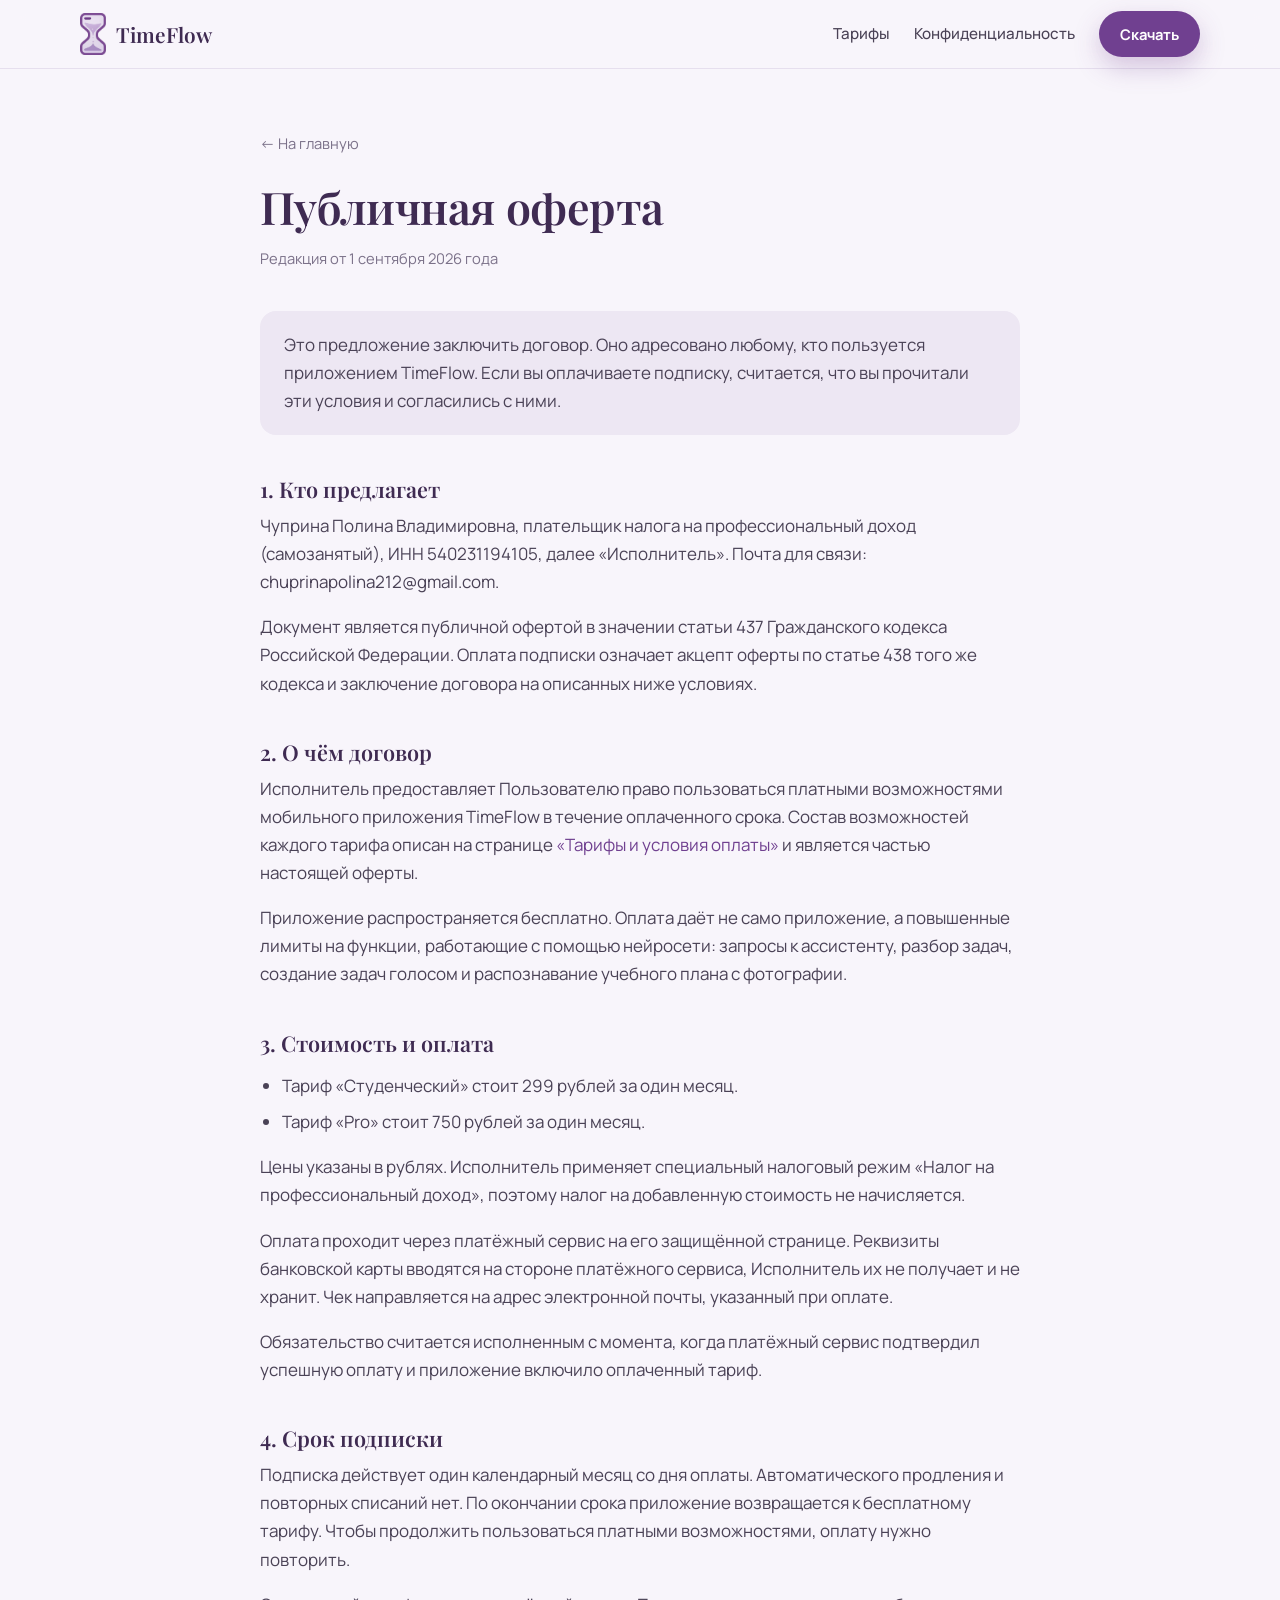
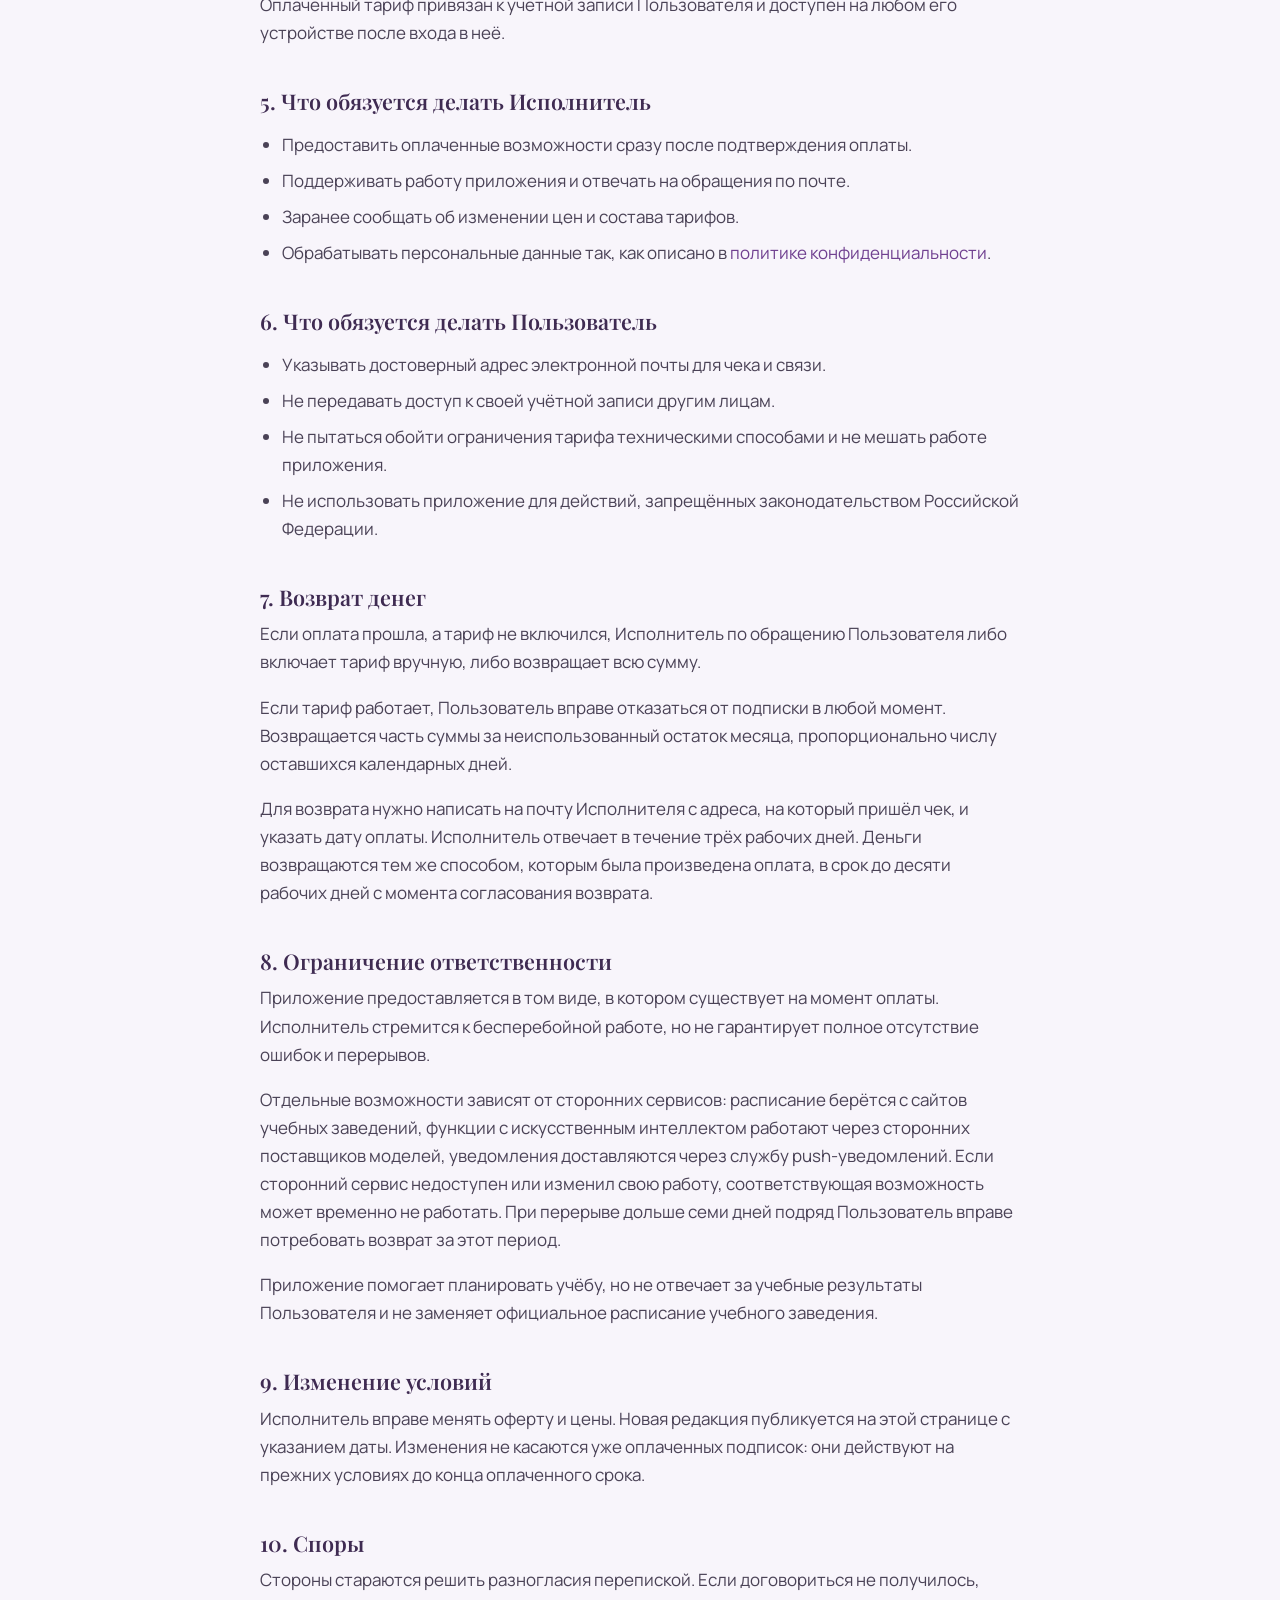
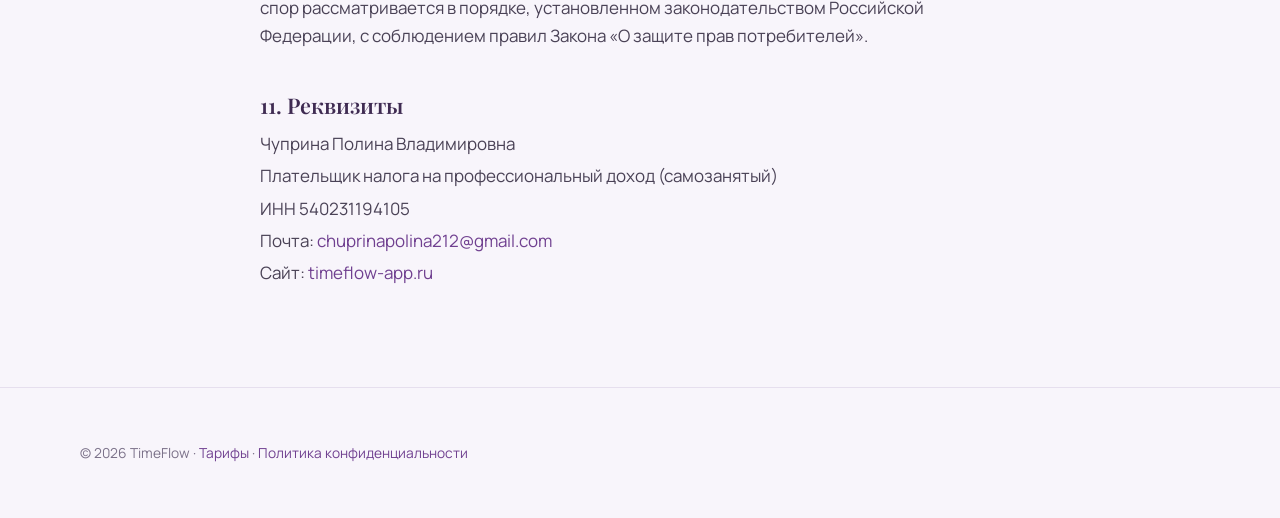
==== oferta.html @ 8f397ad0 "Реквизиты продавца в оферте, политике и на сайте Вместо жёлтых заглушек — ФИО и ИНН самозанятого на " ====
<!DOCTYPE html>
<html lang="ru">
<head>
<meta charset="utf-8">
<meta name="viewport" content="width=device-width, initial-scale=1">
<title>Публичная оферта — TimeFlow</title>
<meta name="description" content="Публичная оферта на предоставление доступа к платным возможностям приложения TimeFlow.">
<link rel="icon" href="assets/icon-180.png">
<link rel="preconnect" href="https://fonts.googleapis.com">
<link rel="preconnect" href="https://fonts.gstatic.com" crossorigin>
<link href="https://fonts.googleapis.com/css2?family=Manrope:wght@400;500;600;700;800&family=Playfair+Display:wght@500;600;700&display=swap" rel="stylesheet">
<link rel="stylesheet" href="assets/style.css">
</head>
<body>

<header class="top">
  <div class="wrap">
    <a class="brand" href="/"><img src="assets/mark.png" alt="">TimeFlow</a>
    <nav>
      <a href="/tariffs">Тарифы</a>
      <a href="/policy" class="hide-sm">Конфиденциальность</a>
      <a href="https://github.com/Sanerkaa/timeflow-site/releases/latest/download/TimeFlow.apk" class="btn btn-main btn-sm">Скачать</a>
    </nav>
  </div>
</header>

<div class="doc">
  <div class="narrow">
    <a class="back" href="/">← На главную</a>
    <h1>Публичная оферта</h1>
    <p class="updated">Редакция от 1 сентября 2026 года</p>

    <div class="callout">
      <p>
        Это предложение заключить договор. Оно адресовано любому, кто
        пользуется приложением TimeFlow. Если вы оплачиваете подписку,
        считается, что вы прочитали эти условия и согласились с ними.
      </p>
    </div>

    <h2>1. Кто предлагает</h2>

    <p>
      Чуприна Полина Владимировна, плательщик налога на
      профессиональный доход (самозанятый), ИНН
      540231194105, далее «Исполнитель».
      Почта для связи: chuprinapolina212@gmail.com.
    </p>

    <p>
      Документ является публичной офертой в значении статьи 437
      Гражданского кодекса Российской Федерации. Оплата подписки означает
      акцепт оферты по статье 438 того же кодекса и заключение договора на
      описанных ниже условиях.
    </p>

    <h2>2. О чём договор</h2>

    <p>
      Исполнитель предоставляет Пользователю право пользоваться платными
      возможностями мобильного приложения TimeFlow в течение оплаченного
      срока. Состав возможностей каждого тарифа описан на странице
      <a href="/tariffs">«Тарифы и условия оплаты»</a> и является частью
      настоящей оферты.
    </p>

    <p>
      Приложение распространяется бесплатно. Оплата даёт не само приложение,
      а повышенные лимиты на функции, работающие с помощью нейросети:
      запросы к ассистенту, разбор задач, создание задач голосом и
      распознавание учебного плана с фотографии.
    </p>

    <h2>3. Стоимость и оплата</h2>

    <ul>
      <li>Тариф «Студенческий» стоит 299 рублей за один месяц.</li>
      <li>Тариф «Pro» стоит 750 рублей за один месяц.</li>
    </ul>

    <p>
      Цены указаны в рублях. Исполнитель применяет специальный налоговый
      режим «Налог на профессиональный доход», поэтому налог на добавленную
      стоимость не начисляется.
    </p>

    <p>
      Оплата проходит через платёжный сервис на его защищённой странице.
      Реквизиты банковской карты вводятся на стороне платёжного сервиса,
      Исполнитель их не получает и не хранит. Чек направляется на адрес
      электронной почты, указанный при оплате.
    </p>

    <p>
      Обязательство считается исполненным с момента, когда платёжный сервис
      подтвердил успешную оплату и приложение включило оплаченный тариф.
    </p>

    <h2>4. Срок подписки</h2>

    <p>
      Подписка действует один календарный месяц со дня оплаты.
      Автоматического продления и повторных списаний нет. По окончании срока
      приложение возвращается к бесплатному тарифу. Чтобы продолжить
      пользоваться платными возможностями, оплату нужно повторить.
    </p>

    <p>
      Оплаченный тариф привязан к учётной записи Пользователя и доступен на
      любом его устройстве после входа в неё.
    </p>

    <h2>5. Что обязуется делать Исполнитель</h2>

    <ul>
      <li>Предоставить оплаченные возможности сразу после подтверждения оплаты.</li>
      <li>Поддерживать работу приложения и отвечать на обращения по почте.</li>
      <li>Заранее сообщать об изменении цен и состава тарифов.</li>
      <li>
        Обрабатывать персональные данные так, как описано в
        <a href="/policy">политике конфиденциальности</a>.
      </li>
    </ul>

    <h2>6. Что обязуется делать Пользователь</h2>

    <ul>
      <li>Указывать достоверный адрес электронной почты для чека и связи.</li>
      <li>Не передавать доступ к своей учётной записи другим лицам.</li>
      <li>
        Не пытаться обойти ограничения тарифа техническими способами и не
        мешать работе приложения.
      </li>
      <li>
        Не использовать приложение для действий, запрещённых
        законодательством Российской Федерации.
      </li>
    </ul>

    <h2>7. Возврат денег</h2>

    <p>
      Если оплата прошла, а тариф не включился, Исполнитель по обращению
      Пользователя либо включает тариф вручную, либо возвращает всю сумму.
    </p>

    <p>
      Если тариф работает, Пользователь вправе отказаться от подписки в
      любой момент. Возвращается часть суммы за неиспользованный остаток
      месяца, пропорционально числу оставшихся календарных дней.
    </p>

    <p>
      Для возврата нужно написать на почту Исполнителя с адреса, на который
      пришёл чек, и указать дату оплаты. Исполнитель отвечает в течение трёх
      рабочих дней. Деньги возвращаются тем же способом, которым была
      произведена оплата, в срок до десяти рабочих дней с момента
      согласования возврата.
    </p>

    <h2>8. Ограничение ответственности</h2>

    <p>
      Приложение предоставляется в том виде, в котором существует на момент
      оплаты. Исполнитель стремится к бесперебойной работе, но не гарантирует
      полное отсутствие ошибок и перерывов.
    </p>

    <p>
      Отдельные возможности зависят от сторонних сервисов: расписание
      берётся с сайтов учебных заведений, функции с искусственным интеллектом
      работают через сторонних поставщиков моделей, уведомления доставляются
      через службу push-уведомлений. Если сторонний сервис недоступен или
      изменил свою работу, соответствующая возможность может временно не
      работать. При перерыве дольше семи дней подряд Пользователь вправе
      потребовать возврат за этот период.
    </p>

    <p>
      Приложение помогает планировать учёбу, но не отвечает за учебные
      результаты Пользователя и не заменяет официальное расписание учебного
      заведения.
    </p>

    <h2>9. Изменение условий</h2>

    <p>
      Исполнитель вправе менять оферту и цены. Новая редакция публикуется на
      этой странице с указанием даты. Изменения не касаются уже оплаченных
      подписок: они действуют на прежних условиях до конца оплаченного
      срока.
    </p>

    <h2>10. Споры</h2>

    <p>
      Стороны стараются решить разногласия перепиской. Если договориться не
      получилось, спор рассматривается в порядке, установленном
      законодательством Российской Федерации, с соблюдением правил Закона
      «О защите прав потребителей».
    </p>

    <h2>11. Реквизиты</h2>

    <p class="requisites">
      Чуприна Полина Владимировна<br>
      Плательщик налога на профессиональный доход (самозанятый)<br>
      ИНН 540231194105<br>
      Почта: <a href="mailto:chuprinapolina212@gmail.com">chuprinapolina212@gmail.com</a><br>
      Сайт: <a href="https://timeflow-app.ru">timeflow-app.ru</a>
    </p>
  </div>
</div>

<footer>
  <div class="wrap">
    <p style="font-size:.86rem">
      © 2026 TimeFlow ·
      <a href="/tariffs">Тарифы</a> ·
      <a href="/policy">Политика конфиденциальности</a>
    </p>
  </div>
</footer>

</body>
</html>
---- assets/style.css ----
/* TimeFlow — общий стиль сайта.
   Тема светлая, «бумажная»: сиреневый фон логотипа, сливовый текст,
   серифные заголовки. */

:root {
  --paper: #f8f5fb;
  --surface: #ffffff;
  --lilac: #dad0e6;
  --lilac-soft: #ede7f3;
  --plum: #3f2b52;
  --ink: #4a4256;
  --muted: #7b7189;
  --accent: #704090;
  --accent-deep: #573071;
  --line: #e6dfee;
  --shadow: 0 18px 50px rgba(63, 43, 82, .10);
  --shadow-sm: 0 6px 20px rgba(63, 43, 82, .07);
  --radius: 22px;
  --display: "Playfair Display", Georgia, "Times New Roman", serif;
  --body: "Manrope", -apple-system, BlinkMacSystemFont, "Segoe UI", Roboto,
    "Helvetica Neue", Arial, sans-serif;
}

* { box-sizing: border-box; }

html { scroll-behavior: smooth; }

body {
  margin: 0;
  background: var(--paper);
  color: var(--ink);
  font-family: var(--body);
  font-size: 17px;
  line-height: 1.65;
  -webkit-font-smoothing: antialiased;
}

/* height: auto обязательно: у снимков экрана проставлены атрибуты width и
   height, и без него картинка тянется на свои натуральные 1385 пикселей */
img { max-width: 100%; height: auto; display: block; }

a { color: var(--accent); text-decoration: none; }
a:hover { color: var(--accent-deep); text-decoration: underline; }

h1, h2, h3 {
  font-family: var(--display);
  color: var(--plum);
  font-weight: 600;
  line-height: 1.15;
  margin: 0 0 .5em;
}

h1 { font-size: clamp(2.3rem, 5.5vw, 3.9rem); letter-spacing: -.01em; }
h2 { font-size: clamp(1.7rem, 3.6vw, 2.5rem); }
h3 { font-size: 1.2rem; font-family: var(--body); font-weight: 700; }

p { margin: 0 0 1em; }

.wrap { width: min(1120px, 100% - 40px); margin-inline: auto; }
.narrow { width: min(760px, 100% - 40px); margin-inline: auto; }

/* ── Шапка ─────────────────────────────────────────────────────────────── */

.top {
  position: sticky;
  top: 0;
  z-index: 20;
  background: rgba(248, 245, 251, .86);
  backdrop-filter: blur(12px);
  border-bottom: 1px solid var(--line);
}

.top .wrap {
  display: flex;
  align-items: center;
  gap: 26px;
  height: 68px;
}

.brand {
  display: flex;
  align-items: center;
  gap: 10px;
  font-family: var(--display);
  font-size: 1.3rem;
  color: var(--plum);
  font-weight: 600;
}
.brand:hover { text-decoration: none; }
.brand img { width: 26px; }

.top nav { margin-left: auto; display: flex; gap: 24px; align-items: center; }
/* Кнопку из этого правила исключаем: иначе оно перебивает её белый текст
   по специфичности, и «Скачать» становится тёмным на фиолетовом */
.top nav a:not(.btn) { color: var(--ink); font-size: .95rem; font-weight: 500; }
.top nav a:not(.btn):hover { color: var(--accent); text-decoration: none; }

@media (max-width: 760px) {
  .top nav a.hide-sm { display: none; }
}

/* ── Кнопки ────────────────────────────────────────────────────────────── */

.btn {
  display: inline-flex;
  align-items: center;
  justify-content: center;
  gap: 9px;
  padding: 14px 26px;
  border-radius: 999px;
  font-weight: 700;
  font-size: 1rem;
  border: 1px solid transparent;
  cursor: pointer;
  transition: transform .16s ease, box-shadow .16s ease, background .16s ease;
}
.btn:hover { text-decoration: none; transform: translateY(-2px); }

.btn-main {
  background: var(--accent);
  color: #fff;
  box-shadow: 0 10px 26px rgba(112, 64, 144, .28);
}
.btn-main:hover { background: var(--accent-deep); color: #fff; }

.btn-ghost {
  background: var(--surface);
  color: var(--plum);
  border-color: var(--line);
  box-shadow: var(--shadow-sm);
}
.btn-ghost:hover { color: var(--accent); }

.btn-sm { padding: 10px 20px; font-size: .92rem; }

/* ── Первый экран ──────────────────────────────────────────────────────── */

.hero { padding: 84px 0 60px; position: relative; overflow: hidden; }

.hero::before {
  content: "";
  position: absolute;
  inset: -180px -10% auto auto;
  width: 620px;
  height: 620px;
  background: radial-gradient(circle, rgba(218, 208, 230, .75), transparent 62%);
  z-index: -1;
}

.hero .wrap {
  display: grid;
  grid-template-columns: 1.15fr .85fr;
  gap: 56px;
  align-items: center;
}

.eyebrow {
  display: inline-block;
  font-size: .82rem;
  letter-spacing: .09em;
  text-transform: uppercase;
  font-weight: 700;
  color: var(--accent);
  background: var(--lilac-soft);
  padding: 7px 15px;
  border-radius: 999px;
  margin-bottom: 20px;
}

.lead { font-size: 1.2rem; color: var(--muted); max-width: 30em; }

.hero-actions { display: flex; flex-wrap: wrap; gap: 14px; margin-top: 28px; }

.hero-note { margin-top: 18px; font-size: .9rem; color: var(--muted); }

.hero-art { display: flex; justify-content: center; }
.hero-art img { width: min(230px, 70%); filter: drop-shadow(0 24px 50px rgba(87, 48, 113, .22)); }

@media (max-width: 900px) {
  .hero { padding-top: 56px; }
  .hero .wrap { grid-template-columns: 1fr; gap: 34px; }
  .hero-art { order: -1; }
  .hero-art img { width: 150px; }
}

/* ── Секции ────────────────────────────────────────────────────────────── */

section { padding: 72px 0; }

.section-head { max-width: 40em; margin-bottom: 44px; }
.section-head p { color: var(--muted); margin: 0; }

.cards { display: grid; gap: 22px; grid-template-columns: repeat(3, 1fr); }
.cards.two { grid-template-columns: repeat(2, 1fr); }

@media (max-width: 900px) { .cards, .cards.two { grid-template-columns: 1fr; } }

.card {
  background: var(--surface);
  border: 1px solid var(--line);
  border-radius: var(--radius);
  padding: 28px;
  box-shadow: var(--shadow-sm);
}

.card h3 { color: var(--plum); margin-bottom: .4em; }
.card p { color: var(--muted); font-size: .97rem; margin: 0; }

.card-mark {
  width: 44px;
  height: 44px;
  border-radius: 13px;
  background: var(--lilac-soft);
  display: flex;
  align-items: center;
  justify-content: center;
  font-size: 1.25rem;
  margin-bottom: 16px;
}

/* ── Снимки экрана ─────────────────────────────────────────────────────── */

.shots {
  display: grid;
  grid-template-columns: repeat(3, 1fr);
  gap: 26px;
}
@media (max-width: 900px) { .shots { grid-template-columns: repeat(2, 1fr); } }

.shot {
  border-radius: 26px;
  overflow: hidden;
  border: 1px solid var(--line);
  background: var(--surface);
  box-shadow: var(--shadow);
}
.shot img { width: 100%; }
.shot figcaption {
  padding: 12px 16px 16px;
  font-size: .88rem;
  color: var(--muted);
  text-align: center;
}

/* ── Тарифы ────────────────────────────────────────────────────────────── */

.plans { display: grid; gap: 22px; grid-template-columns: repeat(3, 1fr); }
@media (max-width: 900px) { .plans { grid-template-columns: 1fr; } }

.plan {
  background: var(--surface);
  border: 1px solid var(--line);
  border-radius: var(--radius);
  padding: 30px;
  display: flex;
  flex-direction: column;
  box-shadow: var(--shadow-sm);
}

.plan.pick {
  border-color: var(--accent);
  box-shadow: 0 18px 44px rgba(112, 64, 144, .16);
  position: relative;
}

.plan.pick::after {
  content: "Чаще выбирают";
  position: absolute;
  top: -13px;
  left: 30px;
  background: var(--accent);
  color: #fff;
  font-size: .74rem;
  font-weight: 700;
  letter-spacing: .05em;
  padding: 5px 13px;
  border-radius: 999px;
}

.plan h3 { font-size: 1.3rem; font-family: var(--display); font-weight: 600; }

.price {
  font-family: var(--display);
  font-size: 2.6rem;
  color: var(--plum);
  line-height: 1;
  margin: 6px 0 4px;
}
.price span { font-family: var(--body); font-size: .95rem; color: var(--muted); }

.plan ul { list-style: none; margin: 22px 0 26px; padding: 0; }
.plan li {
  position: relative;
  padding-left: 26px;
  margin-bottom: 11px;
  font-size: .96rem;
}
.plan li::before {
  content: "";
  position: absolute;
  left: 6px;
  top: .55em;
  width: 7px;
  height: 7px;
  border-radius: 50%;
  background: var(--lilac);
}
.plan li.yes::before { background: var(--accent); }
.plan .btn { margin-top: auto; }

/* ── Вопросы ───────────────────────────────────────────────────────────── */

details {
  background: var(--surface);
  border: 1px solid var(--line);
  border-radius: 16px;
  padding: 18px 22px;
  margin-bottom: 12px;
}
details[open] { box-shadow: var(--shadow-sm); }
summary {
  cursor: pointer;
  font-weight: 600;
  color: var(--plum);
  list-style: none;
}
summary::-webkit-details-marker { display: none; }
summary::after { content: " +"; color: var(--accent); float: right; }
details[open] summary::after { content: " –"; }
details p { margin: 14px 0 0; color: var(--muted); font-size: .96rem; }

/* ── Полоса призыва ────────────────────────────────────────────────────── */

.strip {
  background: linear-gradient(135deg, var(--lilac-soft), var(--lilac));
  border-radius: 30px;
  padding: 54px 40px;
  text-align: center;
}
.strip h2 { margin-bottom: .3em; }
.strip p { color: var(--ink); max-width: 34em; margin-inline: auto; }

/* ── Подвал ────────────────────────────────────────────────────────────── */

footer {
  border-top: 1px solid var(--line);
  padding: 54px 0 40px;
  font-size: .92rem;
  color: var(--muted);
}

.foot-grid {
  display: grid;
  grid-template-columns: 1.4fr 1fr 1fr;
  gap: 34px;
  margin-bottom: 34px;
}
@media (max-width: 760px) { .foot-grid { grid-template-columns: 1fr; } }

.foot-grid h4 {
  font-size: .82rem;
  letter-spacing: .08em;
  text-transform: uppercase;
  color: var(--plum);
  margin: 0 0 14px;
}
.foot-grid ul { list-style: none; margin: 0; padding: 0; }
.foot-grid li { margin-bottom: 9px; }
.foot-grid a { color: var(--ink); }

.requisites { line-height: 1.9; }
.fill { background: #fdf3c7; padding: 0 6px; border-radius: 4px; color: #6b5800; }

/* ── Юридические страницы ──────────────────────────────────────────────── */

.doc { padding: 60px 0 80px; }
.doc h1 { font-size: clamp(1.9rem, 4vw, 2.8rem); margin-bottom: .3em; }
.doc .updated { color: var(--muted); font-size: .92rem; margin-bottom: 40px; }
.doc h2 { font-size: 1.35rem; margin: 42px 0 .5em; }
.doc h3 { margin: 28px 0 .4em; }
.doc ul, .doc ol { padding-left: 22px; }
.doc li { margin-bottom: 8px; }

.doc table {
  width: 100%;
  border-collapse: collapse;
  margin: 20px 0;
  font-size: .94rem;
}
.doc th, .doc td {
  text-align: left;
  padding: 11px 14px;
  border-bottom: 1px solid var(--line);
  vertical-align: top;
}
.doc th { color: var(--plum); font-weight: 700; }

.callout {
  background: var(--lilac-soft);
  border-radius: 16px;
  padding: 20px 24px;
  margin: 26px 0;
}
.callout p:last-child { margin-bottom: 0; }

.back {
  display: inline-block;
  margin-bottom: 26px;
  font-size: .92rem;
  color: var(--muted);
}

/* ── Страница возврата после оплаты ────────────────────────────────────── */

.done {
  min-height: 78vh;
  display: flex;
  align-items: center;
  justify-content: center;
  text-align: center;
  padding: 40px 0;
}
.done img { width: 96px; margin: 0 auto 26px; }
.done .lead { margin-inline: auto; }
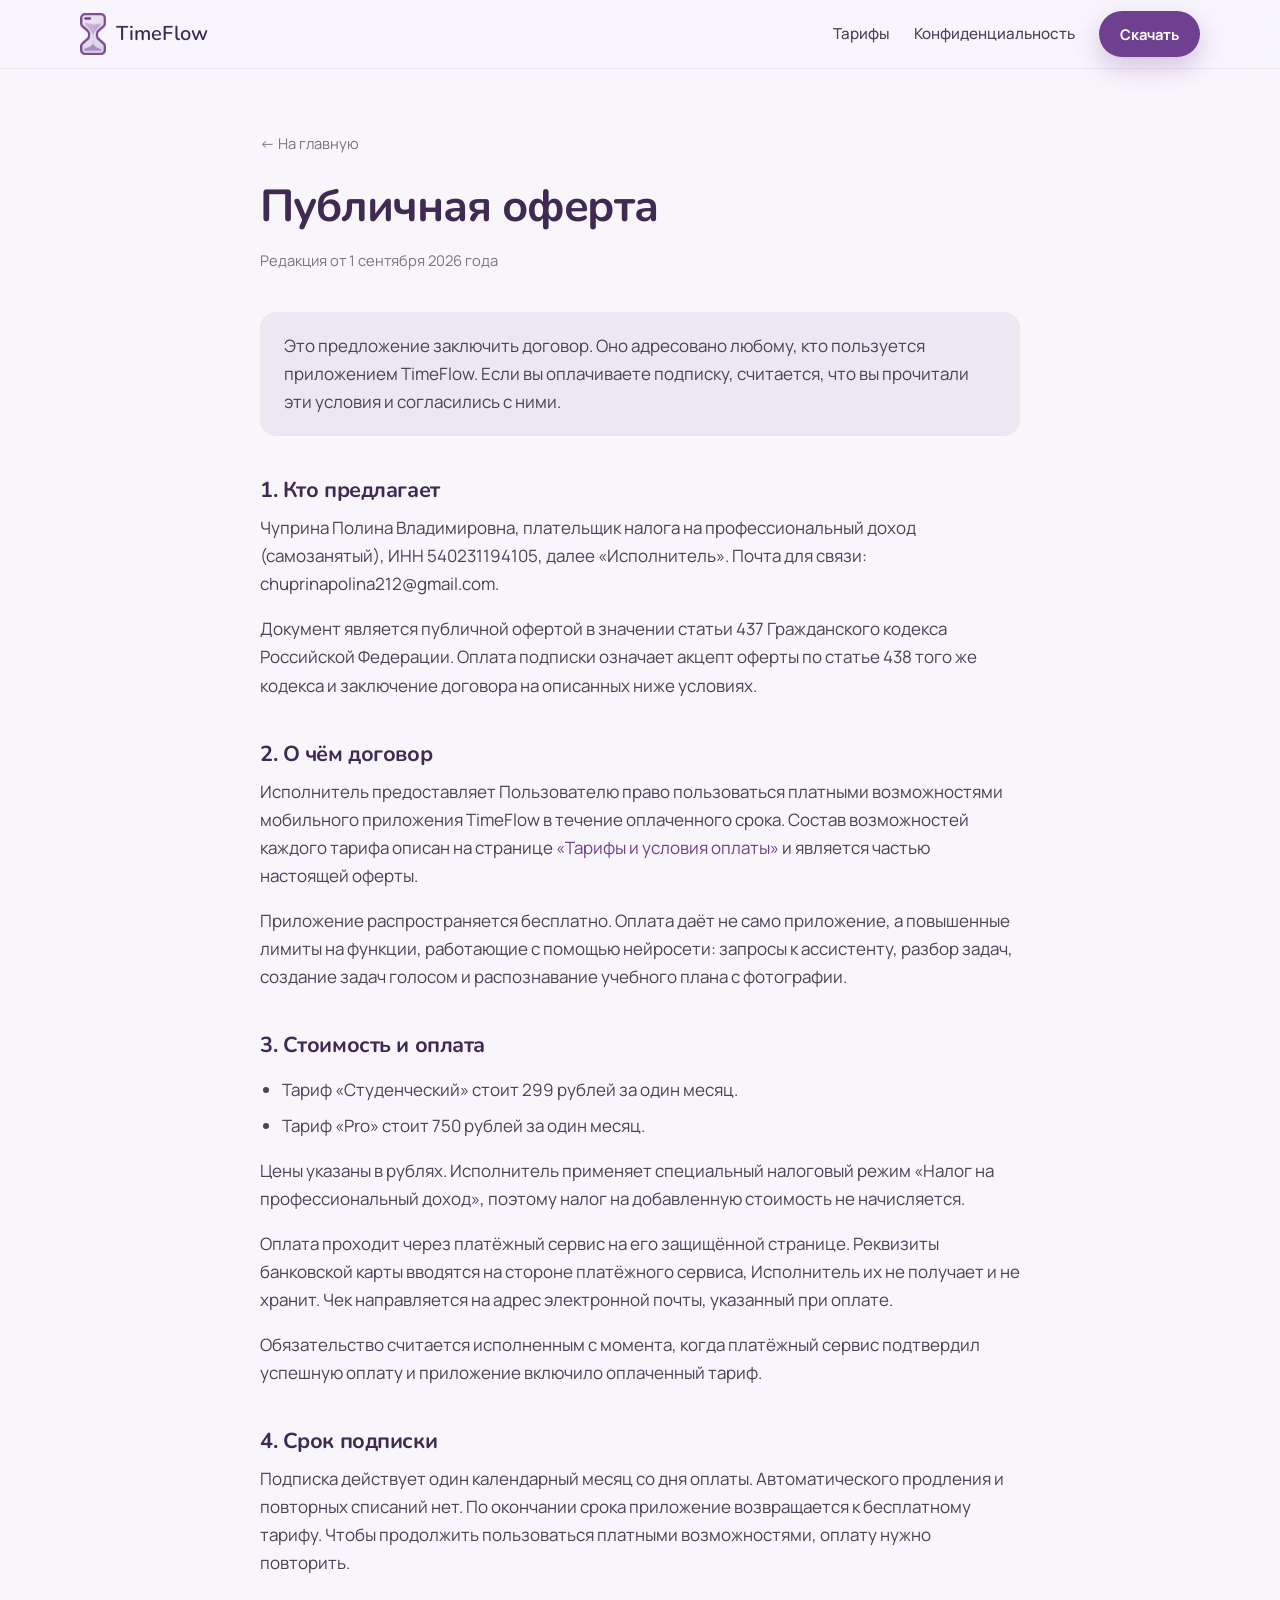
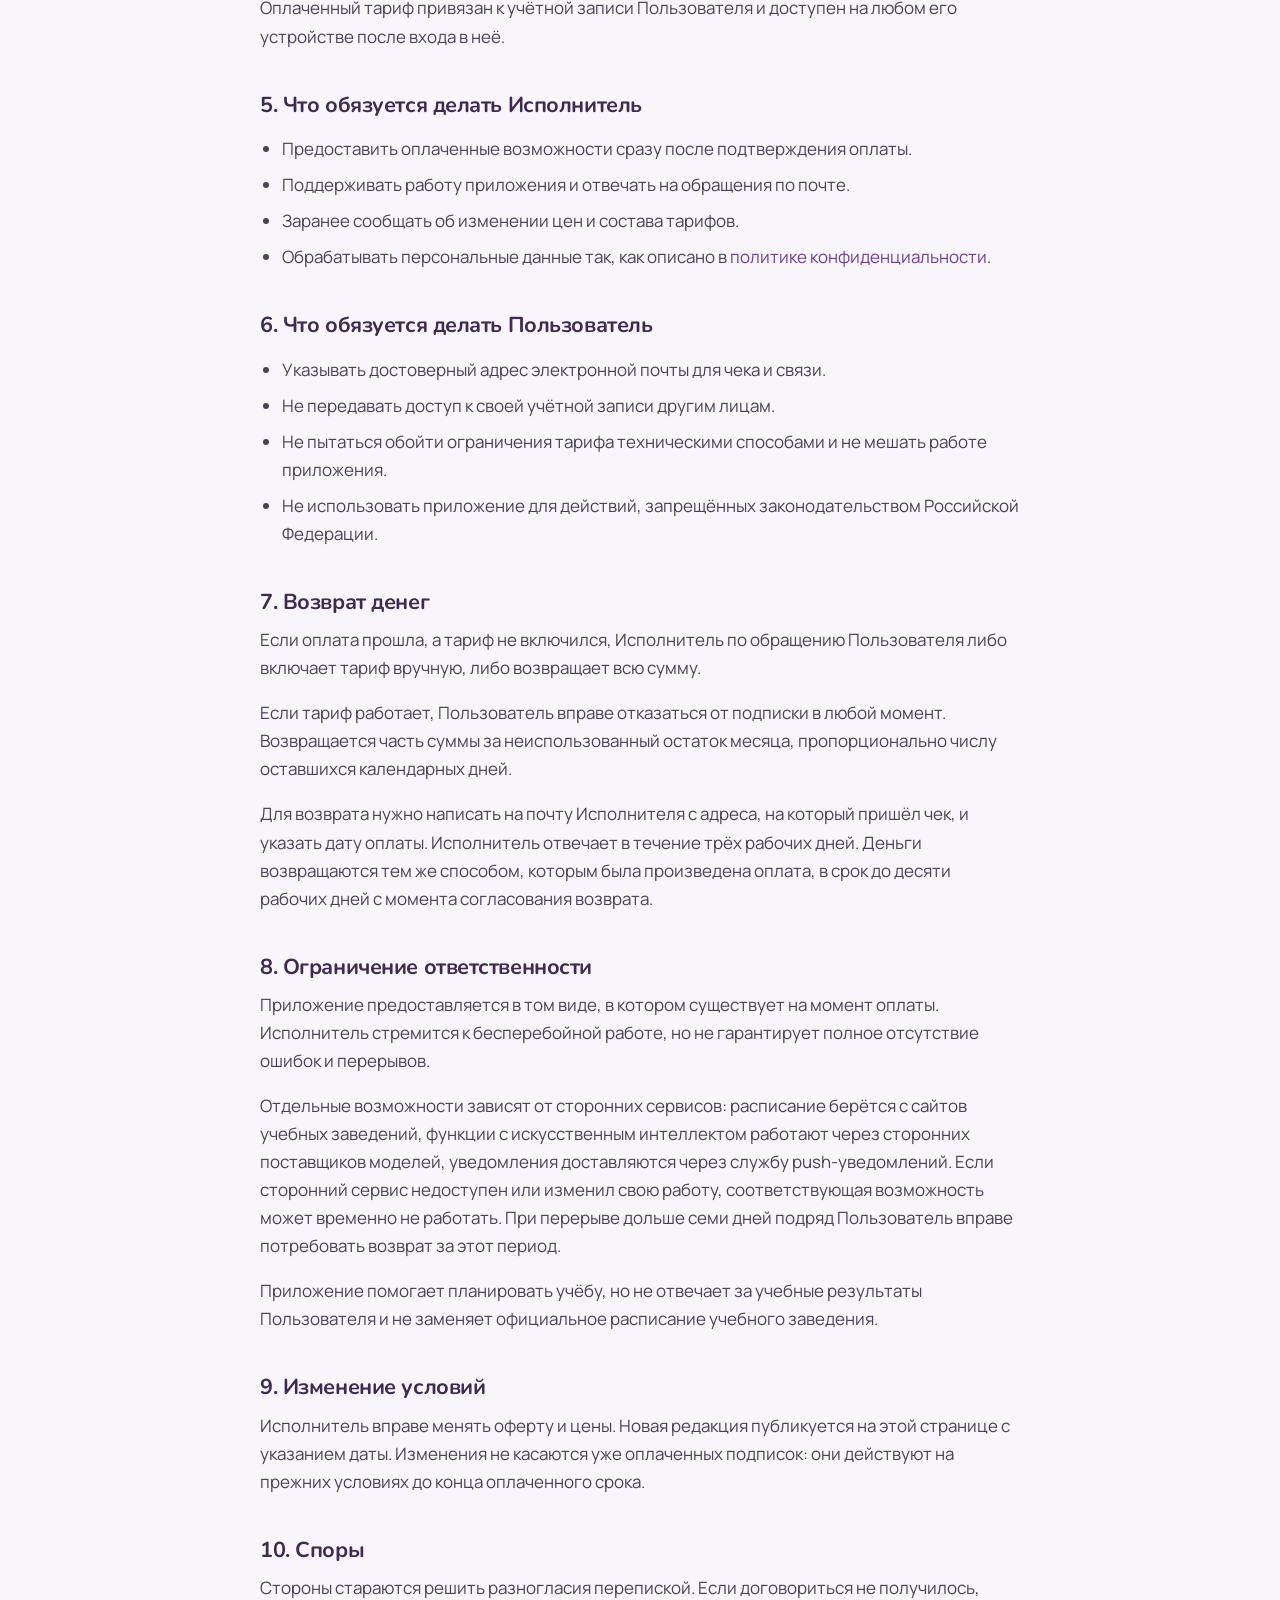
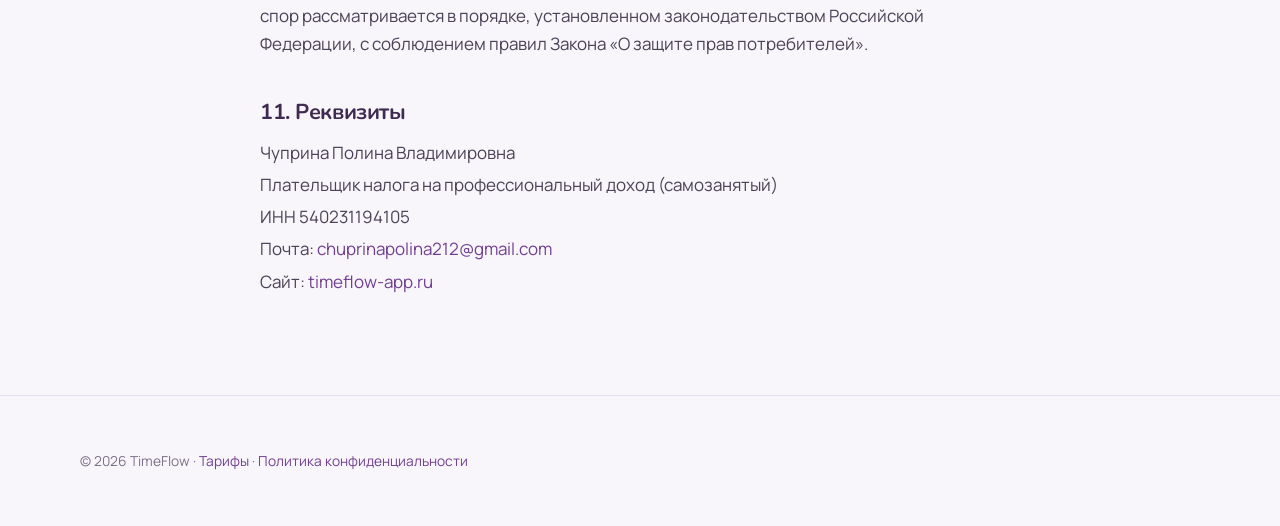
==== commit b23acf92: "Матовая шапка, разъезд снимков по прокрутке, мягкие заголовки Заголовки переехали с Playfair Display" ====
--- a/oferta.html
+++ b/oferta.html
@@ -8,10 +8,61 @@
 <link rel="icon" href="assets/icon-180.png">
 <link rel="preconnect" href="https://fonts.googleapis.com">
 <link rel="preconnect" href="https://fonts.gstatic.com" crossorigin>
-<link href="https://fonts.googleapis.com/css2?family=Manrope:wght@400;500;600;700;800&family=Playfair+Display:wght@500;600;700&display=swap" rel="stylesheet">
+<link href="https://fonts.googleapis.com/css2?family=Manrope:wght@400;500;600;700;800&family=Nunito:wght@600;700;800&display=swap" rel="stylesheet">
 <link rel="stylesheet" href="assets/style.css">
+<!-- Класс js ставим до отрисовки: блоки, которые всплывают при
+     прокрутке, прячутся только при живом скрипте. Без него класса
+     нет, прятать некому — и страница видна целиком. -->
+<script>document.documentElement.className = "js"</script>
+<script src="assets/site.js" defer></script>
 </head>
 <body>
+
+<!-- Заставка на время загрузки: песочные часы с фирменного знака.
+     Колбы, рамка и «блик» повторяют логотип, песок пересыпается сверху
+     вниз, потом часы переворачиваются. Блик намеренно вынесен из
+     вращающейся группы: он остаётся наверху, как отсвет на стекле, и
+     переворот не утаскивает его вниз. -->
+<div class="loader" id="loader" aria-hidden="true">
+  <div class="loader-in">
+    <svg class="loader-glass" viewBox="0 0 120 196" width="112" height="183" aria-hidden="true" focusable="false">
+      <defs>
+        <clipPath id="tfTop"><path d="M25 15H95A7 7 0 0 1 102 22V58C102 82 63 80 63 98H57C57 80 18 82 18 58V22A7 7 0 0 1 25 15Z"/></clipPath>
+        <clipPath id="tfBot"><path d="M57 98H63C63 116 102 114 102 138V174A7 7 0 0 1 95 181H25A7 7 0 0 1 18 174V138C18 114 57 116 57 98Z"/></clipPath>
+        <linearGradient id="tfBody" x1="0" y1="0" x2="0" y2="1">
+          <stop offset="0" stop-color="#f2ecf8"/>
+          <stop offset="1" stop-color="#e2d7ee"/>
+        </linearGradient>
+      </defs>
+
+      <g class="tf-glass">
+        <path class="tf-frame" d="M20 4H100A16 16 0 0 1 116 20V56C116 84 82 80 82 98C82 116 116 112 116 140V176A16 16 0 0 1 100 192H20A16 16 0 0 1 4 176V140C4 112 38 116 38 98C38 80 4 84 4 56V20A16 16 0 0 1 20 4Z"/>
+        <path class="tf-body" d="M25 15H95A7 7 0 0 1 102 22V58C102 82 63 80 63 98H57C57 80 18 82 18 58V22A7 7 0 0 1 25 15Z"/>
+        <path class="tf-body" d="M57 98H63C63 116 102 114 102 138V174A7 7 0 0 1 95 181H25A7 7 0 0 1 18 174V138C18 114 57 116 57 98Z"/>
+
+        <g clip-path="url(#tfTop)">
+          <path class="tf-sand-top" d="M-10 34C22 34 46 46 60 68 74 46 98 34 130 34V210H-10Z"/>
+        </g>
+        <g clip-path="url(#tfBot)">
+          <path class="tf-sand-bottom" d="M-10 108c30 0 44 24 70 24s40-24 70-24v104H-10Z"/>
+        </g>
+
+        <!-- Падающие песчинки: три штуки со сдвигом по времени, чтобы
+             струйка не выглядела мигающей точкой -->
+        <g class="tf-fall">
+          <ellipse class="tf-grain" cx="60" cy="98" rx="2.4" ry="3.2"/>
+          <ellipse class="tf-grain tf-grain-2" cx="60" cy="98" rx="1.9" ry="2.6"/>
+          <ellipse class="tf-grain tf-grain-3" cx="60" cy="98" rx="2.2" ry="2.9"/>
+        </g>
+      </g>
+
+      <rect class="tf-glare" x="28" y="23" width="32" height="11" rx="5.5"/>
+    </svg>
+
+    <span class="loader-word">TimeFlow</span>
+    <span class="loader-track"><span></span></span>
+  </div>
+</div>
 
 <header class="top">
   <div class="wrap">
@@ -222,5 +273,6 @@
   </div>
 </footer>
 
+
 </body>
 </html>
--- a/assets/style.css
+++ b/assets/style.css
@@ -16,7 +16,9 @@
   --shadow: 0 18px 50px rgba(63, 43, 82, .10);
   --shadow-sm: 0 6px 20px rgba(63, 43, 82, .07);
   --radius: 22px;
-  --display: "Playfair Display", Georgia, "Times New Roman", serif;
+  /* Заголовки — Nunito: круглые окончания штрихов, мягче и приветливее
+     строгого Playfair, и кириллица у него полноценная */
+  --display: "Nunito", "Manrope", -apple-system, "Segoe UI", sans-serif;
   --body: "Manrope", -apple-system, BlinkMacSystemFont, "Segoe UI", Roboto,
     "Helvetica Neue", Arial, sans-serif;
 }
@@ -45,13 +47,14 @@
 h1, h2, h3 {
   font-family: var(--display);
   color: var(--plum);
-  font-weight: 600;
-  line-height: 1.15;
+  font-weight: 700;
+  line-height: 1.18;
   margin: 0 0 .5em;
 }
 
-h1 { font-size: clamp(2.3rem, 5.5vw, 3.9rem); letter-spacing: -.01em; }
-h2 { font-size: clamp(1.7rem, 3.6vw, 2.5rem); }
+/* Nunito шире Playfair, на крупных кеглях его стоит поджать */
+h1 { font-size: clamp(2.3rem, 5.5vw, 3.7rem); letter-spacing: -.025em; }
+h2 { font-size: clamp(1.7rem, 3.6vw, 2.4rem); letter-spacing: -.02em; }
 h3 { font-size: 1.2rem; font-family: var(--body); font-weight: 700; }
 
 p { margin: 0 0 1em; }
@@ -61,13 +64,22 @@
 
 /* ── Шапка ─────────────────────────────────────────────────────────────── */
 
+/* Шапка матовая: сквозь неё видно, что под ней проезжает, но текст
+   остаётся читаемым за счёт размытия. saturate добавлен затем, что при
+   сильном blur цвета под стеклом выцветают и фон становится серым. */
 .top {
   position: sticky;
   top: 0;
   z-index: 20;
-  background: rgba(248, 245, 251, .86);
-  backdrop-filter: blur(12px);
-  border-bottom: 1px solid var(--line);
+  background: rgba(248, 245, 251, .55);
+  backdrop-filter: blur(18px) saturate(170%);
+  -webkit-backdrop-filter: blur(18px) saturate(170%);
+  border-bottom: 1px solid rgba(230, 223, 238, .8);
+}
+
+/* Без размытия полупрозрачная шапка превратилась бы в кашу из букв */
+@supports not ((backdrop-filter: blur(1px)) or (-webkit-backdrop-filter: blur(1px))) {
+  .top { background: rgba(248, 245, 251, .96); }
 }
 
 .top .wrap {
@@ -82,7 +94,7 @@
   align-items: center;
   gap: 10px;
   font-family: var(--display);
-  font-size: 1.3rem;
+  font-size: 1.25rem;
   color: var(--plum);
   font-weight: 600;
 }
@@ -171,8 +183,6 @@
 
 .hero-actions { display: flex; flex-wrap: wrap; gap: 14px; margin-top: 28px; }
 
-.hero-note { margin-top: 18px; font-size: .9rem; color: var(--muted); }
-
 .hero-art { display: flex; justify-content: center; }
 .hero-art img { width: min(230px, 70%); filter: drop-shadow(0 24px 50px rgba(87, 48, 113, .22)); }
 
@@ -277,7 +287,7 @@
   border-radius: 999px;
 }
 
-.plan h3 { font-size: 1.3rem; font-family: var(--display); font-weight: 600; }
+.plan h3 { font-size: 1.3rem; font-family: var(--display); font-weight: 700; }
 
 .price {
   font-family: var(--display);
@@ -325,8 +335,6 @@
   list-style: none;
 }
 summary::-webkit-details-marker { display: none; }
-summary::after { content: " +"; color: var(--accent); float: right; }
-details[open] summary::after { content: " –"; }
 details p { margin: 14px 0 0; color: var(--muted); font-size: .96rem; }
 
 /* ── Полоса призыва ────────────────────────────────────────────────────── */
@@ -422,3 +430,428 @@
 }
 .done img { width: 96px; margin: 0 auto 26px; }
 .done .lead { margin-inline: auto; }
+
+/* ── Заставка загрузки ─────────────────────────────────────────────────── */
+
+/* Песочные часы с фирменного знака: та же рамка со скруглёнными углами, те
+   же колбы с узкой перемычкой. Песок пересыпается сверху вниз, потом часы
+   переворачиваются и всё повторяется. Переворот ровно на 180°, а колбы
+   симметричны — поэтому в конце цикла картинка совпадает с началом и стык
+   не виден. Блик на стекле в переворот не входит: он нарисован вне
+   вращающейся группы и всегда остаётся сверху.
+
+   Заставка обязана исчезнуть даже без JavaScript, иначе сайт превратится в
+   один сиреневый экран. Поэтому у неё два независимых выключателя: скрипт
+   снимает её по событию load, а если скрипт не отработал — своя анимация
+   гасит её через четыре секунды. */
+
+.loader {
+  position: fixed;
+  inset: 0;
+  z-index: 100;
+  display: flex;
+  align-items: center;
+  justify-content: center;
+  background:
+    radial-gradient(60% 50% at 50% 42%, var(--lilac-soft), transparent 70%),
+    var(--paper);
+  animation: loaderFailsafe .5s ease 4s forwards;
+}
+
+/* Уходит не просто прозрачностью, а с лёгким наездом: так переход к первому
+   экрану читается как продолжение, а не как смена картинки */
+.loader.is-done {
+  opacity: 0;
+  visibility: hidden;
+  pointer-events: none;
+  transform: scale(1.06);
+  transition:
+    opacity .5s ease,
+    transform .5s cubic-bezier(.4, 0, .2, 1),
+    visibility 0s linear .5s;
+}
+
+@keyframes loaderFailsafe {
+  to { opacity: 0; visibility: hidden; pointer-events: none; }
+}
+
+.loader-in { text-align: center; }
+
+.loader-word {
+  display: block;
+  margin-top: 22px;
+  font-family: var(--display);
+  font-size: 1.45rem;
+  color: var(--plum);
+  letter-spacing: .06em;
+}
+
+/* Полоска не показывает долю загруженного — её никто не знает. Она просто
+   говорит, что работа идёт */
+.loader-track {
+  display: block;
+  width: 132px;
+  height: 3px;
+  margin: 18px auto 0;
+  border-radius: 3px;
+  background: var(--lilac);
+  overflow: hidden;
+}
+.loader-track span {
+  display: block;
+  width: 45%;
+  height: 100%;
+  border-radius: 3px;
+  background: var(--accent);
+  animation: loaderSweep 1.4s cubic-bezier(.65, 0, .35, 1) infinite;
+}
+@keyframes loaderSweep {
+  0% { transform: translateX(-105%); }
+  100% { transform: translateX(325%); }
+}
+
+/* Размер задан стилем, а не только атрибутами: в разметке они нужны, чтобы
+   место под знак было занято до того, как доедет css, и заставка не дёрнулась */
+.loader-glass {
+  display: block;
+  margin: 0 auto;
+  width: 112px;
+  height: 183px;
+  filter: drop-shadow(0 16px 28px rgba(87, 48, 113, .18));
+}
+
+.tf-frame { fill: #7a4fa0; }
+.tf-body { fill: url(#tfBody); }
+.tf-sand-top, .tf-sand-bottom, .tf-grain { fill: #b9a0d4; }
+.tf-glare { fill: #6b3f92; opacity: .5; }
+
+/* transform-box: view-box — иначе сдвиг считался бы от рамки самой фигуры,
+   а не от системы координат svg, и песок уехал бы мимо колбы */
+.tf-glass, .tf-sand-top, .tf-sand-bottom, .tf-grain { transform-box: view-box; }
+
+.tf-glass {
+  transform-origin: 60px 98px;
+  animation: tfFlip 3.6s cubic-bezier(.66, 0, .3, 1) infinite;
+}
+.tf-sand-top { animation: tfDrain 3.6s ease-in-out infinite; }
+.tf-sand-bottom { animation: tfFill 3.6s ease-in-out infinite; }
+
+/* Песчинки падают по одной дорожке, но с разным разбегом — получается
+   непрерывная струйка, а не мигающая точка */
+.tf-grain {
+  transform-origin: 60px 98px;
+  animation: tfGrain 1.05s cubic-bezier(.4, 0, .8, .4) infinite;
+}
+.tf-grain-2 { animation-delay: .35s; }
+.tf-grain-3 { animation-delay: .7s; }
+.tf-fall { animation: tfStream 3.6s linear infinite; }
+
+@keyframes tfDrain {
+  0%, 4% { transform: translateY(0); }
+  74%, 100% { transform: translateY(66px); }
+}
+@keyframes tfFill {
+  0%, 4% { transform: translateY(58px); }
+  74%, 100% { transform: translateY(0); }
+}
+@keyframes tfFlip {
+  0%, 80% { transform: rotate(0deg); }
+  100% { transform: rotate(180deg); }
+}
+@keyframes tfGrain {
+  0% { transform: translateY(-4px) scaleY(.7); opacity: 0; }
+  15%, 85% { opacity: 1; }
+  100% { transform: translateY(44px) scaleY(1.15); opacity: 0; }
+}
+@keyframes tfStream {
+  0%, 5% { opacity: 0; }
+  10%, 70% { opacity: 1; }
+  75%, 100% { opacity: 0; }
+}
+
+/* ── Движение на странице ──────────────────────────────────────────────── */
+
+/* Первый экран собирается по частям: сначала подпись, потом заголовок и так
+   далее. Задержки маленькие — это должно читаться как «страница появилась»,
+   а не как представление. */
+.hero .eyebrow,
+.hero h1,
+.hero .lead,
+.hero-actions,
+.hero-art { animation: riseIn .7s cubic-bezier(.2, .7, .3, 1) both; }
+
+.hero h1 { animation-delay: .06s; }
+.hero .lead { animation-delay: .12s; }
+.hero-actions { animation-delay: .18s; }
+.hero-art { animation-delay: .1s; }
+
+@keyframes riseIn {
+  from { opacity: 0; transform: translateY(16px); }
+  to { opacity: 1; transform: none; }
+}
+
+/* Знак едва заметно покачивается — как настоящие часы на подставке */
+.hero-art img { animation: float 7s ease-in-out infinite; }
+@keyframes float {
+  0%, 100% { transform: translateY(0) rotate(0deg); }
+  50% { transform: translateY(-9px) rotate(-1.2deg); }
+}
+
+/* Сиреневое пятно за первым экраном медленно дышит */
+.hero::before { animation: breathe 16s ease-in-out infinite; }
+@keyframes breathe {
+  0%, 100% { transform: scale(1); opacity: 1; }
+  50% { transform: scale(1.12) translate(-14px, 10px); opacity: .75; }
+}
+
+/* Блоки всплывают, когда до них долистали. Прячем их только при живом
+   скрипте: без него класс is-in никто не поставит, и страница осталась бы
+   пустой. Задержку внутри ряда ставит скрипт через --delay. */
+.js .reveal:not(.is-in) {
+  opacity: 0;
+  transform: translateY(22px);
+}
+.reveal {
+  transition:
+    opacity .6s ease var(--delay, 0ms),
+    transform .6s cubic-bezier(.2, .7, .3, 1) var(--delay, 0ms);
+}
+
+/* Шапка отделяется тенью, только когда под неё что-то уехало */
+.top { transition: box-shadow .25s ease, background .25s ease; }
+.top.is-stuck { box-shadow: 0 6px 24px rgba(63, 43, 82, .08); }
+
+/* Карточки и снимки приподнимаются под курсором */
+.card, .plan {
+  /* Короче, чем у снимков: карточка ещё и наклоняется за курсором, и
+     долгая плавность там читается как отставание от мыши */
+  transition:
+    transform .18s ease-out,
+    box-shadow .28s ease,
+    border-color .28s ease;
+}
+.shot {
+  transition:
+    transform .28s cubic-bezier(.2, .7, .3, 1),
+    box-shadow .28s ease,
+    border-color .28s ease;
+}
+.card:hover, .plan:hover {
+  border-color: var(--lilac);
+  box-shadow: var(--shadow);
+}
+.card-mark {
+  transition: transform .35s cubic-bezier(.2, .7, .3, 1), background .28s ease;
+}
+.card:hover .card-mark {
+  transform: translateZ(18px) translateY(-2px) rotate(-6deg) scale(1.06);
+  background: var(--lilac);
+}
+
+.shot:hover { transform: translateY(-6px); box-shadow: 0 26px 60px rgba(63, 43, 82, .16); }
+/* Картинку внутри чуть приближаем — рамка обрезает лишнее сама */
+.shot img { transition: transform .5s cubic-bezier(.2, .7, .3, 1); }
+.shot:hover img { transform: scale(1.03); }
+
+/* Нажатие должно чувствоваться: кнопка проседает под пальцем */
+.btn:active { transform: translateY(0) scale(.97); }
+.btn-main:hover { box-shadow: 0 16px 34px rgba(112, 64, 144, .34); }
+
+/* Ссылки в тексте подчёркиваются растущей линией вместо резкого underline */
+p a:not(.btn), .foot-grid a, .requisites a {
+  text-decoration: none;
+  background-image: linear-gradient(currentColor, currentColor);
+  background-size: 0 1px;
+  background-position: 0 100%;
+  background-repeat: no-repeat;
+  transition: background-size .3s cubic-bezier(.2, .7, .3, 1), color .2s ease;
+}
+p a:not(.btn):hover, .foot-grid a:hover, .requisites a:hover {
+  text-decoration: none;
+  background-size: 100% 1px;
+  color: var(--accent);
+}
+
+/* Полоса призыва: градиент медленно переливается */
+.strip {
+  background: linear-gradient(135deg, var(--lilac-soft), var(--lilac), var(--lilac-soft));
+  background-size: 220% 220%;
+  animation: stripShift 18s ease-in-out infinite;
+}
+@keyframes stripShift {
+  0%, 100% { background-position: 0% 50%; }
+  50% { background-position: 100% 50%; }
+}
+
+/* Значок «частых вопросов»: две палочки, вертикальная отъезжает — плюс
+   плавно становится минусом. Раньше символ просто подменялся текстом, и
+   переход был рывком. Разметку это не трогает: обе палочки рисуются
+   псевдоэлементами, так что работает на всех страницах сразу. */
+summary { position: relative; padding-right: 34px; }
+
+summary::before,
+summary::after {
+  content: "";
+  position: absolute;
+  right: 0;
+  top: 50%;
+  float: none;
+  width: 14px;
+  height: 2px;
+  margin-top: -1px;
+  border-radius: 2px;
+  background: var(--accent);
+  transition: transform .3s cubic-bezier(.2, .7, .3, 1);
+}
+summary::after { transform: rotate(90deg); }
+details[open] summary::after { transform: rotate(0deg); }
+
+/* Ответ разворачивается, а не выпрыгивает */
+details[open] > p { animation: faqOpen .32s ease both; }
+@keyframes faqOpen {
+  from { opacity: 0; transform: translateY(-6px); }
+  to { opacity: 1; transform: none; }
+}
+
+/* Видимая рамка при переходе с клавиатуры — её раньше не было вовсе */
+a:focus-visible, summary:focus-visible, .btn:focus-visible {
+  outline: 2px solid var(--accent);
+  outline-offset: 3px;
+  border-radius: 6px;
+}
+
+/* Кому движение мешает — тому неподвижная страница. Здесь важно не просто
+   убрать анимации, а не оставить блоки спрятанными навсегда. */
+@media (prefers-reduced-motion: reduce) {
+  html { scroll-behavior: auto; }
+
+  *, *::before, *::after {
+    animation-duration: .001ms !important;
+    animation-iteration-count: 1 !important;
+    transition-duration: .001ms !important;
+  }
+
+  .loader { animation-delay: 1.2s; }
+  .tf-sand-top { transform: translateY(33px); }
+  .tf-sand-bottom { transform: translateY(29px); }
+  .tf-fall { opacity: 0; }
+  .loader-track span { width: 100%; }
+
+  .js .reveal:not(.is-in) { opacity: 1; transform: none; }
+}
+
+/* ── Снимки разъезжаются по прокрутке ──────────────────────────────────── */
+
+/* Пока блок подъезжает снизу, боковые снимки лежат стопкой под средним и
+   расходятся в стороны по мере прокрутки. Долю пройденного (0…1) считает
+   скрипт и кладёт в --p на .shots.
+
+   По умолчанию --p: 1 — то есть «уже разъехались». Это важно: без скрипта
+   и при выключенном движении раздел должен выглядеть обычной тройкой
+   снимков, а не кучей друг на друге. */
+.shots { --p: 1; }
+
+.shot-slot { --dir: 0; }
+.shots > .shot-slot:first-child { --dir: 1; z-index: 1; }
+.shots > .shot-slot:last-child { --dir: -1; z-index: 1; }
+.shots > .shot-slot:nth-child(2) { z-index: 2; }
+
+@media (min-width: 901px) {
+  .shot-slot {
+    /* Своего transition нет намеренно: положение задаёт прокрутка, и
+       сглаживание превратилось бы в отставание от пальца */
+    transform:
+      translateX(calc(var(--dir) * (1 - var(--p)) * 64%))
+      rotate(calc(var(--dir) * (1 - var(--p)) * -5deg))
+      scale(calc(1 - (1 - var(--p)) * 0.13));
+    opacity: calc(.34 + .66 * var(--p));
+  }
+  /* Средний не уезжает, только чуть подрастает — он остаётся точкой,
+     из которой всё расходится */
+  .shots > .shot-slot:nth-child(2) {
+    transform: scale(calc(.94 + .06 * var(--p)));
+    opacity: calc(.55 + .45 * var(--p));
+  }
+}
+
+/* ── Наклон карточек за курсором ───────────────────────────────────────── */
+
+/* Подъём под курсором и наклон живут в разных переменных, иначе одно
+   правило затирало бы другое: transform у элемента один. */
+.card, .plan {
+  --lift: 0px;
+  --rx: 0deg;
+  --ry: 0deg;
+  transform:
+    perspective(760px)
+    rotateX(var(--rx))
+    rotateY(var(--ry))
+    translateY(var(--lift));
+  transform-style: preserve-3d;
+}
+.card:hover, .plan:hover { --lift: -5px; }
+
+/* Значок в карточке приподнимается над ней — ради этого и включён 3d */
+.card-mark { transform: translateZ(18px); }
+
+/* ── Бегущий блик на главной кнопке ────────────────────────────────────── */
+
+.btn-main { position: relative; overflow: hidden; }
+.btn-main::after {
+  content: "";
+  position: absolute;
+  top: 0;
+  left: -60%;
+  width: 45%;
+  height: 100%;
+  background: linear-gradient(
+    100deg,
+    transparent,
+    rgba(255, 255, 255, .38),
+    transparent
+  );
+  transform: skewX(-18deg);
+  pointer-events: none;
+}
+.btn-main:hover::after { animation: shine .75s ease-out; }
+@keyframes shine {
+  to { left: 120%; }
+}
+
+/* ── Полоска прочитанного ──────────────────────────────────────────────── */
+
+/* Тонкая линия по нижнему краю шапки: показывает, сколько страницы позади.
+   Долю кладёт скрипт в --read. */
+.top::after {
+  content: "";
+  position: absolute;
+  left: 0;
+  right: 0;
+  bottom: -1px;
+  height: 2px;
+  background: linear-gradient(90deg, var(--accent), #9a6cc0);
+  transform: scaleX(var(--read, 0));
+  transform-origin: 0 50%;
+}
+
+/* ── Знак на первом экране ─────────────────────────────────────────────── */
+
+/* Обёртка ходит за курсором, картинка внутри сама по себе покачивается */
+.hero-art-in {
+  display: block;
+  transition: transform .5s cubic-bezier(.2, .7, .3, 1);
+  will-change: transform;
+}
+
+/* ── Цена набегает ─────────────────────────────────────────────────────── */
+
+/* Пока цифры бегут, ширина скачет и строка дёргается — поэтому цифры
+   моноширинные по месту */
+.price { font-variant-numeric: tabular-nums; }
+
+@media (prefers-reduced-motion: reduce) {
+  .shots { --p: 1; }
+  .card, .plan { --rx: 0deg; --ry: 0deg; }
+  .top::after { display: none; }
+  .btn-main:hover::after { animation: none; }
+}
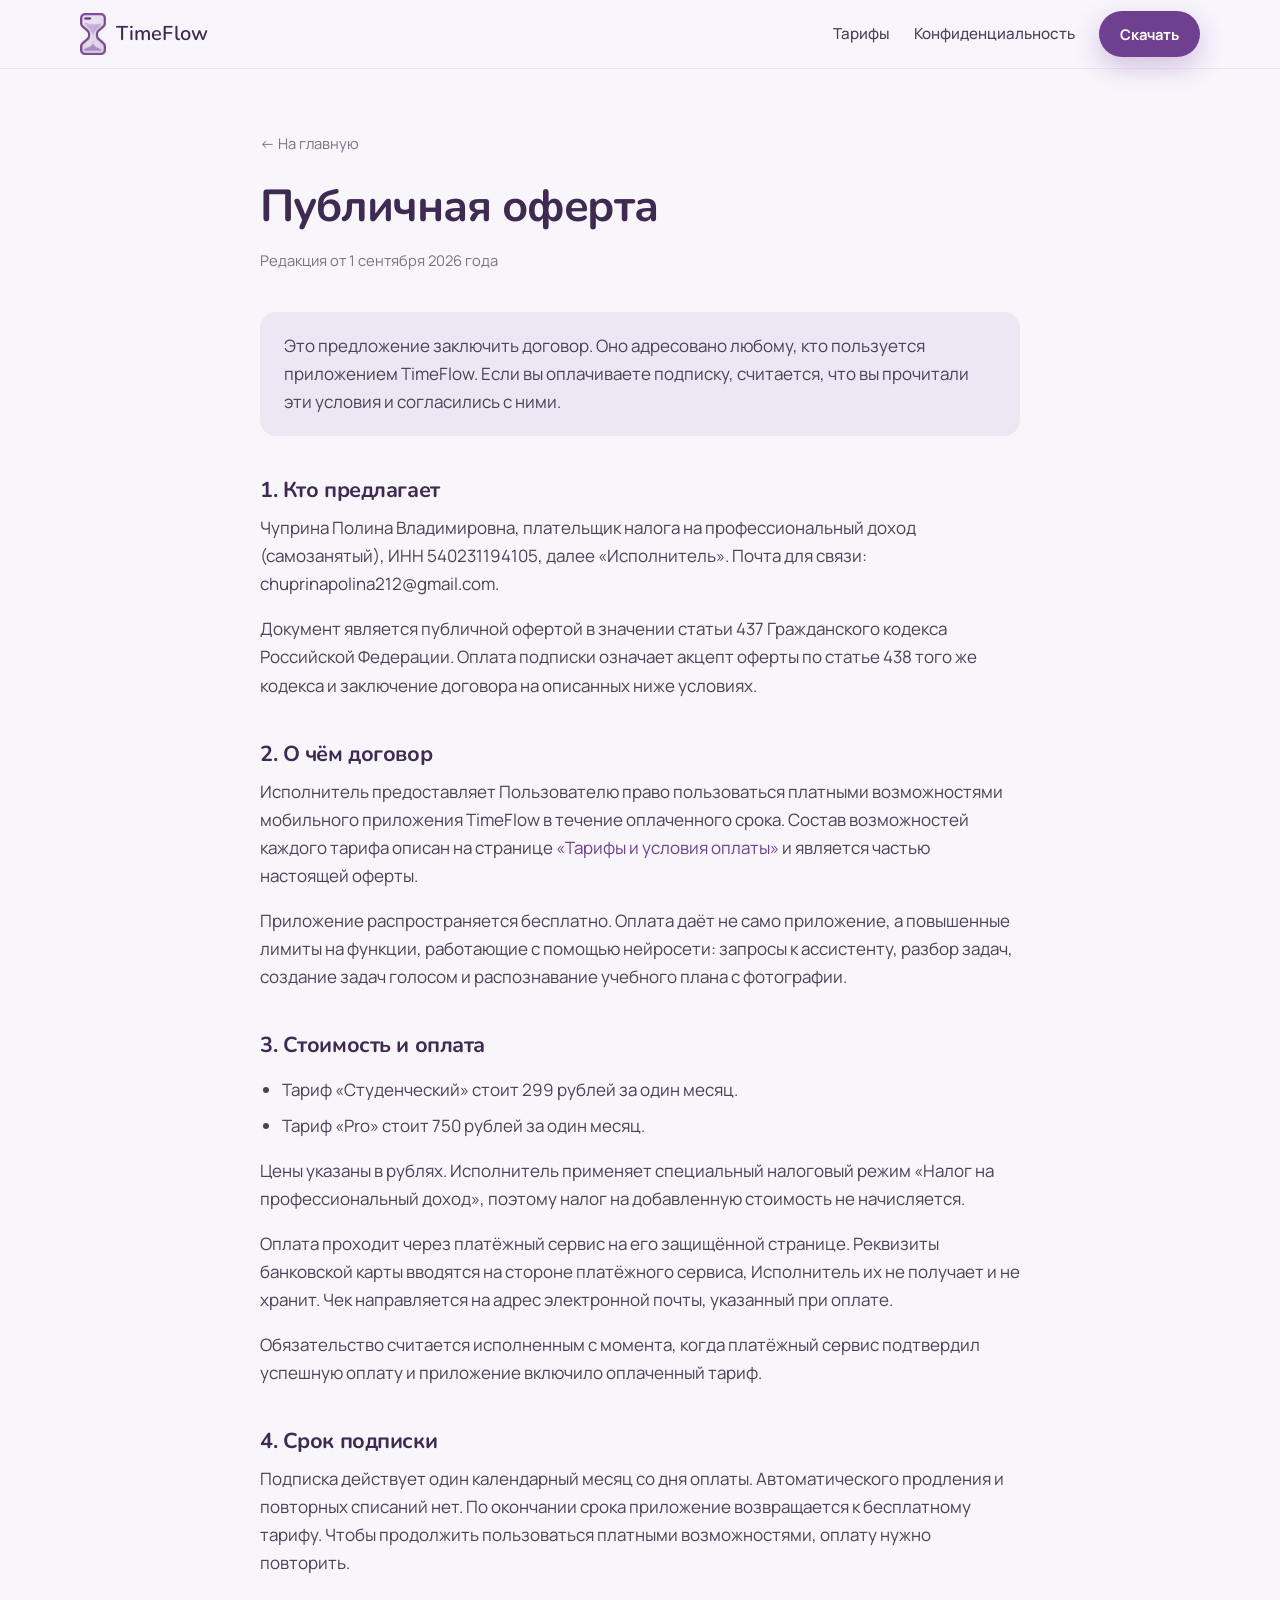
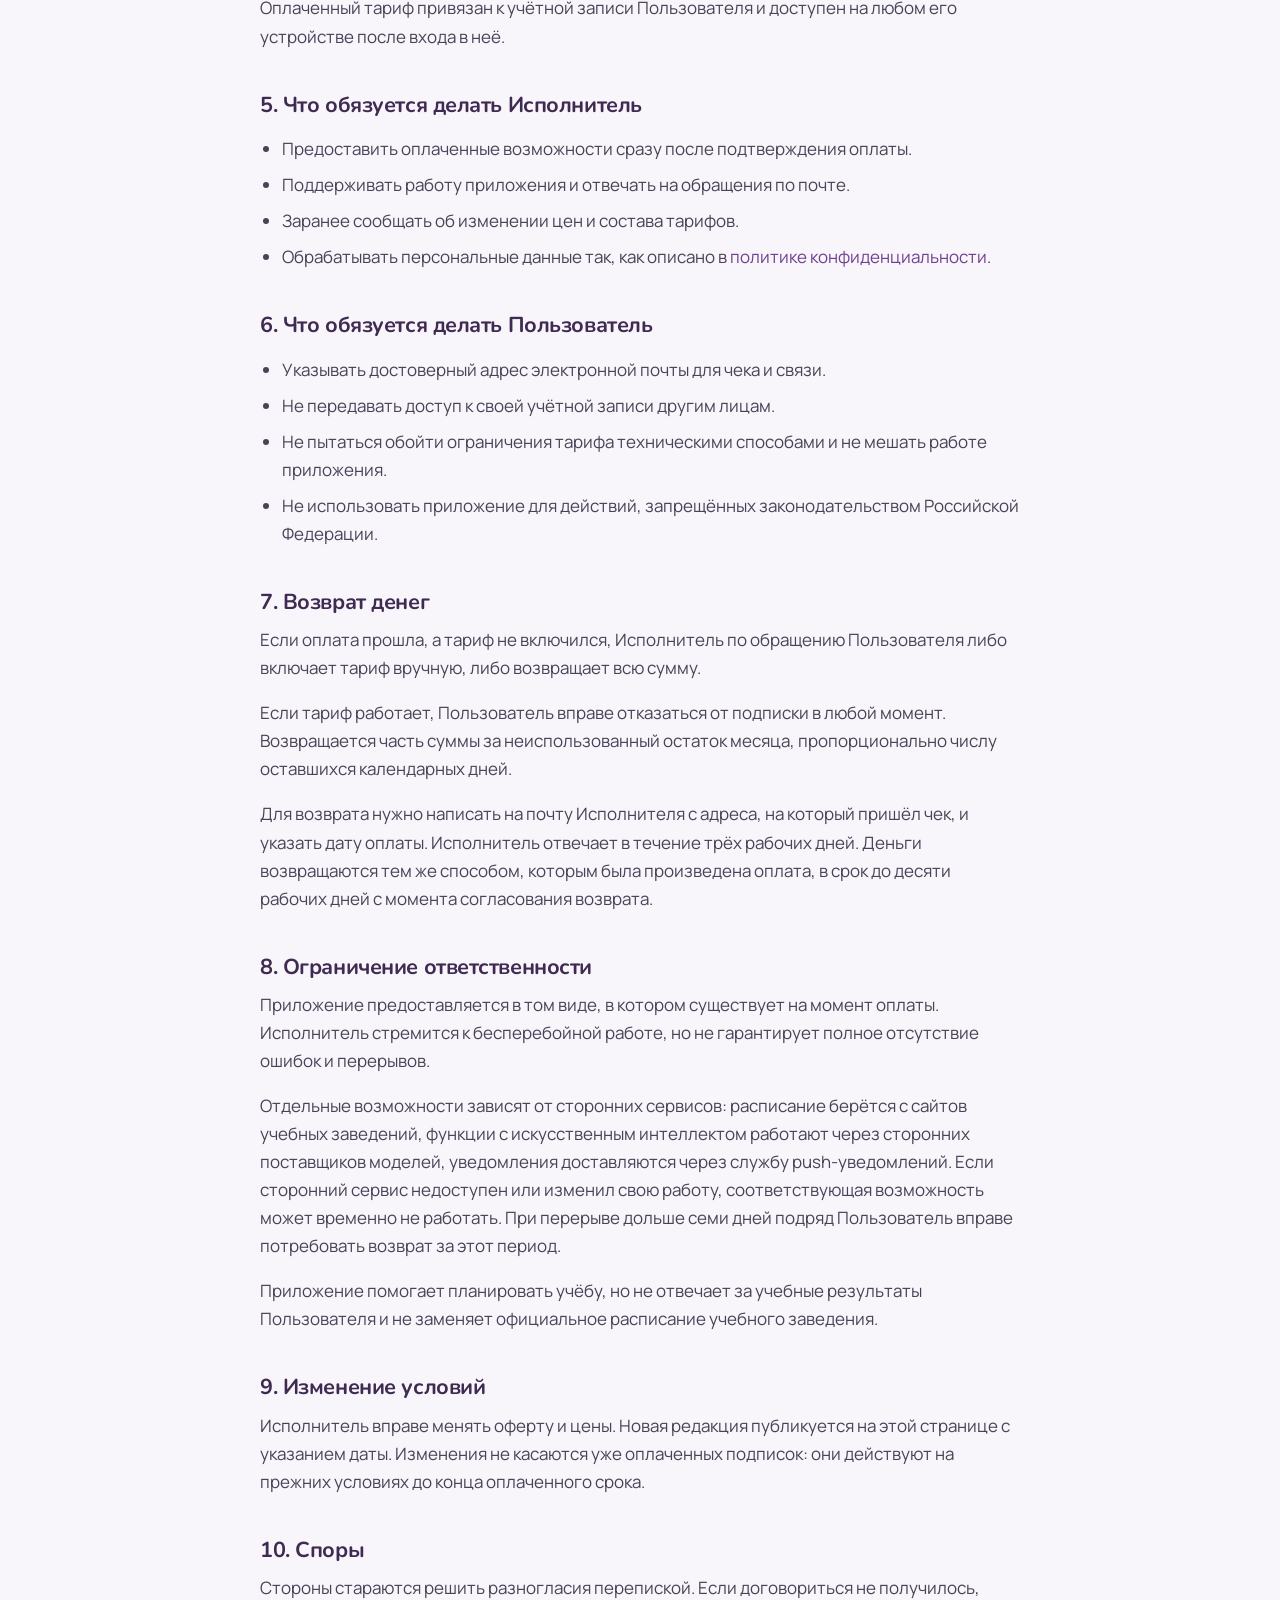
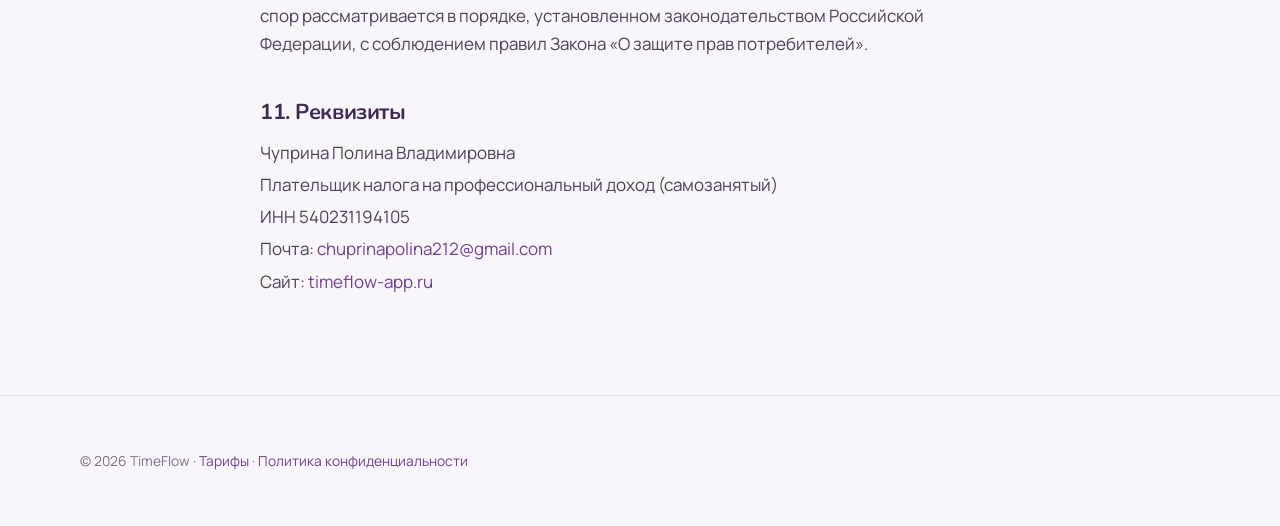
==== commit 10e97fe9: "Свет от курсора: сиреневое пятно ходит за мышью Слой лежит под содержимым (z-index: -1), а не поверх" ====
--- a/oferta.html
+++ b/oferta.html
@@ -18,6 +18,8 @@
 </head>
 <body>
 
+<div class="glow" id="glow" aria-hidden="true"></div>
+
 <!-- Заставка на время загрузки: песочные часы с фирменного знака.
      Колбы, рамка и «блик» повторяют логотип, песок пересыпается сверху
      вниз, потом часы переворачиваются. Блик намеренно вынесен из
--- a/assets/style.css
+++ b/assets/style.css
@@ -224,18 +224,54 @@
   display: flex;
   align-items: center;
   justify-content: center;
-  font-size: 1.25rem;
   margin-bottom: 16px;
-}
+  color: var(--accent);
+}
+
+/* Иконки Lucide вставлены кодом, а не картинкой: так они красятся текущим
+   цветом и остаются чёткими на любом экране. Раньше тут стояли эмодзи, а их
+   рисует система — на Windows, Android и айфоне они выходили разными. */
+.card-mark svg { width: 22px; height: 22px; }
 
 /* ── Снимки экрана ─────────────────────────────────────────────────────── */
 
+/* minmax(0, 1fr), а не просто 1fr: снимок лежит в обёртке, и колонка
+   брала за минимум натуральную ширину картинки — 620 пикселей. Колонки
+   вылезали за контейнер, страница становилась шире экрана, и на телефоне
+   из-под шапки выглядывала полоса фона. */
 .shots {
   display: grid;
-  grid-template-columns: repeat(3, 1fr);
+  grid-template-columns: repeat(3, minmax(0, 1fr));
   gap: 26px;
 }
-@media (max-width: 900px) { .shots { grid-template-columns: repeat(2, 1fr); } }
+@media (max-width: 900px) {
+  .shots { grid-template-columns: repeat(2, minmax(0, 1fr)); }
+}
+
+/* На телефоне две колонки давали снимки шириной с ноготь: разобрать на них
+   было нечего, а подписи ломались по одному слову в строку. Поэтому здесь
+   лента с прокруткой вбок — как в магазинах приложений. Соседний снимок
+   выглядывает из-за края, и видно, что можно листать. */
+@media (max-width: 700px) {
+  .shots {
+    display: flex;
+    gap: 16px;
+    overflow-x: auto;
+    scroll-snap-type: x mandatory;
+    /* Выходим за поля .wrap ровно на них: лента идёт от края до края
+       экрана, но шире экрана не становится */
+    margin-inline: -20px;
+    padding: 4px 20px 16px;
+    scroll-padding-inline: 20px;
+    scrollbar-width: none;
+  }
+  .shots::-webkit-scrollbar { display: none; }
+
+  .shot-slot {
+    flex: 0 0 78%;
+    scroll-snap-align: center;
+  }
+}
 
 .shot {
   border-radius: 26px;
@@ -246,9 +282,12 @@
 }
 .shot img { width: 100%; }
 .shot figcaption {
-  padding: 12px 16px 16px;
-  font-size: .88rem;
-  color: var(--muted);
+  padding: 14px 16px 18px;
+  font-family: var(--display);
+  font-size: 1.02rem;
+  font-weight: 700;
+  letter-spacing: -.01em;
+  color: var(--plum);
   text-align: center;
 }
 
@@ -358,12 +397,11 @@
 }
 
 .foot-grid {
-  display: grid;
-  grid-template-columns: 1.4fr 1fr 1fr;
-  gap: 34px;
+  display: flex;
+  flex-wrap: wrap;
+  gap: 30px 78px;
   margin-bottom: 34px;
 }
-@media (max-width: 760px) { .foot-grid { grid-template-columns: 1fr; } }
 
 .foot-grid h4 {
   font-size: .82rem;
@@ -658,7 +696,7 @@
 .btn-main:hover { box-shadow: 0 16px 34px rgba(112, 64, 144, .34); }
 
 /* Ссылки в тексте подчёркиваются растущей линией вместо резкого underline */
-p a:not(.btn), .foot-grid a, .requisites a {
+p a:not(.btn), .foot-grid a:not(.brand), .requisites a {
   text-decoration: none;
   background-image: linear-gradient(currentColor, currentColor);
   background-size: 0 1px;
@@ -666,7 +704,7 @@
   background-repeat: no-repeat;
   transition: background-size .3s cubic-bezier(.2, .7, .3, 1), color .2s ease;
 }
-p a:not(.btn):hover, .foot-grid a:hover, .requisites a:hover {
+p a:not(.btn):hover, .foot-grid a:not(.brand):hover, .requisites a:hover {
   text-decoration: none;
   background-size: 100% 1px;
   color: var(--accent);
@@ -829,7 +867,13 @@
   right: 0;
   bottom: -1px;
   height: 2px;
-  background: linear-gradient(90deg, var(--accent), #9a6cc0);
+  background: linear-gradient(
+    90deg,
+    var(--accent),
+    rgba(112, 64, 144, .45) 78%,
+    rgba(112, 64, 144, 0)
+  );
+  opacity: .85;
   transform: scaleX(var(--read, 0));
   transform-origin: 0 50%;
 }
@@ -855,3 +899,146 @@
   .top::after { display: none; }
   .btn-main:hover::after { animation: none; }
 }
+
+/* ── Знак в шапке переворачивается ─────────────────────────────────────── */
+
+/* Единственная анимация здесь, которая не выдумана: песочные часы для того
+   и нужны, чтобы их переворачивать. Наводите — и они переворачиваются. */
+.brand img { transition: transform .65s cubic-bezier(.5, 0, .2, 1); }
+.brand:hover img { transform: rotate(180deg); }
+
+/* ── Иконки карточек прорисовываются ───────────────────────────────────── */
+
+/* Lucide — это линии, и им идёт появляться росчерком. Работает на пунктире:
+   вся фигура превращается в один штрих длиной 120 с таким же разрывом,
+   и сдвиг разрыва от 120 к нулю выводит линию из ничего.
+
+   120 взято с запасом: самая длинная фигура здесь — рамка блокнота, у неё
+   периметр 72. Будь число меньше длины фигуры, вместо линии вышел бы
+   пунктир.
+
+   Прячем только при живом скрипте: без него класс is-in никто не поставит,
+   и иконки остались бы невидимыми навсегда. */
+.js .card.reveal .card-mark svg > * {
+  stroke-dasharray: 120;
+  stroke-dashoffset: 120;
+}
+.js .card.reveal.is-in .card-mark svg > * {
+  animation: drawIcon .85s cubic-bezier(.4, 0, .2, 1) forwards;
+}
+
+/* Фигуры выводятся не разом, а следом друг за другом */
+.card-mark svg > *:nth-child(2) { animation-delay: .06s; }
+.card-mark svg > *:nth-child(3) { animation-delay: .12s; }
+.card-mark svg > *:nth-child(4) { animation-delay: .18s; }
+.card-mark svg > *:nth-child(5) { animation-delay: .24s; }
+.card-mark svg > *:nth-child(6) { animation-delay: .30s; }
+.card-mark svg > *:nth-child(7) { animation-delay: .36s; }
+.card-mark svg > *:nth-child(8) { animation-delay: .42s; }
+
+@keyframes drawIcon {
+  to { stroke-dashoffset: 0; }
+}
+
+/* ── Росчерк под заголовком раздела ────────────────────────────────────── */
+
+/* Короткая черта, а не во всю ширину: это акцент, а не подчёркивание.
+   Прочерчивается, когда до раздела долистали. */
+.section-head h2 {
+  position: relative;
+  display: inline-block;
+  padding-bottom: .16em;
+}
+.section-head h2::after {
+  content: "";
+  position: absolute;
+  left: 0;
+  bottom: 0;
+  width: 54px;
+  height: 3px;
+  border-radius: 3px;
+  background: linear-gradient(90deg, var(--accent), rgba(112, 64, 144, .35));
+  transform: scaleX(0);
+  transform-origin: 0 50%;
+  transition: transform .6s cubic-bezier(.2, .7, .3, 1) .12s;
+}
+.section-head.is-in h2::after { transform: scaleX(1); }
+
+/* Без скрипта класса is-in не будет, и росчерк не появился бы вовсе */
+html:not(.js) .section-head h2::after { transform: scaleX(1); }
+
+/* ── Ответ в вопросах разворачивается по высоте ────────────────────────── */
+
+/* Раньше ответ проявлялся, но карточка под ним прыгала на свою новую
+   высоту рывком. Здесь анимируется сама высота.
+
+   allow-keywords нужен затем, что высота едет от нуля к auto, а такое
+   браузер по умолчанию анимировать не умеет. Где это не поддержано,
+   останется прежнее поведение — открывается сразу, и ничего не ломается. */
+:root { interpolate-size: allow-keywords; }
+
+details::details-content {
+  block-size: 0;
+  overflow: hidden;
+  transition:
+    block-size .34s cubic-bezier(.2, .7, .3, 1),
+    content-visibility .34s allow-discrete;
+}
+details[open]::details-content { block-size: auto; }
+
+@media (prefers-reduced-motion: reduce) {
+  .js .card.reveal .card-mark svg > * {
+    stroke-dasharray: none;
+    stroke-dashoffset: 0;
+  }
+  .section-head h2::after { transform: scaleX(1); }
+  details::details-content { block-size: auto; overflow: visible; }
+}
+
+/* ── Свет от курсора ───────────────────────────────────────────────────── */
+
+/* Мягкое сиреневое пятно, которое ходит за мышью — будто над страницей
+   держат лампу.
+
+   z-index: -1 — ключевое. Слой лежит на фоне страницы, но под содержимым:
+   свет ложится на фон между карточками и в отступах разделов, а сами
+   карточки его загораживают, как предметы загораживают свет. Будь слой
+   сверху, он размывал бы текст.
+
+   Размер задан элементу, а не градиенту: двигать элемент через transform
+   браузер умеет не трогая раскладку, а пересчитывать позицию градиента на
+   каждый кадр — нет. */
+.glow {
+  position: fixed;
+  top: 0;
+  left: 0;
+  width: 620px;
+  height: 620px;
+  margin: -310px 0 0 -310px;
+  z-index: -1;
+  pointer-events: none;
+  border-radius: 50%;
+  background: radial-gradient(
+    circle closest-side,
+    rgba(138, 84, 178, .34),
+    rgba(138, 84, 178, .14) 46%,
+    rgba(138, 84, 178, 0) 72%
+  );
+  opacity: 0;
+  /* Отставание нарочное: свет догоняет курсор, а не приклеен к нему —
+     так он читается как лампа, а не как курсор нестандартной формы */
+  transition: opacity .6s ease, transform .28s cubic-bezier(.2, .7, .3, 1);
+  will-change: transform;
+}
+
+.glow.is-on { opacity: 1; }
+
+/* Пальцем лампу не поводишь, а на телефоне пятно замерло бы там, где
+   человек последний раз коснулся экрана */
+@media (hover: none), (pointer: coarse) {
+  .glow { display: none; }
+}
+
+@media (prefers-reduced-motion: reduce) {
+  .glow { display: none; }
+}
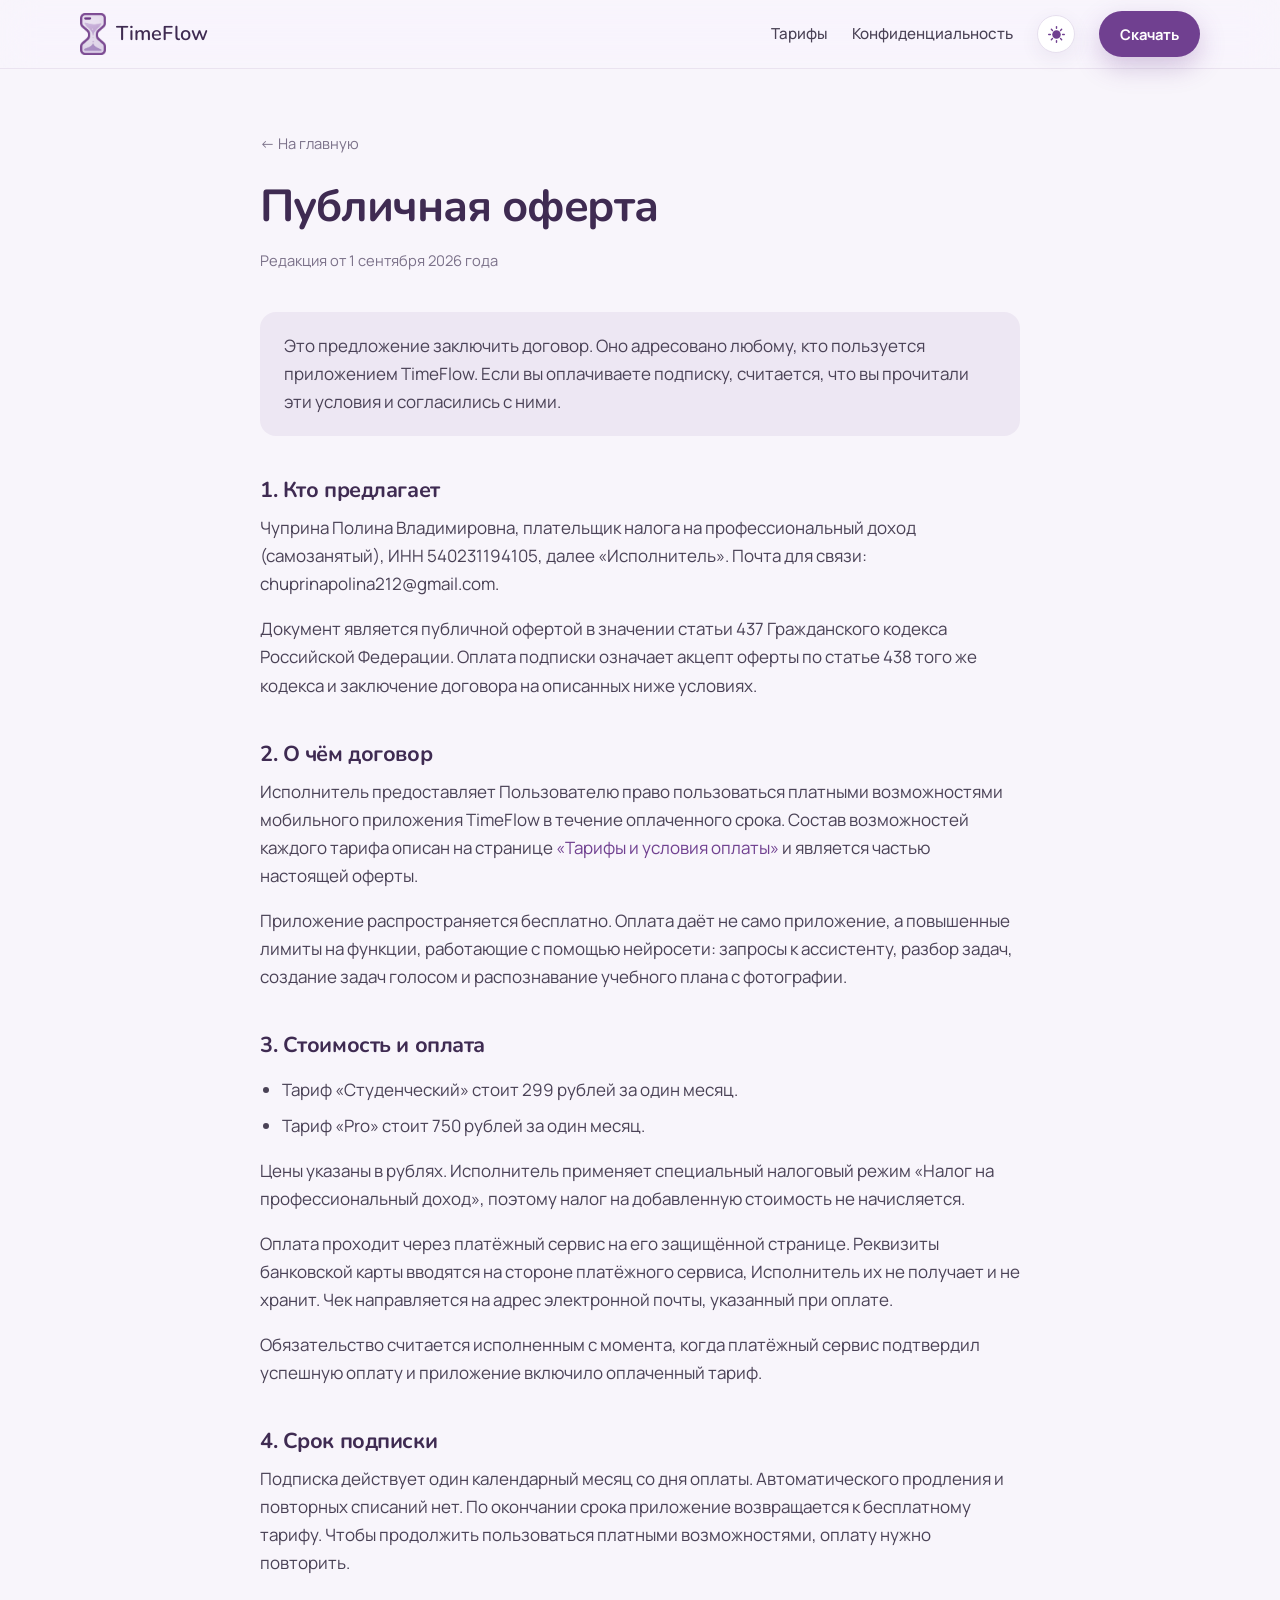
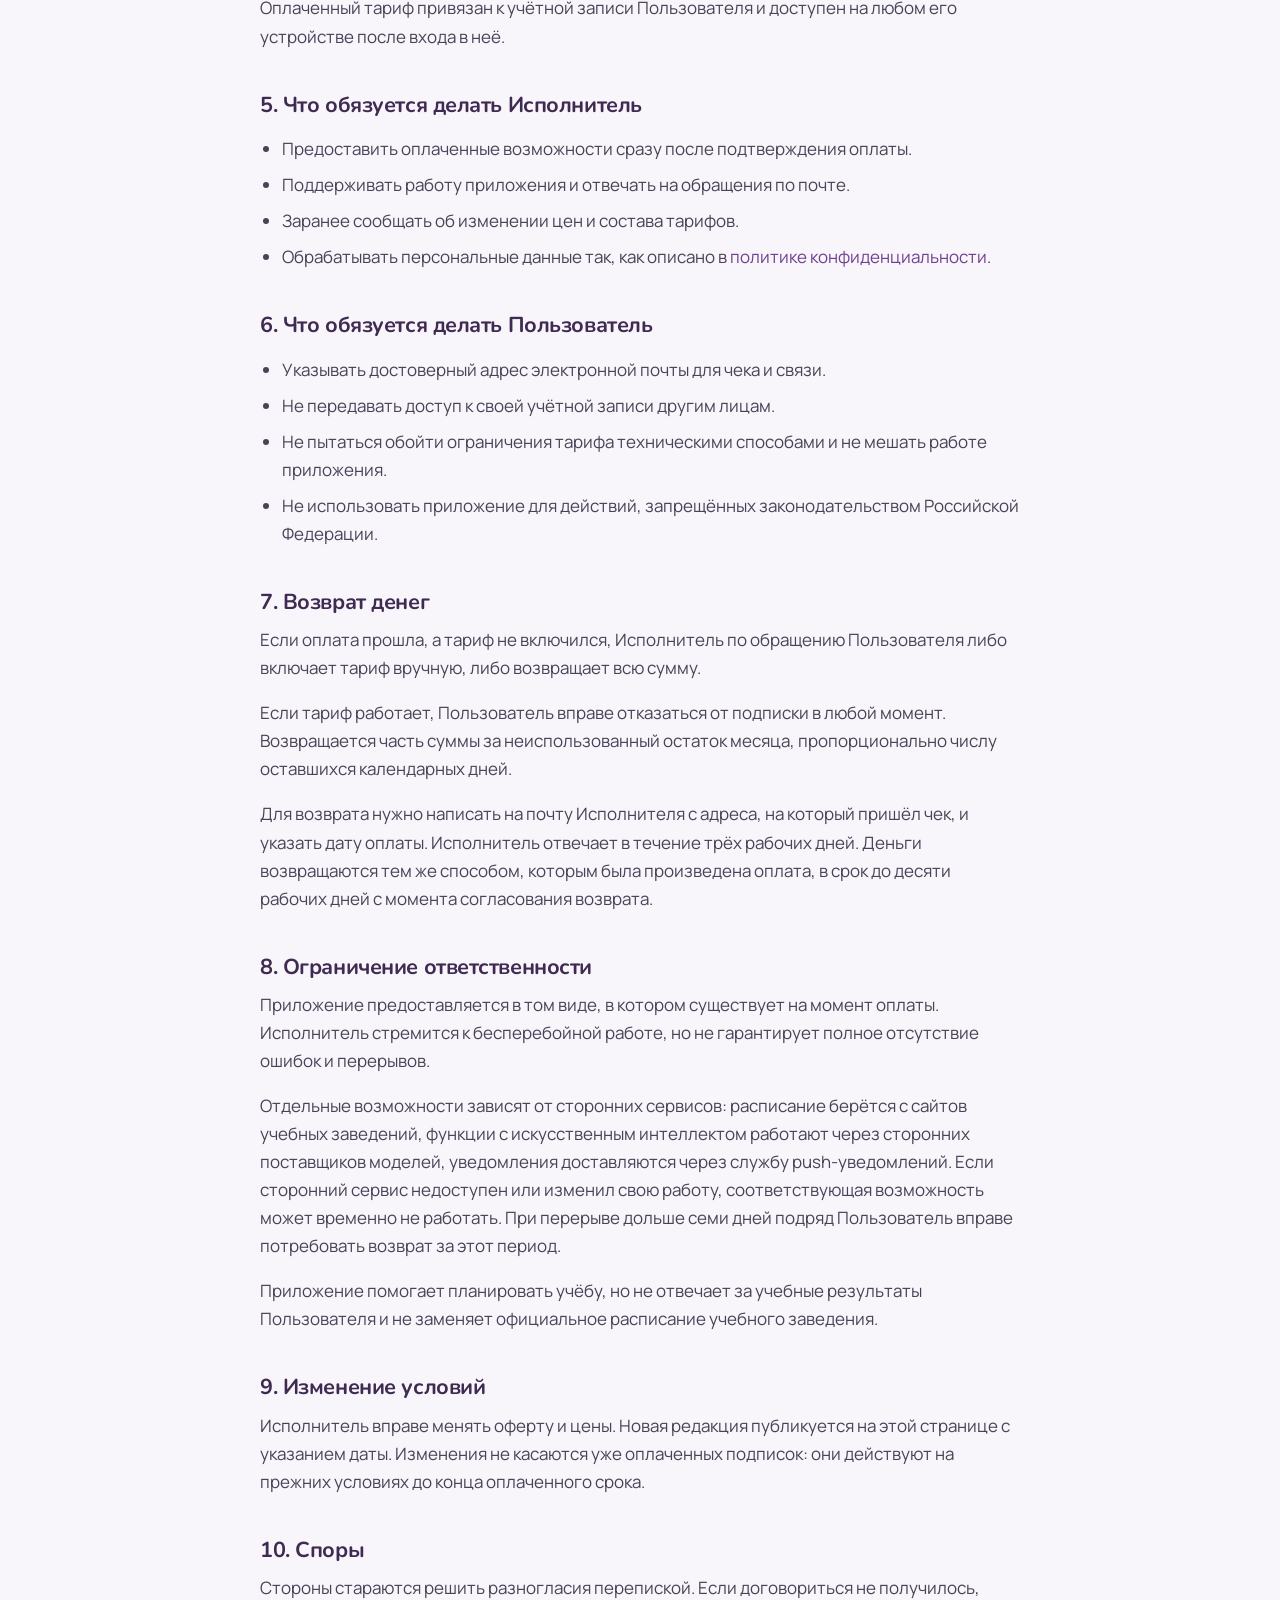
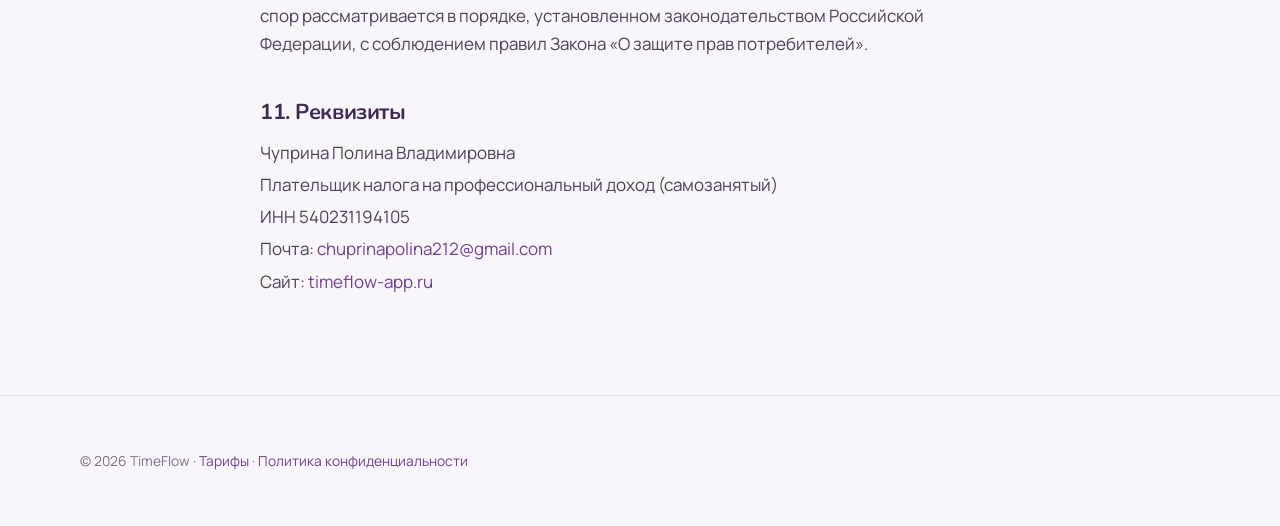
==== commit 72827697: "Трёхмерные часы на первом экране и переключатель темы Знак-картинку на первом экране сменили настоящ" ====
--- a/oferta.html
+++ b/oferta.html
@@ -3,6 +3,8 @@
 <head>
 <meta charset="utf-8">
 <meta name="viewport" content="width=device-width, initial-scale=1">
+<!-- Цвет полосы браузера на телефоне; скрипт ниже правит его под тему -->
+<meta name="theme-color" content="#f8f5fb">
 <title>Публичная оферта — TimeFlow</title>
 <meta name="description" content="Публичная оферта на предоставление доступа к платным возможностям приложения TimeFlow.">
 <link rel="icon" href="assets/icon-180.png">
@@ -10,10 +12,29 @@
 <link rel="preconnect" href="https://fonts.gstatic.com" crossorigin>
 <link href="https://fonts.googleapis.com/css2?family=Manrope:wght@400;500;600;700;800&family=Nunito:wght@600;700;800&display=swap" rel="stylesheet">
 <link rel="stylesheet" href="assets/style.css">
-<!-- Класс js ставим до отрисовки: блоки, которые всплывают при
-     прокрутке, прячутся только при живом скрипте. Без него класса
-     нет, прятать некому — и страница видна целиком. -->
-<script>document.documentElement.className = "js"</script>
+<!-- Класс js и тему ставим до первой отрисовки.
+
+     Класс js: блоки, которые всплывают при прокрутке, прячутся только
+     при живом скрипте. Без него класса нет, прятать некому — и
+     страница видна целиком.
+
+     Тема: сначала та, что человек выбрал сам, иначе системная. Код
+     стоит здесь, а не в site.js, именно из-за порядка: site.js
+     отложенный, и страница успела бы мигнуть светлым. -->
+<script>
+(function () {
+  var root = document.documentElement;
+  root.className = "js";
+  var pick = null;
+  try { pick = localStorage.getItem("tf-theme"); } catch (e) { pick = null; }
+  if (pick !== "light" && pick !== "dark") {
+    pick = matchMedia("(prefers-color-scheme: dark)").matches ? "dark" : "light";
+  }
+  root.dataset.theme = pick;
+  var bar = document.querySelector('meta[name="theme-color"]');
+  if (bar) bar.setAttribute("content", pick === "dark" ? "#131019" : "#f8f5fb");
+})();
+</script>
 <script src="assets/site.js" defer></script>
 </head>
 <body>
@@ -72,6 +93,24 @@
     <nav>
       <a href="/tariffs">Тарифы</a>
       <a href="/policy" class="hide-sm">Конфиденциальность</a>
+      <button class="theme-switch" id="themeSwitch" type="button"
+              aria-label="Включить тёмную тему" aria-pressed="false">
+        <svg viewBox="0 0 24 24" aria-hidden="true" focusable="false">
+          <!-- Вырез месяца — дырка в маске, а не плашка цвета фона:
+               шапка полупрозрачная, плашку было бы видно -->
+          <mask id="tfBite">
+            <rect x="0" y="0" width="24" height="24" fill="#fff"/>
+            <circle class="bite" cx="12" cy="12" r="5.4" fill="#000"/>
+          </mask>
+          <g class="rays" stroke="currentColor" stroke-width="1.8" stroke-linecap="round" fill="none">
+            <path d="M12 2.2v2"/><path d="M12 19.8v2"/>
+            <path d="M2.2 12h2"/><path d="M19.8 12h2"/>
+            <path d="M5.5 5.5l1.4 1.4"/><path d="M17.1 17.1l1.4 1.4"/>
+            <path d="M18.5 5.5l-1.4 1.4"/><path d="M6.9 17.1l-1.4 1.4"/>
+          </g>
+          <circle class="disc" cx="12" cy="12" r="5.4" mask="url(#tfBite)"/>
+        </svg>
+      </button>
       <a href="https://github.com/Sanerkaa/timeflow-site/releases/latest/download/TimeFlow.apk" class="btn btn-main btn-sm">Скачать</a>
     </nav>
   </div>
--- a/assets/style.css
+++ b/assets/style.css
@@ -21,6 +21,90 @@
   --display: "Nunito", "Manrope", -apple-system, "Segoe UI", sans-serif;
   --body: "Manrope", -apple-system, BlinkMacSystemFont, "Segoe UI", Roboto,
     "Helvetica Neue", Arial, sans-serif;
+
+  /* Ниже — то, что раньше было вписано прямо в правила. Вынесено сюда
+     целиком: тёмная тема переопределяет только этот список, а сами
+     правила у обеих тем одни и те же. */
+  --on-accent: #fff;             /* текст на сиреневой кнопке */
+  --halo: rgba(218, 208, 230, .75);
+  --top-glass: rgba(248, 245, 251, .55);
+  --top-solid: rgba(248, 245, 251, .96);
+  --glow-core: rgba(138, 84, 178, .34);
+  --glow-mid: rgba(138, 84, 178, .14);
+  --glow-edge: rgba(138, 84, 178, 0);
+  --accent-half: rgba(112, 64, 144, .45);
+  --accent-none: rgba(112, 64, 144, 0);
+  --shadow-hover: 0 26px 60px rgba(63, 43, 82, .16);
+  --shadow-stuck: 0 6px 24px rgba(63, 43, 82, .08);
+  --btn-shadow: 0 10px 26px rgba(112, 64, 144, .28);
+  --btn-shadow-hover: 0 16px 34px rgba(112, 64, 144, .34);
+  --pick-shadow: 0 18px 44px rgba(112, 64, 144, .16);
+  --mark-drop: 0 24px 50px rgba(87, 48, 113, .22);
+  --loader-drop: 0 16px 28px rgba(87, 48, 113, .18);
+  --fill-bg: #fdf3c7;
+  --fill-ink: #6b5800;
+  /* Знак в заставке: рамка, колбы, песок, блик */
+  --mark-frame: #7a4fa0;
+  --mark-glass-1: #f2ecf8;
+  --mark-glass-2: #e2d7ee;
+  --mark-sand: #b9a0d4;
+  --mark-glare: #6b3f92;
+  --mark-glare-a: .5;
+  color-scheme: light;
+}
+
+/* ── Тёмная тема ────────────────────────────────────────────────────────
+
+   Не инверсия светлой, а свой набор: фон — глубокий сливовый, а не
+   чёрный, чтобы сиреневый знак не висел в пустоте; сиреневый акцент
+   поднят до #c49bec, потому что рабочий #704090 на тёмном фоне
+   недобирает по контрасту и ссылки перестают читаться. Текст на кнопке,
+   наоборот, тёмный: светлая плашка со белыми буквами слепит.
+
+   Тему ставит атрибут, а не медиазапрос: человек может выбрать её
+   вручную, и выбор должен пережить перезагрузку. Системную настройку
+   учитывает скрипт в <head> — он и ставит атрибут до первой отрисовки,
+   поэтому страница не мигает светлым. */
+
+[data-theme="dark"] {
+  --paper: #131019;
+  --surface: #1c1826;
+  --lilac: #3b3050;
+  --lilac-soft: #262036;
+  --plum: #efe8f7;
+  --ink: #cbc2da;
+  --muted: #9c91af;
+  --accent: #c49bec;
+  --accent-deep: #d9bef8;
+  --line: #302943;
+  --shadow: 0 20px 52px rgba(0, 0, 0, .5);
+  --shadow-sm: 0 8px 22px rgba(0, 0, 0, .34);
+
+  --on-accent: #1d1428;
+  --halo: rgba(104, 66, 148, .5);
+  --top-glass: rgba(19, 16, 25, .62);
+  --top-solid: rgba(19, 16, 25, .96);
+  --glow-core: rgba(158, 104, 208, .26);
+  --glow-mid: rgba(158, 104, 208, .11);
+  --glow-edge: rgba(158, 104, 208, 0);
+  --accent-half: rgba(196, 155, 236, .45);
+  --accent-none: rgba(196, 155, 236, 0);
+  --shadow-hover: 0 26px 60px rgba(0, 0, 0, .55);
+  --shadow-stuck: 0 6px 24px rgba(0, 0, 0, .4);
+  --btn-shadow: 0 10px 26px rgba(120, 72, 168, .38);
+  --btn-shadow-hover: 0 16px 34px rgba(140, 88, 196, .46);
+  --pick-shadow: 0 18px 44px rgba(140, 88, 196, .28);
+  --mark-drop: 0 24px 50px rgba(0, 0, 0, .5);
+  --loader-drop: 0 16px 28px rgba(0, 0, 0, .45);
+  --fill-bg: #3a3319;
+  --fill-ink: #f0dd93;
+  --mark-frame: #8e64b8;
+  --mark-glass-1: #2c2340;
+  --mark-glass-2: #221a31;
+  --mark-sand: #a583c8;
+  --mark-glare: #e2cdf7;
+  --mark-glare-a: .28;
+  color-scheme: dark;
 }
 
 * { box-sizing: border-box; }
@@ -71,7 +155,7 @@
   position: sticky;
   top: 0;
   z-index: 20;
-  background: rgba(248, 245, 251, .55);
+  background: var(--top-glass);
   backdrop-filter: blur(18px) saturate(170%);
   -webkit-backdrop-filter: blur(18px) saturate(170%);
   border-bottom: 1px solid rgba(230, 223, 238, .8);
@@ -79,7 +163,7 @@
 
 /* Без размытия полупрозрачная шапка превратилась бы в кашу из букв */
 @supports not ((backdrop-filter: blur(1px)) or (-webkit-backdrop-filter: blur(1px))) {
-  .top { background: rgba(248, 245, 251, .96); }
+  .top { background: var(--top-solid); }
 }
 
 .top .wrap {
@@ -126,14 +210,18 @@
   cursor: pointer;
   transition: transform .16s ease, box-shadow .16s ease, background .16s ease;
 }
-.btn:hover { text-decoration: none; transform: translateY(-2px); }
+/* Увеличение, а не подъём. Подъём уводил нижний край кнопки из-под
+   курсора: наведение терялось, кнопка возвращалась на место, наведение
+   появлялось снова — и курсор мигал между рукой и стрелкой по нескольку
+   раз в секунду. Кнопка, которая растёт, из-под курсора уйти не может. */
+.btn:hover { text-decoration: none; transform: scale(1.035); }
 
 .btn-main {
   background: var(--accent);
-  color: #fff;
-  box-shadow: 0 10px 26px rgba(112, 64, 144, .28);
-}
-.btn-main:hover { background: var(--accent-deep); color: #fff; }
+  color: var(--on-accent);
+  box-shadow: var(--btn-shadow);
+}
+.btn-main:hover { background: var(--accent-deep); color: var(--on-accent); }
 
 .btn-ghost {
   background: var(--surface);
@@ -155,7 +243,7 @@
   inset: -180px -10% auto auto;
   width: 620px;
   height: 620px;
-  background: radial-gradient(circle, rgba(218, 208, 230, .75), transparent 62%);
+  background: radial-gradient(circle, var(--halo), transparent 62%);
   z-index: -1;
 }
 
@@ -184,7 +272,7 @@
 .hero-actions { display: flex; flex-wrap: wrap; gap: 14px; margin-top: 28px; }
 
 .hero-art { display: flex; justify-content: center; }
-.hero-art img { width: min(230px, 70%); filter: drop-shadow(0 24px 50px rgba(87, 48, 113, .22)); }
+.hero-art img { width: min(230px, 70%); filter: drop-shadow(var(--mark-drop)); }
 
 @media (max-width: 900px) {
   .hero { padding-top: 56px; }
@@ -308,7 +396,7 @@
 
 .plan.pick {
   border-color: var(--accent);
-  box-shadow: 0 18px 44px rgba(112, 64, 144, .16);
+  box-shadow: var(--pick-shadow);
   position: relative;
 }
 
@@ -318,7 +406,7 @@
   top: -13px;
   left: 30px;
   background: var(--accent);
-  color: #fff;
+  color: var(--on-accent);
   font-size: .74rem;
   font-weight: 700;
   letter-spacing: .05em;
@@ -415,7 +503,7 @@
 .foot-grid a { color: var(--ink); }
 
 .requisites { line-height: 1.9; }
-.fill { background: #fdf3c7; padding: 0 6px; border-radius: 4px; color: #6b5800; }
+.fill { background: var(--fill-bg); padding: 0 6px; border-radius: 4px; color: var(--fill-ink); }
 
 /* ── Юридические страницы ──────────────────────────────────────────────── */
 
@@ -555,13 +643,13 @@
   margin: 0 auto;
   width: 112px;
   height: 183px;
-  filter: drop-shadow(0 16px 28px rgba(87, 48, 113, .18));
-}
-
-.tf-frame { fill: #7a4fa0; }
+  filter: drop-shadow(var(--loader-drop));
+}
+
+.tf-frame { fill: var(--mark-frame); }
 .tf-body { fill: url(#tfBody); }
-.tf-sand-top, .tf-sand-bottom, .tf-grain { fill: #b9a0d4; }
-.tf-glare { fill: #6b3f92; opacity: .5; }
+.tf-sand-top, .tf-sand-bottom, .tf-grain { fill: var(--mark-sand); }
+.tf-glare { fill: var(--mark-glare); opacity: var(--mark-glare-a); }
 
 /* transform-box: view-box — иначе сдвиг считался бы от рамки самой фигуры,
    а не от системы координат svg, и песок уехал бы мимо колбы */
@@ -657,7 +745,7 @@
 
 /* Шапка отделяется тенью, только когда под неё что-то уехало */
 .top { transition: box-shadow .25s ease, background .25s ease; }
-.top.is-stuck { box-shadow: 0 6px 24px rgba(63, 43, 82, .08); }
+.top.is-stuck { box-shadow: var(--shadow-stuck); }
 
 /* Карточки и снимки приподнимаются под курсором */
 .card, .plan {
@@ -686,14 +774,14 @@
   background: var(--lilac);
 }
 
-.shot:hover { transform: translateY(-6px); box-shadow: 0 26px 60px rgba(63, 43, 82, .16); }
+.shot:hover { transform: translateY(-6px); box-shadow: var(--shadow-hover); }
 /* Картинку внутри чуть приближаем — рамка обрезает лишнее сама */
 .shot img { transition: transform .5s cubic-bezier(.2, .7, .3, 1); }
 .shot:hover img { transform: scale(1.03); }
 
 /* Нажатие должно чувствоваться: кнопка проседает под пальцем */
-.btn:active { transform: translateY(0) scale(.97); }
-.btn-main:hover { box-shadow: 0 16px 34px rgba(112, 64, 144, .34); }
+.btn:active { transform: scale(.97); }
+.btn-main:hover { box-shadow: var(--btn-shadow-hover); }
 
 /* Ссылки в тексте подчёркиваются растущей линией вместо резкого underline */
 p a:not(.btn), .foot-grid a:not(.brand), .requisites a {
@@ -870,8 +958,8 @@
   background: linear-gradient(
     90deg,
     var(--accent),
-    rgba(112, 64, 144, .45) 78%,
-    rgba(112, 64, 144, 0)
+    var(--accent-half) 78%,
+    var(--accent-none)
   );
   opacity: .85;
   transform: scaleX(var(--read, 0));
@@ -957,7 +1045,7 @@
   width: 54px;
   height: 3px;
   border-radius: 3px;
-  background: linear-gradient(90deg, var(--accent), rgba(112, 64, 144, .35));
+  background: linear-gradient(90deg, var(--accent), var(--accent-half));
   transform: scaleX(0);
   transform-origin: 0 50%;
   transition: transform .6s cubic-bezier(.2, .7, .3, 1) .12s;
@@ -1020,9 +1108,9 @@
   border-radius: 50%;
   background: radial-gradient(
     circle closest-side,
-    rgba(138, 84, 178, .34),
-    rgba(138, 84, 178, .14) 46%,
-    rgba(138, 84, 178, 0) 72%
+    var(--glow-core),
+    var(--glow-mid) 46%,
+    var(--glow-edge) 72%
   );
   opacity: 0;
   /* Отставание нарочное: свет догоняет курсор, а не приклеен к нему —
@@ -1042,3 +1130,148 @@
 @media (prefers-reduced-motion: reduce) {
   .glow { display: none; }
 }
+
+/* Колбы в заставке залиты градиентом из разметки, а его остановки — тоже
+   свойства css, поэтому тема достаёт и их */
+#tfBody stop:first-child { stop-color: var(--mark-glass-1); }
+#tfBody stop:last-child { stop-color: var(--mark-glass-2); }
+
+/* ── Часы на первом экране ─────────────────────────────────────────────
+
+   Знак-картинка и трёхмерная сцена лежат в одной коробке друг на друге:
+   пока сцена не готова (или не завелась вовсе), виден знак; когда
+   отрисовался первый кадр, они меняются местами растворением — без
+   скачка раскладки, потому что коробка своего размера не меняет. */
+
+.hero-stage {
+  position: relative;
+  width: min(330px, 88%);
+  aspect-ratio: .78;
+  display: flex;
+  align-items: center;
+  justify-content: center;
+}
+
+.hero-stage .hero-art-in {
+  position: absolute;
+  inset: 0;
+  display: flex;
+  align-items: center;
+  justify-content: center;
+  transition: opacity .5s ease;
+}
+
+.hero-glass {
+  position: absolute;
+  inset: 0;
+  width: 100%;
+  height: 100%;
+  opacity: 0;
+  transition: opacity .8s ease;
+  /* Крутить часы можно мышью, но палец по ним должен листать страницу */
+  touch-action: pan-y;
+  cursor: grab;
+}
+.hero-glass:active { cursor: grabbing; }
+
+.hero-art.is-3d .hero-glass { opacity: 1; }
+.hero-art.is-3d .hero-art-in { opacity: 0; pointer-events: none; }
+
+@media (max-width: 900px) {
+  .hero-stage { width: min(215px, 60%); }
+}
+
+/* ── Шапка на телефоне ─────────────────────────────────────────────────
+
+   Переключатель темы занял место, и последняя ссылка перестала влезать:
+   на узком экране в шапке остаются он и «Скачать». Разделы от этого не
+   теряются — в подвале они все, и на телефоне до него один жест. */
+
+@media (max-width: 560px) {
+  .top .wrap { gap: 12px; }
+  .top nav { gap: 12px; }
+  .top nav a:not(.btn) { display: none; }
+  .theme-switch { width: 34px; height: 34px; }
+  .theme-switch svg { width: 17px; height: 17px; }
+  .btn-sm { padding: 9px 16px; font-size: .88rem; }
+}
+
+/* ── Переключатель темы ────────────────────────────────────────────────
+
+   Солнце превращается в месяц: лучи поджимаются и гаснут, а по диску
+   сверху справа наезжает вырез. Вырез — это чёрный круг в маске, то есть
+   в нём именно дырка, а не плашка цвета фона: шапка полупрозрачная, и
+   плашка выдала бы себя, как только под неё что-нибудь подъедет. */
+
+.theme-switch {
+  width: 38px;
+  height: 38px;
+  flex: none;
+  display: inline-flex;
+  align-items: center;
+  justify-content: center;
+  padding: 0;
+  border: 1px solid var(--line);
+  border-radius: 50%;
+  background: var(--surface);
+  color: var(--accent);
+  cursor: pointer;
+  box-shadow: var(--shadow-sm);
+  transition: transform .2s ease, border-color .2s ease, background .25s ease;
+}
+.theme-switch:hover { transform: scale(1.08); border-color: var(--lilac); }
+.theme-switch:active { transform: scale(.94); }
+.theme-switch svg { width: 19px; height: 19px; overflow: visible; }
+
+.theme-switch .rays,
+.theme-switch .bite {
+  transform-box: view-box;
+  transform-origin: center;
+  transition:
+    transform .55s cubic-bezier(.36, 1.32, .5, 1),
+    opacity .35s ease;
+}
+
+/* Светлая тема: вырез отведён за край диска, лучи на месте */
+.theme-switch .bite { transform: translate(9.5px, -9.5px); }
+.theme-switch .disc { fill: currentColor; }
+
+[data-theme="dark"] .theme-switch .bite { transform: translate(4.6px, -4.6px); }
+[data-theme="dark"] .theme-switch .rays { transform: scale(.4) rotate(40deg); opacity: 0; }
+
+/* ── Смена темы ────────────────────────────────────────────────────────
+
+   Где браузер умеет переходы между состояниями страницы, новая тема
+   наезжает кругом от самой кнопки — будто её оттуда налили. Где не
+   умеет, цвета просто переезжают за треть секунды: для этого на время
+   перехода странице ставится класс, а не постоянный transition, иначе
+   любое наведение тянуло бы за собой фон.
+
+   Переход именно круговой и от кнопки: так видно, что тему поменяли
+   вы и вот этим нажатием. */
+
+.theming,
+.theming * {
+  transition:
+    background-color .34s ease,
+    border-color .34s ease,
+    color .34s ease,
+    fill .34s ease,
+    box-shadow .34s ease !important;
+}
+
+@media (prefers-reduced-motion: no-preference) {
+  ::view-transition-old(root),
+  ::view-transition-new(root) {
+    animation: none;
+    mix-blend-mode: normal;
+  }
+  /* Новая тема ложится поверх старой: круг вырезается по ней */
+  ::view-transition-old(root) { z-index: 1; }
+  ::view-transition-new(root) { z-index: 2; }
+}
+
+@media (prefers-reduced-motion: reduce) {
+  .theme-switch .rays,
+  .theme-switch .bite { transition: none; }
+}
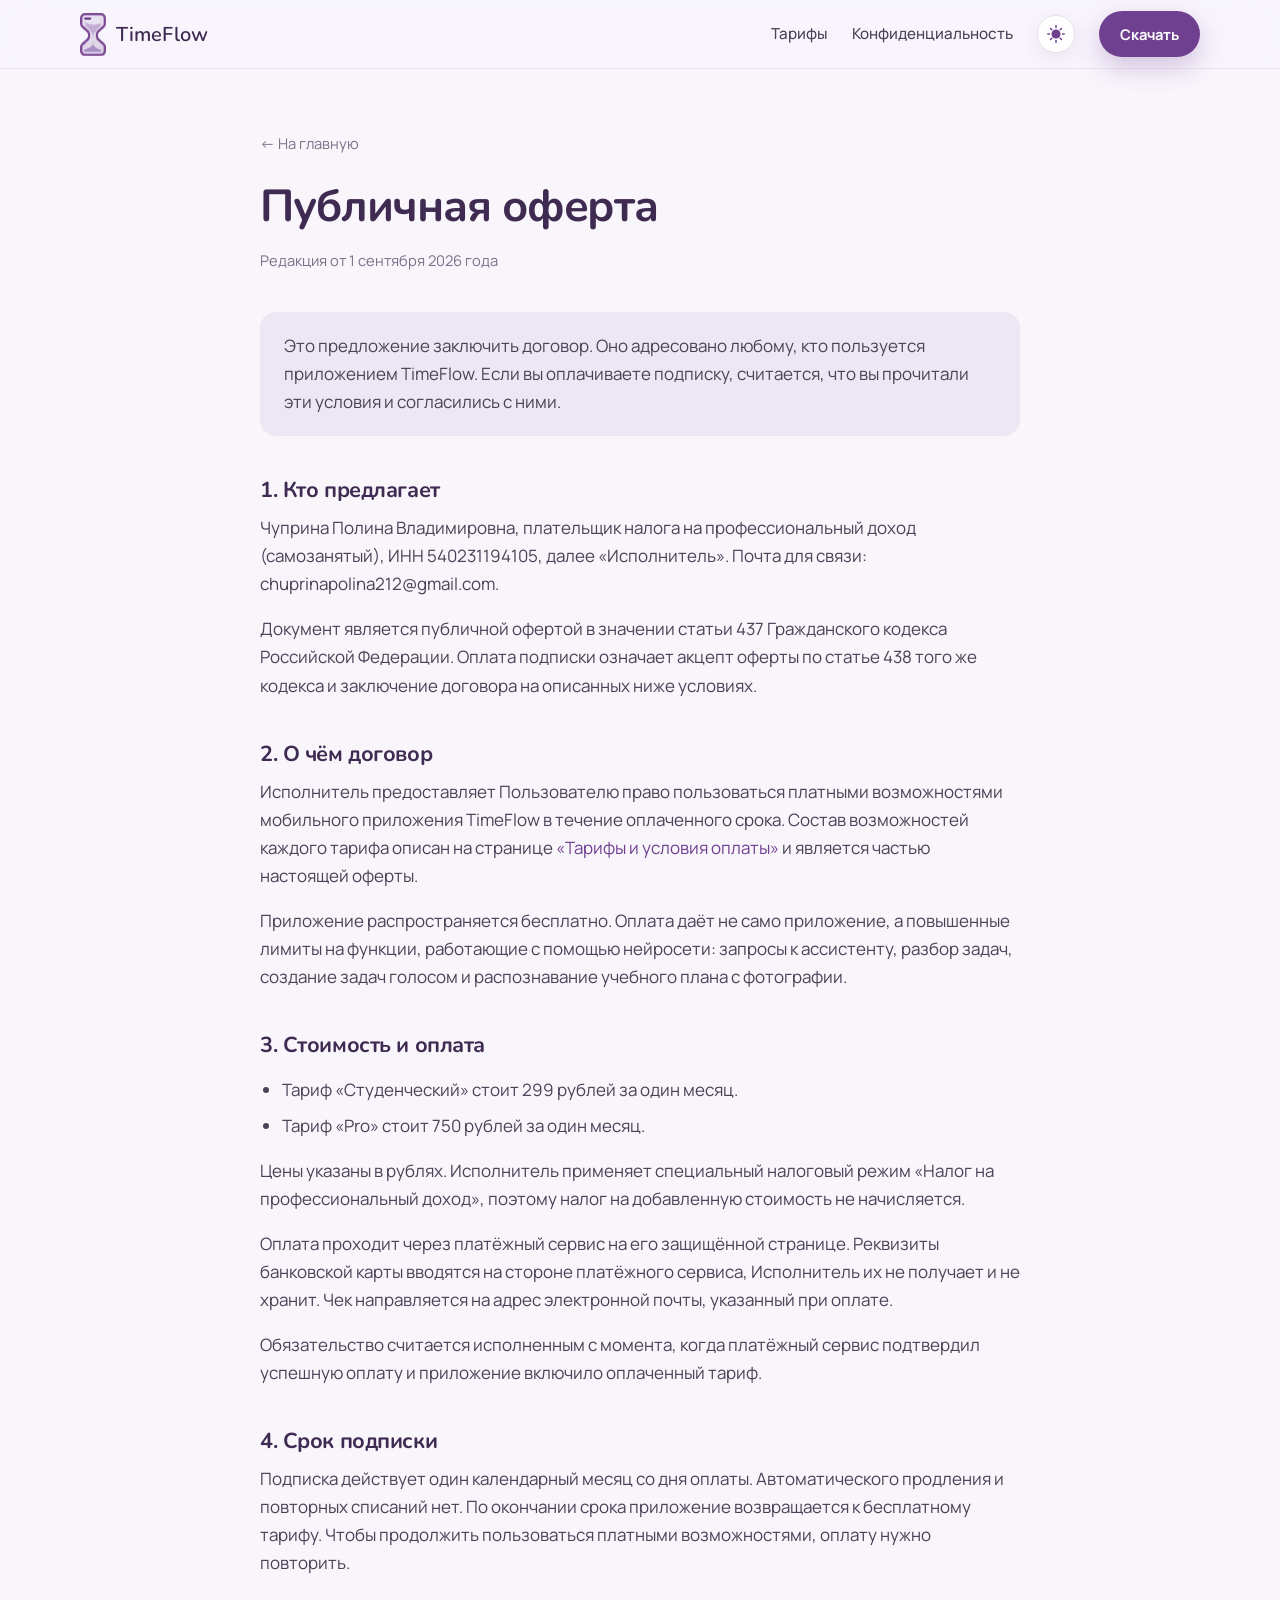
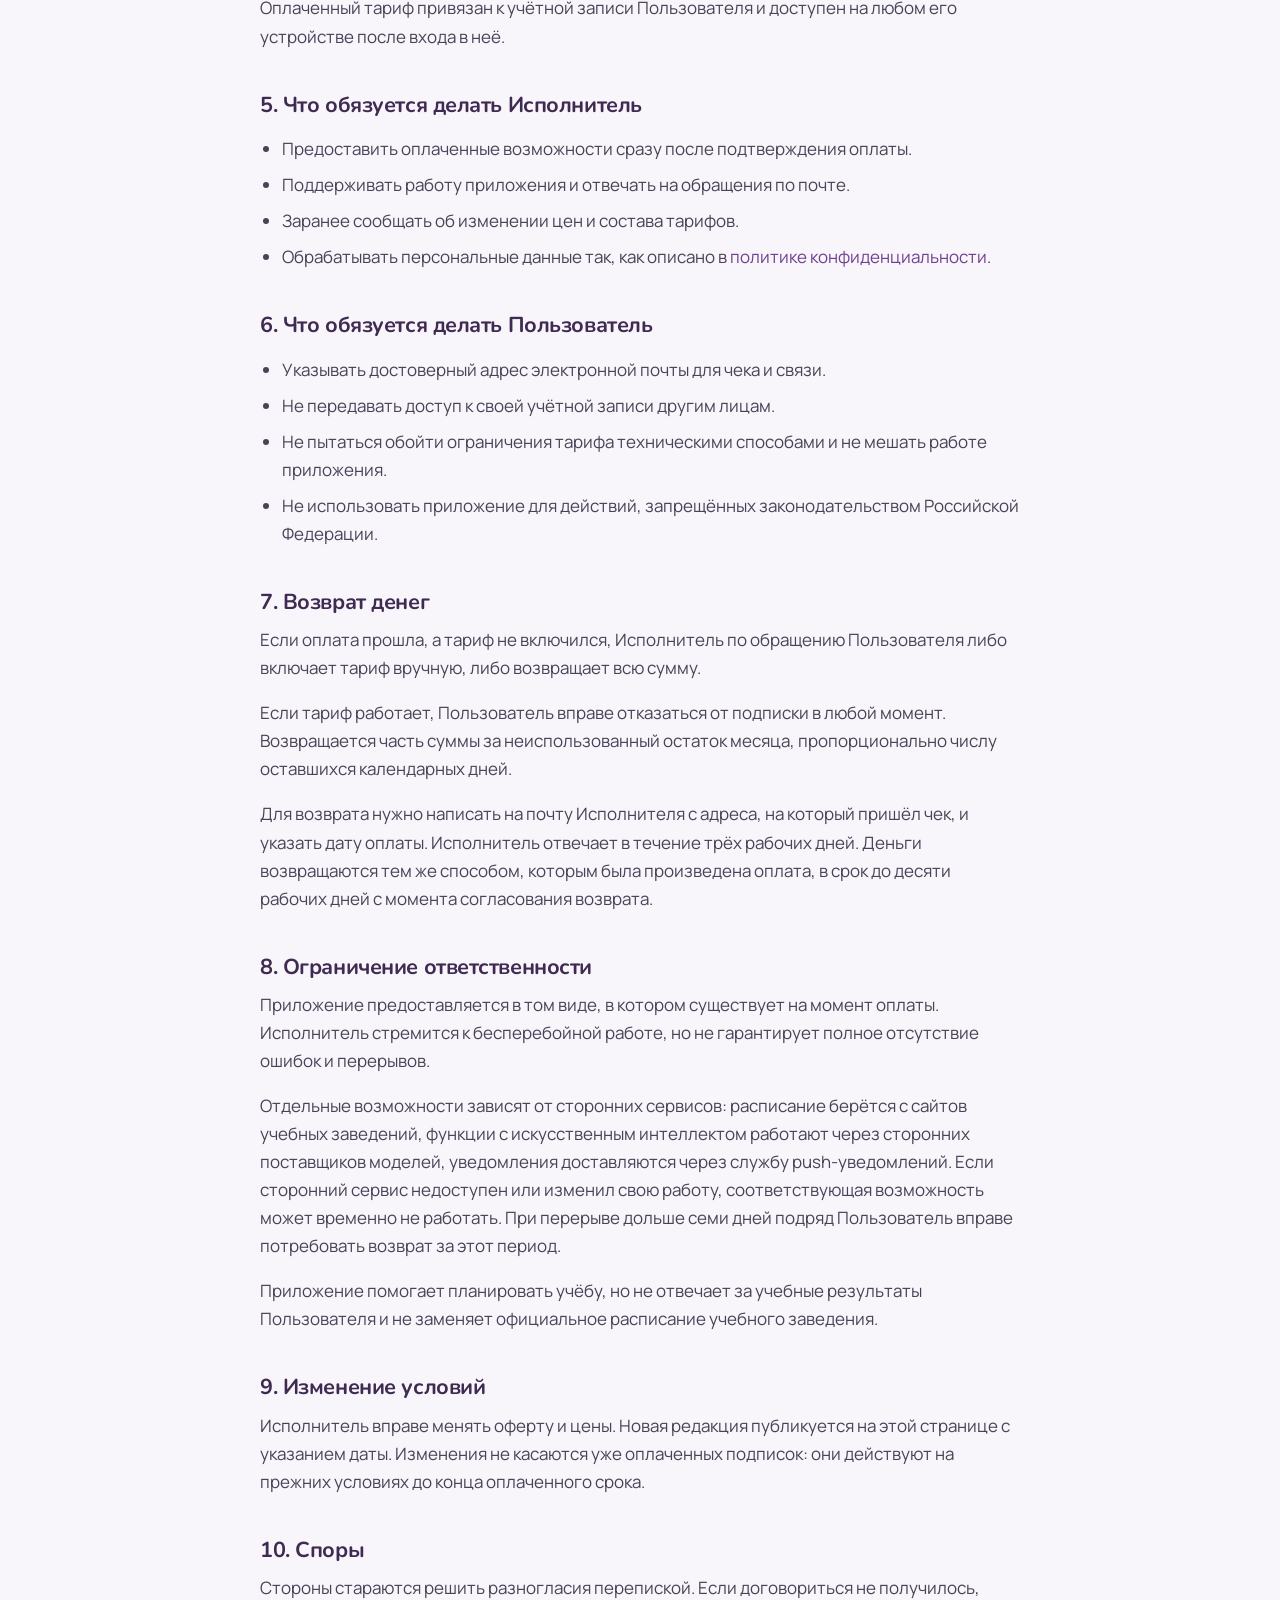
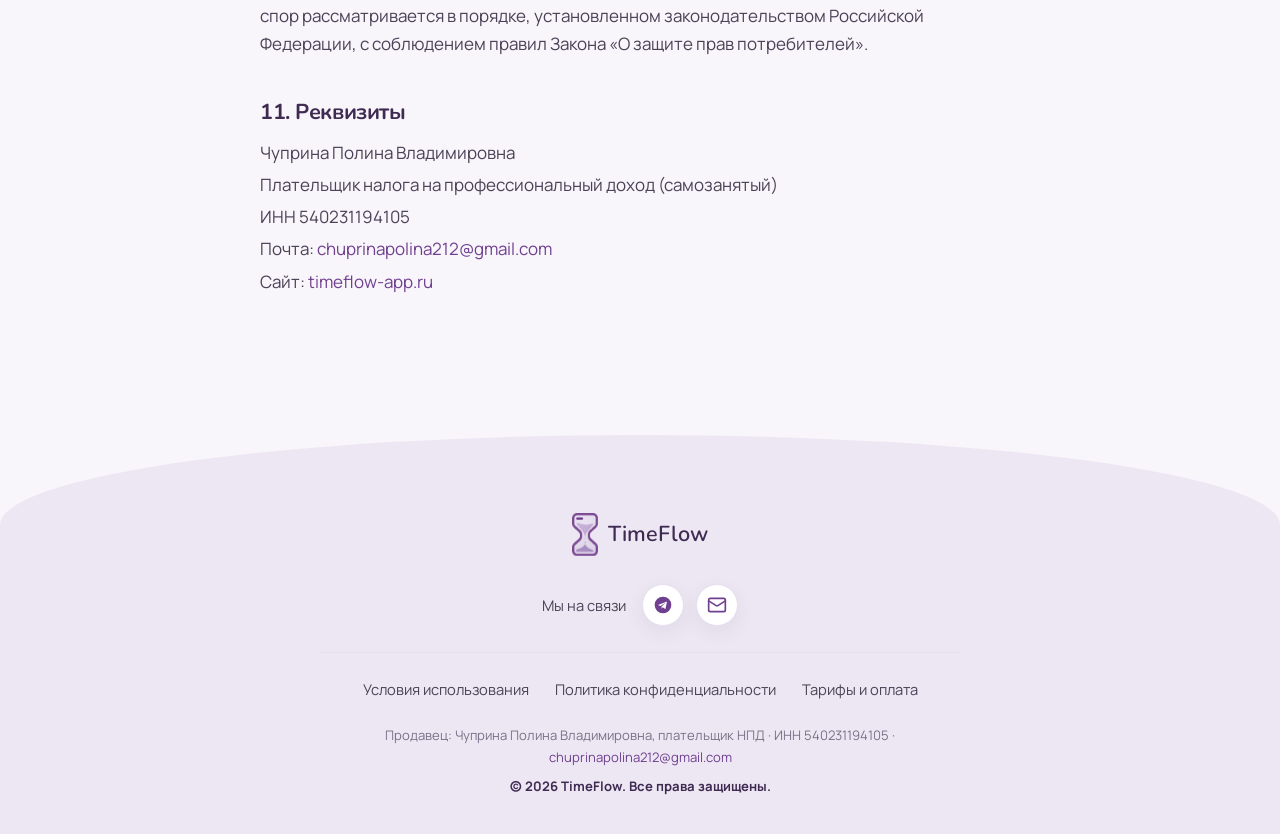
==== commit bd6a7081: "Новый подвал сайта: по центру на плашке с выпуклым краем Один подвал на всех страницах: знак, «Мы на" ====
--- a/oferta.html
+++ b/oferta.html
@@ -304,13 +304,33 @@
   </div>
 </div>
 
-<footer>
-  <div class="wrap">
-    <p style="font-size:.86rem">
-      © 2026 TimeFlow ·
-      <a href="/tariffs">Тарифы</a> ·
-      <a href="/policy">Политика конфиденциальности</a>
-    </p>
+<footer class="foot">
+  <div class="foot-arc">
+    <div class="wrap">
+      <a class="brand foot-brand" href="/"><img src="assets/mark.png" alt="">TimeFlow</a>
+
+      <div class="foot-follow">
+        <span>Мы на связи</span>
+        <a class="foot-icon" href="https://t.me/TimeFlowUpdater_bot" aria-label="TimeFlow в Telegram">
+          <svg viewBox="0 0 24 24" aria-hidden="true" focusable="false"><path fill="currentColor" d="M12 2a10 10 0 1 0 0 20 10 10 0 0 0 0-20Zm4.64 6.8-1.57 7.4c-.12.53-.43.66-.87.41l-2.4-1.77-1.16 1.12c-.13.13-.24.24-.49.24l.17-2.45 4.46-4.03c.19-.17-.04-.27-.3-.1l-5.51 3.47-2.37-.74c-.52-.16-.53-.52.11-.77l9.27-3.57c.43-.16.81.1.66.79Z"/></svg>
+        </a>
+        <a class="foot-icon" href="mailto:chuprinapolina212@gmail.com" aria-label="Написать на почту">
+          <svg viewBox="0 0 24 24" aria-hidden="true" focusable="false" fill="none" stroke="currentColor" stroke-width="2" stroke-linecap="round" stroke-linejoin="round"><rect x="2" y="4" width="20" height="16" rx="2"/><path d="m22 7-8.97 5.7a1.94 1.94 0 0 1-2.06 0L2 7"/></svg>
+        </a>
+      </div>
+
+      <nav class="foot-links" aria-label="Документы">
+        <a href="/oferta">Условия использования</a>
+        <a href="/policy">Политика конфиденциальности</a>
+        <a href="/tariffs">Тарифы и оплата</a>
+      </nav>
+
+      <p class="foot-legal">
+        Продавец: Чуприна Полина Владимировна, плательщик НПД · ИНН 540231194105 ·
+        <a href="mailto:chuprinapolina212@gmail.com">chuprinapolina212@gmail.com</a>
+      </p>
+      <p class="foot-copy">© 2026 TimeFlow. Все права защищены.</p>
+    </div>
   </div>
 </footer>
 
--- a/assets/style.css
+++ b/assets/style.css
@@ -183,7 +183,14 @@
   font-weight: 600;
 }
 .brand:hover { text-decoration: none; }
-.brand img { width: 26px; }
+.brand { flex-shrink: 0; white-space: nowrap; }
+.brand img {
+  width: 26px;
+  height: 43px;
+  max-width: none;
+  flex: 0 0 26px;
+  object-fit: contain;
+}
 
 .top nav { margin-left: auto; display: flex; gap: 24px; align-items: center; }
 /* Кнопку из этого правила исключаем: иначе оно перебивает её белый текст
@@ -235,7 +242,16 @@
 
 /* ── Первый экран ──────────────────────────────────────────────────────── */
 
-.hero { padding: 84px 0 60px; position: relative; overflow: hidden; }
+/* Обрезаем только по бокам: сиреневое пятно шире экрана и дало бы
+   прокрутку вбок. Вниз пятно и тень телефона свободно заходят на раздел
+   с часами — иначе по низу первого экрана шла ровная линия, будто блок
+   обрубили. Где clip не знают, остаётся прежнее hidden. */
+.hero {
+  padding: 84px 0 60px;
+  position: relative;
+  overflow: hidden;
+  overflow: clip visible;
+}
 
 .hero::before {
   content: "";
@@ -272,13 +288,10 @@
 .hero-actions { display: flex; flex-wrap: wrap; gap: 14px; margin-top: 28px; }
 
 .hero-art { display: flex; justify-content: center; }
-.hero-art img { width: min(230px, 70%); filter: drop-shadow(var(--mark-drop)); }
 
 @media (max-width: 900px) {
   .hero { padding-top: 56px; }
   .hero .wrap { grid-template-columns: 1fr; gap: 34px; }
-  .hero-art { order: -1; }
-  .hero-art img { width: 150px; }
 }
 
 /* ── Секции ────────────────────────────────────────────────────────────── */
@@ -321,6 +334,577 @@
    рисует система — на Windows, Android и айфоне они выходили разными. */
 .card-mark svg { width: 22px; height: 22px; }
 
+/* ── Возможности: сетка «бенто» ────────────────────────────────────────── */
+
+/* Шесть колонок, чтобы крупная карточка ассистента заняла две трети
+   ширины и две строки, а остальные легли вокруг неё по трети. */
+.bento {
+  display: grid;
+  gap: 22px;
+  grid-template-columns: repeat(6, minmax(0, 1fr));
+}
+.feat { grid-column: span 2; display: flex; flex-direction: column; }
+.feat[data-f="ai"] { grid-column: span 4; grid-row: span 2; }
+
+@media (max-width: 900px) {
+  .bento { grid-template-columns: repeat(2, minmax(0, 1fr)); }
+  .feat { grid-column: span 1; }
+  .feat[data-f="ai"], .feat[data-f="tg"] { grid-column: span 2; grid-row: auto; }
+}
+@media (max-width: 620px) {
+  .bento { grid-template-columns: 1fr; }
+  .feat, .feat[data-f="ai"], .feat[data-f="tg"] { grid-column: auto; }
+}
+
+/* Ассистент выделен фоном: это то, чего нет в обычном списке дел */
+.feat[data-f="ai"] {
+  background:
+    radial-gradient(120% 90% at 100% 100%, var(--lilac-soft), transparent 60%),
+    var(--surface);
+  padding: 34px;
+}
+.feat[data-f="ai"] h3 { font-size: 1.5rem; }
+.feat[data-f="ai"] p { font-size: 1.02rem; max-width: 30em; }
+
+/* Без этого значок внутри обёртки не приподнимался бы над карточкой */
+.feat-text { transform-style: preserve-3d; }
+
+/* Сценка прижата к низу карточки: в одном ряду тексты разной длины, а
+   сценки всё равно стоят на одной линии */
+.demo {
+  margin-top: auto;
+  padding-top: 22px;
+  font-size: .9rem;
+  line-height: 1.35;
+  color: var(--plum);
+}
+
+.bubble {
+  display: inline-block;
+  max-width: 100%;
+  padding: 9px 14px;
+  border-radius: 16px;
+  font-weight: 600;
+}
+.bubble-me {
+  align-self: flex-end;
+  background: var(--accent);
+  color: var(--on-accent);
+  border-bottom-right-radius: 5px;
+}
+.bubble-bot {
+  align-self: flex-start;
+  background: var(--lilac-soft);
+  border-bottom-left-radius: 5px;
+}
+
+/* Ассистент: фраза → готовая задача → силлабус */
+.demo-ai { display: flex; flex-direction: column; gap: 14px; }
+
+.made {
+  display: flex;
+  gap: 12px;
+  align-items: flex-start;
+  background: var(--surface);
+  border: 1px solid var(--line);
+  border-radius: 16px;
+  padding: 14px 16px;
+  box-shadow: var(--shadow-sm);
+}
+.made b { display: block; margin-bottom: 6px; }
+.made-check {
+  flex: none;
+  width: 20px;
+  height: 20px;
+  margin-top: 1px;
+  border-radius: 50%;
+  border: 2px solid var(--accent);
+}
+.chips { display: flex; flex-wrap: wrap; gap: 6px; }
+.chips i {
+  font-style: normal;
+  font-size: .78rem;
+  font-weight: 600;
+  padding: 2px 10px;
+  border-radius: 99px;
+  background: var(--lilac-soft);
+  color: var(--accent);
+}
+.chips .hot { background: var(--fill-bg); color: var(--fill-ink); }
+
+.syllabus { display: flex; align-items: center; gap: 14px; }
+.syl-page {
+  flex: none;
+  width: 34px;
+  height: 42px;
+  padding: 7px 6px;
+  border-radius: 6px;
+  border: 1.5px solid var(--lilac);
+  background: var(--surface);
+  display: flex;
+  flex-direction: column;
+  gap: 4px;
+}
+.syl-page i { height: 3px; border-radius: 2px; background: var(--lilac); }
+.syl-page i:nth-child(2) { width: 70%; }
+.syl-page i:nth-child(4) { width: 50%; }
+.syl-arrow {
+  position: relative;
+  width: 34px;
+  height: 2px;
+  background: var(--accent-half);
+}
+.syl-arrow::after {
+  content: "";
+  position: absolute;
+  right: 0;
+  top: -4px;
+  width: 8px;
+  height: 8px;
+  border-top: 2px solid var(--accent-half);
+  border-right: 2px solid var(--accent-half);
+  transform: rotate(45deg);
+}
+.syl-out { color: var(--muted); }
+.syl-out b { color: var(--accent); font-size: 1.15rem; }
+
+/* Расписание: три пары, идущая подсвечена */
+.demo-pairs { display: flex; flex-direction: column; gap: 6px; }
+.pair {
+  display: grid;
+  grid-template-columns: 46px 1fr auto;
+  align-items: center;
+  gap: 10px;
+  padding: 8px 12px;
+  border-radius: 12px;
+}
+.pair time { color: var(--muted); font-variant-numeric: tabular-nums; }
+.pair.now {
+  background: var(--lilac-soft);
+  font-weight: 700;
+}
+.pair em {
+  font-style: normal;
+  font-size: .74rem;
+  font-weight: 700;
+  color: var(--accent);
+  display: flex;
+  align-items: center;
+  gap: 5px;
+}
+.pair em::before {
+  content: "";
+  width: 7px;
+  height: 7px;
+  border-radius: 50%;
+  background: currentColor;
+  animation: nowPulse 1.8s ease-in-out infinite;
+}
+@keyframes nowPulse {
+  50% { opacity: .3; }
+}
+
+/* Задачи: одна сделана, у другой голосовая заметка */
+.demo-todo { display: flex; flex-direction: column; gap: 10px; }
+.todo { display: flex; align-items: center; gap: 10px; }
+.todo .box {
+  flex: none;
+  position: relative;
+  width: 18px;
+  height: 18px;
+  border-radius: 6px;
+  border: 2px solid var(--lilac);
+}
+.todo.is-done .box { background: var(--accent); border-color: var(--accent); }
+.todo.is-done .box::after {
+  content: "";
+  position: absolute;
+  left: 4px;
+  top: 1px;
+  width: 5px;
+  height: 9px;
+  border: solid var(--on-accent);
+  border-width: 0 2px 2px 0;
+  transform: rotate(45deg);
+}
+.todo.is-done > span { color: var(--muted); text-decoration: line-through; }
+.wave { display: flex; align-items: center; gap: 2px; margin-left: auto; height: 16px; }
+.wave b {
+  width: 3px;
+  height: 100%;
+  border-radius: 2px;
+  background: var(--accent-half);
+  animation: wave 1.1s ease-in-out infinite;
+}
+.wave b:nth-child(2) { animation-delay: -.2s; }
+.wave b:nth-child(3) { animation-delay: -.45s; }
+.wave b:nth-child(4) { animation-delay: -.7s; }
+.wave b:nth-child(5) { animation-delay: -.9s; }
+@keyframes wave {
+  0%, 100% { transform: scaleY(.35); }
+  50% { transform: scaleY(1); }
+}
+
+/* Комната: участники и код входа */
+.demo-room { display: flex; align-items: center; justify-content: space-between; gap: 12px; }
+.faces { display: flex; }
+.faces i {
+  width: 32px;
+  height: 32px;
+  margin-left: -8px;
+  border-radius: 50%;
+  border: 2px solid var(--surface);
+  display: grid;
+  place-items: center;
+  font-style: normal;
+  font-size: .78rem;
+  font-weight: 700;
+  color: var(--on-accent);
+  background: var(--accent);
+}
+.faces i:first-child { margin-left: 0; }
+.faces i:nth-child(2) { background: #d98fb0; color: #fff; }
+.faces i:nth-child(3) { background: #6fa8a0; color: #fff; }
+.faces i:nth-child(4) { background: var(--lilac-soft); color: var(--accent); }
+.demo-room code {
+  font: 700 .95rem/1 ui-monospace, "SFMono-Regular", Menlo, Consolas, monospace;
+  letter-spacing: .08em;
+  padding: 8px 12px;
+  border-radius: 10px;
+  border: 1.5px dashed var(--lilac);
+  color: var(--accent);
+}
+
+/* Виджет: плитка перекрашивается по кругу из четырёх цветов */
+.demo-widget { display: flex; align-items: center; gap: 10px; }
+.mini {
+  flex: none;
+  width: 64px;
+  height: 44px;
+  margin-right: 6px;
+  padding: 9px;
+  border-radius: 12px;
+  display: flex;
+  flex-direction: column;
+  justify-content: center;
+  gap: 6px;
+  background: #704090;
+  animation: miniTint 8s steps(1) infinite;
+}
+.mini i { height: 4px; border-radius: 2px; background: rgba(255, 255, 255, .85); }
+.mini i:last-child { width: 60%; background: rgba(255, 255, 255, .55); }
+@keyframes miniTint {
+  0% { background: #704090; }
+  25% { background: #d98fb0; }
+  50% { background: #6fa8a0; }
+  75% { background: #e7b75b; }
+}
+.swatch {
+  width: 22px;
+  height: 22px;
+  border-radius: 50%;
+  background: var(--c);
+  box-shadow: 0 0 0 3px var(--surface), 0 0 0 4px var(--line);
+}
+
+/* Телеграм: сообщение и ответ бота */
+.demo-tg { display: flex; flex-direction: column; gap: 8px; }
+
+/* Сценка ассистента разыгрывается, когда до карточки долистали: сначала
+   фраза, потом из неё задача, потом силлабус. Прячем только при живом
+   скрипте — иначе класса is-in не будет и сценка не появится. */
+.js .feat.reveal .demo-ai > * { opacity: 0; transform: translateY(10px); }
+.js .feat.reveal.is-in .demo-ai > * { animation: demoIn .5s cubic-bezier(.2, .7, .3, 1) both; }
+.js .feat.reveal.is-in .demo-ai > :nth-child(1) { animation-delay: .25s; }
+.js .feat.reveal.is-in .demo-ai > :nth-child(2) { animation-delay: .75s; }
+.js .feat.reveal.is-in .demo-ai > :nth-child(3) { animation-delay: 1s; }
+.js .feat.reveal.is-in .demo-ai > :nth-child(4) { animation-delay: 1.2s; }
+@keyframes demoIn {
+  to { opacity: 1; transform: none; }
+}
+
+@media (prefers-reduced-motion: reduce) {
+  .js .feat.reveal .demo-ai > * { opacity: 1; transform: none; }
+  .pair em::before, .wave b, .mini, .is-pop, .is-tick,
+  .made.is-thinking .made-check, .syllabus.is-scan .syl-page::after { animation: none; }
+}
+
+/* ── Сценки, с которыми можно играть ─────────────────────────────────
+
+   Кнопки в сценках сброшены до голого текста через :where — у него
+   нулевой вес, и собственные правила кнопок (цвет кружка, рамка пары)
+   его перекрывают без борьбы за специфичность. */
+
+:where(.demo) :where(button) {
+  font: inherit;
+  color: inherit;
+  background: none;
+  border: 0;
+  padding: 0;
+  margin: 0;
+  cursor: pointer;
+  text-align: inherit;
+  -webkit-tap-highlight-color: transparent;
+}
+.demo button:focus-visible {
+  outline: 2px solid var(--accent);
+  outline-offset: 2px;
+}
+/* У поля своя рамки нет: фокус показывает подсвеченная обёртка */
+.demo input:focus-visible { outline: none; }
+
+/* Появление нового: сообщение, карточка задачи, подсказка «скопировано» */
+.is-pop { animation: pop .38s cubic-bezier(.2, .8, .3, 1) both; }
+@keyframes pop {
+  from { opacity: 0; transform: translateY(8px) scale(.97); }
+}
+
+/* Ассистент */
+.ai-log { display: flex; flex-direction: column; gap: 12px; }
+.bubble { overflow-wrap: anywhere; }
+.made.is-thinking > div { opacity: .35; }
+.made.is-thinking .made-check {
+  border-color: var(--lilac);
+  border-top-color: var(--accent);
+  animation: spin .7s linear infinite;
+}
+@keyframes spin { to { transform: rotate(360deg); } }
+
+.ai-form, .tg-form {
+  display: flex;
+  align-items: center;
+  gap: 8px;
+  padding: 5px 5px 5px 16px;
+  border-radius: 99px;
+  border: 1px solid var(--line);
+  background: var(--surface);
+  transition: border-color .2s ease, box-shadow .2s ease;
+}
+.ai-form:focus-within, .tg-form:focus-within {
+  border-color: var(--accent-half);
+  box-shadow: 0 0 0 4px var(--lilac-soft);
+}
+.ai-input, .tg-input {
+  flex: 1;
+  min-width: 0;
+  border: 0;
+  outline: 0;
+  background: none;
+  font: inherit;
+  font-size: .92rem;
+  color: var(--plum);
+  padding: 6px 0;
+}
+.ai-input::placeholder, .tg-input::placeholder { color: var(--muted); opacity: .8; }
+.demo .ai-send, .demo .tg-send {
+  flex: none;
+  width: 36px;
+  height: 36px;
+  border-radius: 50%;
+  display: grid;
+  place-items: center;
+  background: var(--accent);
+  color: var(--on-accent);
+  transition: transform .15s ease, background .2s ease;
+}
+.ai-send svg, .tg-send svg { width: 17px; height: 17px; }
+.demo .ai-send:hover, .demo .tg-send:hover { background: var(--accent-deep); }
+.demo .ai-send:active, .demo .tg-send:active { transform: scale(.9); }
+
+.ai-ideas { display: flex; flex-wrap: wrap; gap: 8px; margin-top: -4px; }
+.demo .idea {
+  font-size: .8rem;
+  font-weight: 600;
+  padding: 5px 12px;
+  border-radius: 99px;
+  background: var(--lilac-soft);
+  color: var(--accent);
+  transition: background .2s ease, transform .15s ease;
+}
+.demo .idea:hover { background: var(--lilac); }
+.demo .idea:active { transform: scale(.96); }
+
+.demo .syllabus {
+  width: 100%;
+  padding: 10px 12px;
+  margin-top: 2px;
+  border-radius: 14px;
+  border: 1px dashed var(--lilac);
+  transition: background .2s ease, border-color .2s ease;
+}
+.demo .syllabus:hover { background: var(--lilac-soft); border-color: var(--accent-half); }
+.syl-go {
+  margin-left: auto;
+  font-size: .8rem;
+  font-weight: 700;
+  color: var(--accent);
+}
+.syl-page { position: relative; overflow: hidden; }
+/* Сканирование: светлая полоса проезжает по странице сверху вниз */
+.syllabus.is-scan .syl-page::after {
+  content: "";
+  position: absolute;
+  left: 0;
+  right: 0;
+  height: 30%;
+  top: -30%;
+  background: linear-gradient(180deg, transparent, var(--accent-half), transparent);
+  animation: scan .5s ease-in-out 3;
+}
+@keyframes scan { to { top: 100%; } }
+.syl-out b { font-variant-numeric: tabular-nums; display: inline-block; min-width: 1.3em; }
+
+/* Расписание: пары раскрываются по нажатию */
+/* Полоска слева — у каждой пары, и тянется на всю её высоту: раскрыл
+   пару — полоска выросла вместе с аудиторией и напоминанием. Идущая
+   сейчас пара — яркая полоска, раскрытая — полупрозрачная, остальные
+   бледные. Прямая полоска, а не внутренняя тень: тень на скруглённом
+   углу загибалась полумесяцем. */
+.pair-item {
+  position: relative;
+  border-radius: 12px;
+  transition: background .25s ease;
+}
+.pair-item::before {
+  content: "";
+  position: absolute;
+  left: 0;
+  top: 9px;
+  bottom: 9px;
+  width: 3px;
+  border-radius: 3px;
+  background: var(--lilac);
+  transition: background .25s ease;
+}
+.pair-item.is-open::before { background: var(--accent-half); }
+.pair-item.is-now::before { background: var(--accent); }
+.demo .pair { width: 100%; transition: background .2s ease; }
+.demo .pair:hover { background: var(--lilac-soft); }
+.pair-item.is-open { background: var(--lilac-soft); }
+.pair-item.is-open .pair:not(.now) { font-weight: 700; }
+.pair-more {
+  display: flex;
+  align-items: center;
+  justify-content: space-between;
+  gap: 8px;
+  max-height: 0;
+  padding: 0 12px;
+  overflow: hidden;
+  opacity: 0;
+  visibility: hidden;
+  font-size: .8rem;
+  color: var(--muted);
+  transition: max-height .3s ease, opacity .25s ease, padding .3s ease, visibility 0s .3s;
+}
+.pair-item.is-open .pair-more {
+  max-height: 60px;
+  padding: 2px 12px 10px;
+  opacity: 1;
+  visibility: visible;
+  transition: max-height .3s ease, opacity .25s ease .05s, padding .3s ease;
+}
+.demo .bell {
+  flex: none;
+  font-size: .76rem;
+  font-weight: 700;
+  padding: 4px 11px;
+  border-radius: 99px;
+  border: 1px solid var(--accent-half);
+  color: var(--accent);
+  transition: background .2s ease, color .2s ease;
+}
+.demo .bell[aria-pressed="true"] { background: var(--accent); border-color: var(--accent); color: var(--on-accent); }
+
+/* Задачи: галочки и голосовая заметка */
+.demo .todo .box { cursor: pointer; transition: background .2s ease, border-color .2s ease; }
+.demo .todo .box:hover { border-color: var(--accent-half); }
+.todo span { transition: color .25s ease; }
+.is-tick { animation: tick .35s cubic-bezier(.3, 1.6, .5, 1); }
+@keyframes tick { 50% { transform: scale(1.25); } }
+
+.demo .wave {
+  gap: 2px;
+  padding: 4px 8px;
+  border-radius: 99px;
+  background: var(--lilac-soft);
+  height: 26px;
+}
+.wave b { height: 14px; animation-play-state: paused; }
+.wave.is-playing b { animation-play-state: running; background: var(--accent); }
+.wave-time {
+  margin-left: 5px;
+  font-size: .72rem;
+  font-weight: 700;
+  color: var(--accent);
+  font-variant-numeric: tabular-nums;
+}
+
+/* Комната: вход и код */
+.demo-room { flex-direction: column; align-items: stretch; }
+.room-row { display: flex; align-items: center; justify-content: space-between; gap: 12px; }
+.faces i.me { display: none; background: var(--accent); color: var(--on-accent); font-size: .66rem; }
+.faces i.more { background: var(--lilac-soft); color: var(--accent); }
+.demo-room.is-in .faces i.me { display: grid; animation: pop .4s cubic-bezier(.3, 1.4, .5, 1) both; }
+.demo .room-code { position: relative; border-radius: 10px; }
+.demo .room-code:hover code { border-color: var(--accent-half); background: var(--lilac-soft); }
+.room-code code { display: block; transition: background .2s ease, border-color .2s ease; }
+.room-copied {
+  position: absolute;
+  left: 50%;
+  bottom: calc(100% + 6px);
+  transform: translateX(-50%);
+  white-space: nowrap;
+  font-size: .72rem;
+  font-weight: 700;
+  padding: 3px 9px;
+  border-radius: 8px;
+  background: var(--plum);
+  color: var(--paper);
+  opacity: 0;
+  pointer-events: none;
+  transition: opacity .2s ease;
+}
+.room-code.is-copied .room-copied { opacity: 1; }
+.demo .room-join {
+  margin-top: 12px;
+  padding: 9px 14px;
+  border-radius: 12px;
+  font-size: .86rem;
+  font-weight: 700;
+  text-align: center;
+  background: var(--lilac-soft);
+  color: var(--accent);
+  transition: background .2s ease, color .2s ease;
+}
+.demo .room-join:hover { background: var(--lilac); }
+.demo .room-join[aria-pressed="true"] { background: var(--accent); color: var(--on-accent); }
+
+/* Виджет: выбранный цвет красит плитку и останавливает её перекрашивание */
+.demo-widget { flex-wrap: wrap; row-gap: 12px; }
+.mini {
+  width: 84px;
+  height: 56px;
+  padding: 9px 10px;
+  gap: 5px;
+  justify-content: flex-end;
+  transition: background .35s ease;
+}
+.mini b { font-size: .7rem; line-height: 1; color: #fff; }
+.demo-widget.is-picked .mini { animation: none; background: var(--tint); }
+.swatches { display: flex; flex-wrap: wrap; gap: 10px; }
+.demo .swatch { transition: transform .15s ease, box-shadow .2s ease; }
+.demo .swatch:hover { transform: scale(1.12); }
+.demo .swatch[aria-pressed="true"] { box-shadow: 0 0 0 3px var(--surface), 0 0 0 5px var(--c); }
+
+/* На телефоне строке силлабуса тесно — стрелка уходит */
+@media (max-width: 620px) {
+  .syl-arrow { display: none; }
+  .demo .syllabus { gap: 10px; }
+}
+
+/* Телеграм */
+.tg-log { display: flex; flex-direction: column; gap: 8px; margin-bottom: 12px; }
+
 /* ── Снимки экрана ─────────────────────────────────────────────────────── */
 
 /* minmax(0, 1fr), а не просто 1fr: снимок лежит в обёртке, и колонка
@@ -329,11 +913,14 @@
    из-под шапки выглядывала полоса фона. */
 .shots {
   display: grid;
-  grid-template-columns: repeat(3, minmax(0, 1fr));
+  grid-template-columns: repeat(4, minmax(0, 1fr));
   gap: 26px;
 }
 @media (max-width: 900px) {
   .shots { grid-template-columns: repeat(2, minmax(0, 1fr)); }
+  /* Две колонки на планшете широкие, и снимок во всю колонку вышел бы
+     выше экрана */
+  .shots .shot { max-width: 300px; margin-inline: auto; }
 }
 
 /* На телефоне две колонки давали снимки шириной с ноготь: разобрать на них
@@ -361,7 +948,10 @@
   }
 }
 
+/* margin: 0 — у figure по умолчанию поля по 40 пикселей с боков, и
+   снимки выходили заметно уже своих колонок */
 .shot {
+  margin: 0;
   border-radius: 26px;
   overflow: hidden;
   border: 1px solid var(--line);
@@ -477,30 +1067,83 @@
 
 /* ── Подвал ────────────────────────────────────────────────────────────── */
 
-footer {
-  border-top: 1px solid var(--line);
-  padding: 54px 0 40px;
+/* Центрованный подвал на светлой плашке с выпуклым верхним краем:
+   знак, связь (Telegram и почта), документы, реквизиты. Один на все
+   страницы. */
+.foot {
+  margin-top: 40px;
   font-size: .92rem;
   color: var(--muted);
-}
-
-.foot-grid {
+  text-align: center;
+}
+.foot-arc {
+  background: var(--lilac-soft);
+  border-radius: 50% 50% 0 0 / 90px 90px 0 0;
+  padding: 78px 0 36px;
+}
+.foot-brand {
+  display: inline-flex;
+  font-size: 1.35rem;
+}
+
+.foot-follow {
+  display: flex;
+  align-items: center;
+  justify-content: center;
+  gap: 12px;
+  margin: 22px 0 26px;
+  color: var(--ink);
+}
+.foot-follow span { margin-right: 4px; }
+.foot-icon {
+  display: grid;
+  place-items: center;
+  width: 42px;
+  height: 42px;
+  border-radius: 50%;
+  background: var(--surface);
+  border: 1px solid var(--line);
+  color: var(--accent);
+  box-shadow: var(--shadow-sm);
+  transition: transform .25s cubic-bezier(.2, .7, .3, 1), background .2s ease, color .2s ease;
+}
+.foot-icon svg { width: 20px; height: 20px; }
+.foot-icon:hover {
+  transform: translateY(-3px);
+  background: var(--accent);
+  color: var(--on-accent);
+  text-decoration: none;
+}
+
+.foot-links {
   display: flex;
   flex-wrap: wrap;
-  gap: 30px 78px;
-  margin-bottom: 34px;
-}
-
-.foot-grid h4 {
+  justify-content: center;
+  gap: 8px 26px;
+  padding-top: 24px;
+  border-top: 1px solid var(--line);
+  max-width: 640px;
+  margin: 0 auto;
+}
+.foot-links a { color: var(--ink); }
+
+.foot-legal {
+  margin: 22px auto 0;
+  max-width: 640px;
   font-size: .82rem;
-  letter-spacing: .08em;
-  text-transform: uppercase;
+  line-height: 1.7;
+}
+.foot-copy {
+  margin: 8px 0 0;
+  font-size: .82rem;
+  font-weight: 700;
   color: var(--plum);
-  margin: 0 0 14px;
-}
-.foot-grid ul { list-style: none; margin: 0; padding: 0; }
-.foot-grid li { margin-bottom: 9px; }
-.foot-grid a { color: var(--ink); }
+}
+
+@media (max-width: 560px) {
+  .foot-arc { border-radius: 50% 50% 0 0 / 44px 44px 0 0; padding-top: 56px; }
+  .foot-links { flex-direction: column; gap: 10px; }
+}
 
 .requisites { line-height: 1.9; }
 .fill { background: var(--fill-bg); padding: 0 6px; border-radius: 4px; color: var(--fill-ink); }
@@ -561,10 +1204,15 @@
 
 /* Песочные часы с фирменного знака: та же рамка со скруглёнными углами, те
    же колбы с узкой перемычкой. Песок пересыпается сверху вниз, потом часы
-   переворачиваются и всё повторяется. Переворот ровно на 180°, а колбы
-   симметричны — поэтому в конце цикла картинка совпадает с началом и стык
-   не виден. Блик на стекле в переворот не входит: он нарисован вне
-   вращающейся группы и всегда остаётся сверху.
+   переворачиваются и всё повторяется.
+
+   Стык цикла не виден потому, что песка ровно на одну колбу: в начале
+   верхняя полна до крышки, в конце нижняя полна до перемычки. Переворот
+   на 180° ставит полную колбу наверх — ровно ту картинку, с которой цикл
+   начинается. Сверху песок уходит воронкой, снизу растёт горкой: их
+   поверхности нарисованы с запасом за краями колб, поэтому в начале и в
+   конце не видны. Блик на стекле нарисован вне вращающейся группы и на
+   время переворота гаснет.
 
    Заставка обязана исчезнуть даже без JavaScript, иначе сайт превратится в
    один сиреневый экран. Поэтому у неё два независимых выключателя: скрипт
@@ -640,16 +1288,20 @@
    место под знак было занято до того, как доедет css, и заставка не дёрнулась */
 .loader-glass {
   display: block;
-  margin: 0 auto;
-  width: 112px;
-  height: 183px;
+  margin: -12px auto;
+  width: 208px;
+  height: 208px;
   filter: drop-shadow(var(--loader-drop));
 }
 
 .tf-frame { fill: var(--mark-frame); }
 .tf-body { fill: url(#tfBody); }
 .tf-sand-top, .tf-sand-bottom, .tf-grain { fill: var(--mark-sand); }
-.tf-glare { fill: var(--mark-glare); opacity: var(--mark-glare-a); }
+.tf-glare {
+  fill: var(--mark-glare);
+  opacity: var(--mark-glare-a);
+  animation: tfGlare 3.6s linear infinite;
+}
 
 /* transform-box: view-box — иначе сдвиг считался бы от рамки самой фигуры,
    а не от системы координат svg, и песок уехал бы мимо колбы */
@@ -674,11 +1326,16 @@
 
 @keyframes tfDrain {
   0%, 4% { transform: translateY(0); }
-  74%, 100% { transform: translateY(66px); }
+  72%, 100% { transform: translateY(112px); }
 }
 @keyframes tfFill {
-  0%, 4% { transform: translateY(58px); }
-  74%, 100% { transform: translateY(0); }
+  0%, 8% { transform: translateY(100px); }
+  76%, 100% { transform: translateY(0); }
+}
+@keyframes tfGlare {
+  0%, 76% { opacity: var(--mark-glare-a); }
+  80%, 96% { opacity: 0; }
+  100% { opacity: var(--mark-glare-a); }
 }
 @keyframes tfFlip {
   0%, 80% { transform: rotate(0deg); }
@@ -716,8 +1373,7 @@
   to { opacity: 1; transform: none; }
 }
 
-/* Знак едва заметно покачивается — как настоящие часы на подставке */
-.hero-art img { animation: float 7s ease-in-out infinite; }
+/* Телефон на первом экране едва заметно покачивается */
 @keyframes float {
   0%, 100% { transform: translateY(0) rotate(0deg); }
   50% { transform: translateY(-9px) rotate(-1.2deg); }
@@ -784,7 +1440,7 @@
 .btn-main:hover { box-shadow: var(--btn-shadow-hover); }
 
 /* Ссылки в тексте подчёркиваются растущей линией вместо резкого underline */
-p a:not(.btn), .foot-grid a:not(.brand), .requisites a {
+p a:not(.btn), .foot-links a, .requisites a {
   text-decoration: none;
   background-image: linear-gradient(currentColor, currentColor);
   background-size: 0 1px;
@@ -792,7 +1448,7 @@
   background-repeat: no-repeat;
   transition: background-size .3s cubic-bezier(.2, .7, .3, 1), color .2s ease;
 }
-p a:not(.btn):hover, .foot-grid a:not(.brand):hover, .requisites a:hover {
+p a:not(.btn):hover, .foot-links a:hover, .requisites a:hover {
   text-decoration: none;
   background-size: 100% 1px;
   color: var(--accent);
@@ -858,8 +1514,8 @@
   }
 
   .loader { animation-delay: 1.2s; }
-  .tf-sand-top { transform: translateY(33px); }
-  .tf-sand-bottom { transform: translateY(29px); }
+  .tf-sand-top { transform: translateY(56px); }
+  .tf-sand-bottom { transform: translateY(50px); }
   .tf-fall { opacity: 0; }
   .loader-track span { width: 100%; }
 
@@ -868,19 +1524,22 @@
 
 /* ── Снимки разъезжаются по прокрутке ──────────────────────────────────── */
 
-/* Пока блок подъезжает снизу, боковые снимки лежат стопкой под средним и
+/* Пока блок подъезжает снизу, снимки лежат веером у середины и
    расходятся в стороны по мере прокрутки. Долю пройденного (0…1) считает
    скрипт и кладёт в --p на .shots.
 
    По умолчанию --p: 1 — то есть «уже разъехались». Это важно: без скрипта
-   и при выключенном движении раздел должен выглядеть обычной тройкой
+   и при выключенном движении раздел должен выглядеть обычным рядом
    снимков, а не кучей друг на друге. */
 .shots { --p: 1; }
 
+/* Снимков четыре: крайние едут от середины вдвое с лишним дальше
+   внутренних, а внутренние лежат поверх крайних */
 .shot-slot { --dir: 0; }
-.shots > .shot-slot:first-child { --dir: 1; z-index: 1; }
-.shots > .shot-slot:last-child { --dir: -1; z-index: 1; }
-.shots > .shot-slot:nth-child(2) { z-index: 2; }
+.shots > .shot-slot:nth-child(1) { --dir: 1.5; z-index: 1; }
+.shots > .shot-slot:nth-child(2) { --dir: .5; z-index: 2; }
+.shots > .shot-slot:nth-child(3) { --dir: -.5; z-index: 2; }
+.shots > .shot-slot:nth-child(4) { --dir: -1.5; z-index: 1; }
 
 @media (min-width: 901px) {
   .shot-slot {
@@ -891,12 +1550,6 @@
       rotate(calc(var(--dir) * (1 - var(--p)) * -5deg))
       scale(calc(1 - (1 - var(--p)) * 0.13));
     opacity: calc(.34 + .66 * var(--p));
-  }
-  /* Средний не уезжает, только чуть подрастает — он остаётся точкой,
-     из которой всё расходится */
-  .shots > .shot-slot:nth-child(2) {
-    transform: scale(calc(.94 + .06 * var(--p)));
-    opacity: calc(.55 + .45 * var(--p));
   }
 }
 
@@ -919,6 +1572,17 @@
 
 /* Значок в карточке приподнимается над ней — ради этого и включён 3d */
 .card-mark { transform: translateZ(18px); }
+
+/* На сенсорном экране наклона нет (скрипт его там не включает), а
+   трёхмерные слои остаются — и на части телефонов при прокрутке такие
+   карточки подёргиваются. Там они плоские: подъём сохраняем, 3d нет. */
+@media (hover: none), (pointer: coarse) {
+  .card, .plan {
+    transform: translateY(var(--lift));
+    transform-style: flat;
+  }
+  .card-mark, .feat-text { transform: none; transform-style: flat; }
+}
 
 /* ── Бегущий блик на главной кнопке ────────────────────────────────────── */
 
@@ -992,8 +1656,13 @@
 
 /* Единственная анимация здесь, которая не выдумана: песочные часы для того
    и нужны, чтобы их переворачивать. Наводите — и они переворачиваются. */
-.brand img { transition: transform .65s cubic-bezier(.5, 0, .2, 1); }
-.brand:hover img { transform: rotate(180deg); }
+.brand img {
+  transform: translateZ(0) rotate(0deg);
+  transform-origin: 50% 50%;
+  will-change: transform;
+  transition: transform .65s cubic-bezier(.5, 0, .2, 1);
+}
+.brand:hover img { transform: translateZ(0) rotate(180deg); }
 
 /* ── Иконки карточек прорисовываются ───────────────────────────────────── */
 
@@ -1136,29 +1805,21 @@
 #tfBody stop:first-child { stop-color: var(--mark-glass-1); }
 #tfBody stop:last-child { stop-color: var(--mark-glass-2); }
 
-/* ── Часы на первом экране ─────────────────────────────────────────────
+/* ── Песочные часы ─────────────────────────────────────────────────────
 
    Знак-картинка и трёхмерная сцена лежат в одной коробке друг на друге:
    пока сцена не готова (или не завелась вовсе), виден знак; когда
    отрисовался первый кадр, они меняются местами растворением — без
    скачка раскладки, потому что коробка своего размера не меняет. */
 
+/* Сцена квадратная: камера вписана в сферу вокруг часов, и в квадрат
+   они помещаются при любом повороте */
 .hero-stage {
   position: relative;
-  width: min(330px, 88%);
-  aspect-ratio: .78;
+  aspect-ratio: 1;
   display: flex;
   align-items: center;
   justify-content: center;
-}
-
-.hero-stage .hero-art-in {
-  position: absolute;
-  inset: 0;
-  display: flex;
-  align-items: center;
-  justify-content: center;
-  transition: opacity .5s ease;
 }
 
 .hero-glass {
@@ -1168,18 +1829,15 @@
   height: 100%;
   opacity: 0;
   transition: opacity .8s ease;
-  /* Крутить часы можно мышью, но палец по ним должен листать страницу */
-  touch-action: pan-y;
+  /* Direct dragging rotates the clock; the page scrolls outside this canvas. */
+  touch-action: none;
   cursor: grab;
+  /* Протяжка по часам — это вращение, а не выделение текста вокруг */
+  user-select: none;
+  -webkit-user-select: none;
 }
 .hero-glass:active { cursor: grabbing; }
 
-.hero-art.is-3d .hero-glass { opacity: 1; }
-.hero-art.is-3d .hero-art-in { opacity: 0; pointer-events: none; }
-
-@media (max-width: 900px) {
-  .hero-stage { width: min(215px, 60%); }
-}
 
 /* ── Шапка на телефоне ─────────────────────────────────────────────────
 
@@ -1191,8 +1849,6 @@
   .top .wrap { gap: 12px; }
   .top nav { gap: 12px; }
   .top nav a:not(.btn) { display: none; }
-  .theme-switch { width: 34px; height: 34px; }
-  .theme-switch svg { width: 17px; height: 17px; }
   .btn-sm { padding: 9px 16px; font-size: .88rem; }
 }
 
@@ -1217,11 +1873,13 @@
   color: var(--accent);
   cursor: pointer;
   box-shadow: var(--shadow-sm);
-  transition: transform .2s ease, border-color .2s ease, background .25s ease;
-}
-.theme-switch:hover { transform: scale(1.08); border-color: var(--lilac); }
-.theme-switch:active { transform: scale(.94); }
-.theme-switch svg { width: 19px; height: 19px; overflow: visible; }
+  transition: border-color .2s ease, background .25s ease;
+  appearance: none;
+  line-height: 0;
+}
+.theme-switch:hover { border-color: var(--lilac); }
+.theme-switch:active { background: var(--lilac-soft); }
+.theme-switch svg { display: block; flex: none; width: 20px; height: 20px; overflow: visible; }
 
 .theme-switch .rays,
 .theme-switch .bite {
@@ -1275,3 +1933,130 @@
   .theme-switch .rays,
   .theme-switch .bite { transition: none; }
 }
+
+.hero-glass:focus-visible { outline: 2px solid var(--accent, #8752a3); outline-offset: 3px; border-radius: 24px; }
+
+@media (max-width: 560px) {
+  .theme-switch { width: 34px; height: 34px; }
+  .theme-switch svg { width: 18px; height: 18px; }
+}
+
+/* ── Телефон с записью экрана на первом экране ─────────────────────── */
+
+.phone {
+  position: relative;
+  width: min(290px, 76vw);
+  padding: 9px;
+  border-radius: 46px;
+  background: #0c0a10;
+  box-shadow:
+    inset 0 0 0 1.5px #2c2635,
+    0 34px 70px rgba(63, 43, 82, .30),
+    0 10px 24px rgba(63, 43, 82, .18);
+  animation: float 7s ease-in-out infinite;
+}
+[data-theme="dark"] .phone {
+  box-shadow:
+    inset 0 0 0 1.5px #3a3246,
+    0 34px 70px rgba(0, 0, 0, .55),
+    0 0 90px rgba(140, 88, 196, .18);
+}
+/* Пропорции задают атрибуты width и height у видео, поэтому до загрузки
+   рамка уже нужного размера и страница не прыгает */
+.phone-screen {
+  display: block;
+  width: 100%;
+  height: auto;
+  border-radius: 37px;
+  background: #121117;
+}
+
+@media (max-width: 900px) {
+  .phone { width: min(250px, 66vw); border-radius: 40px; }
+  .phone-screen { border-radius: 32px; }
+}
+
+/* ── Часы, которые листаются ───────────────────────────────────────────
+
+   Раздел в два с половиной экрана высотой, сцена внутри прилипает к
+   экрану. --p (0…1) — сколько раздела пролистано, считает site.js.
+   --show — насколько часы проявились: они выходят из дымки, пока раздел
+   въезжает снизу, и дальше только вращаются. */
+
+.glass-scroll {
+  --p: 0;
+  --show: 1;
+  padding: 0;
+  position: relative;
+}
+/* Высокий раздел и проявление — только при живом скрипте: без него
+   прокрутку считать некому, и остались бы полтора пустых экрана */
+.js .glass-scroll { --show: 0; height: 250vh; height: 250svh; }
+/* svh — высота экрана с видимой адресной строкой, и она не меняется при
+   прокрутке. Обычный vh в части мобильных браузеров растёт, когда строка
+   прячется: раздел в два с половиной экрана тогда разом удлинялся на
+   полторы сотни пикселей, и всё, что ниже, дёргалось посреди прокрутки. */
+.glass-sticky {
+  position: sticky;
+  top: 0;
+  height: 100vh;
+  height: 100svh;
+  display: grid;
+  place-items: center;
+  overflow: hidden;
+}
+/* Сиреневое сияние за часами разгорается вместе с ними */
+.glass-sticky::before {
+  content: "";
+  position: absolute;
+  width: min(760px, 120vw);
+  aspect-ratio: 1;
+  border-radius: 50%;
+  background: radial-gradient(circle, var(--halo), transparent 62%);
+  opacity: var(--show);
+  transform: scale(calc(.6 + .4 * var(--show)));
+}
+.glass-host {
+  position: relative;
+  opacity: var(--show);
+  transform: scale(calc(.55 + .45 * var(--show)));
+  filter: blur(calc((1 - var(--show)) * 14px));
+  will-change: transform, opacity;
+}
+.glass-host .hero-stage { width: min(520px, 86vw, 70vh); width: min(520px, 86vw, 70svh); }
+
+.glass-fallback {
+  position: absolute;
+  inset: 0;
+  display: flex;
+  align-items: center;
+  justify-content: center;
+  transition: opacity .5s ease;
+}
+.glass-fallback img {
+  width: 46%;
+  filter: drop-shadow(var(--mark-drop));
+  /* Без трёхмерной сцены переворачивается сам знак */
+  transform: rotate(calc(var(--p) * 360deg));
+}
+
+/* В этом разделе часами не крутят руками — их крутит прокрутка. Поэтому
+   холст пропускает жесты насквозь: палец на часах листает страницу. */
+.glass-host .hero-glass {
+  touch-action: auto;
+  cursor: default;
+  pointer-events: none;
+}
+.glass-host.is-3d .hero-glass { opacity: 1; }
+.glass-host.is-3d .glass-fallback { opacity: 0; }
+
+/* Кому движение мешает — обычный раздел в экран высотой с неподвижным
+   знаком, без прилипания и дымки */
+@media (prefers-reduced-motion: reduce) {
+  .js .glass-scroll { height: auto; }
+  .glass-sticky { position: static; height: auto; padding: 60px 0; }
+  .glass-host { opacity: 1; transform: none; filter: none; }
+  .glass-sticky::before { opacity: 1; transform: none; }
+  .glass-fallback img { transform: none; }
+  .phone { animation: none; }
+}
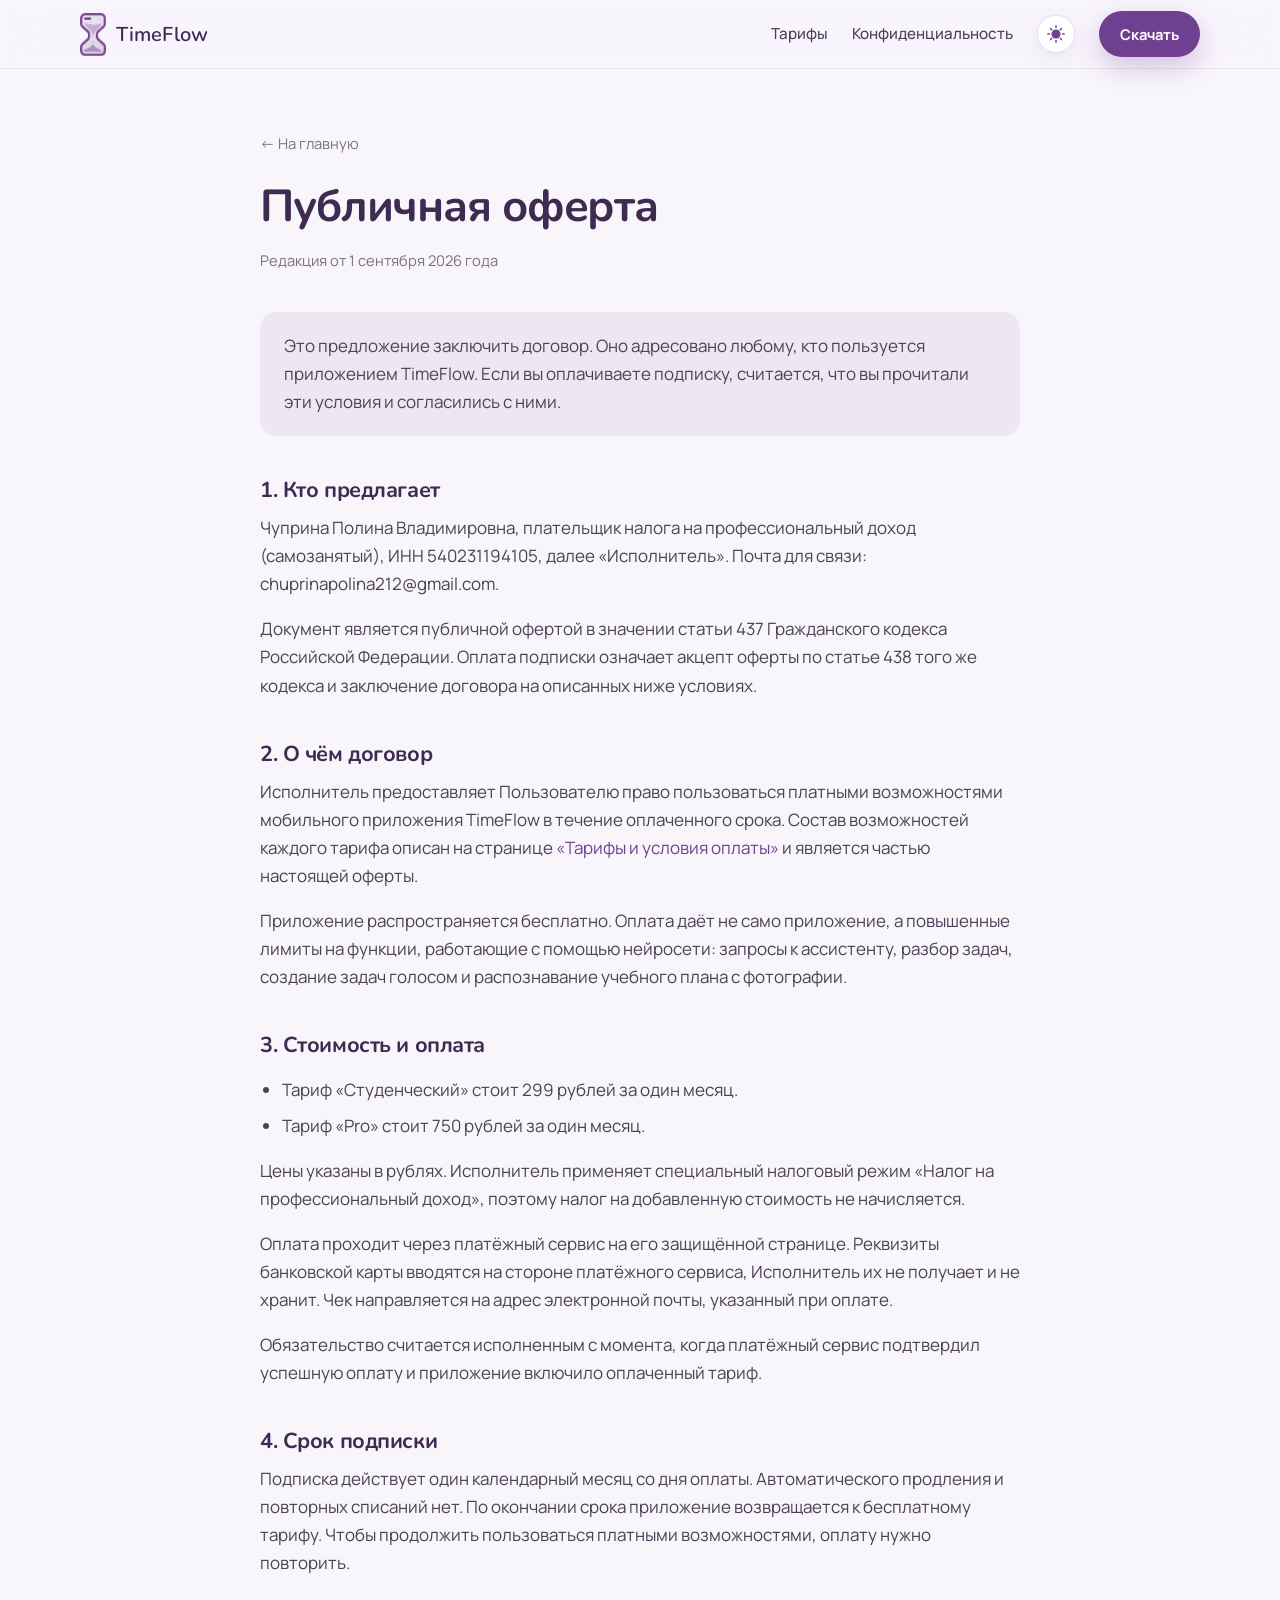
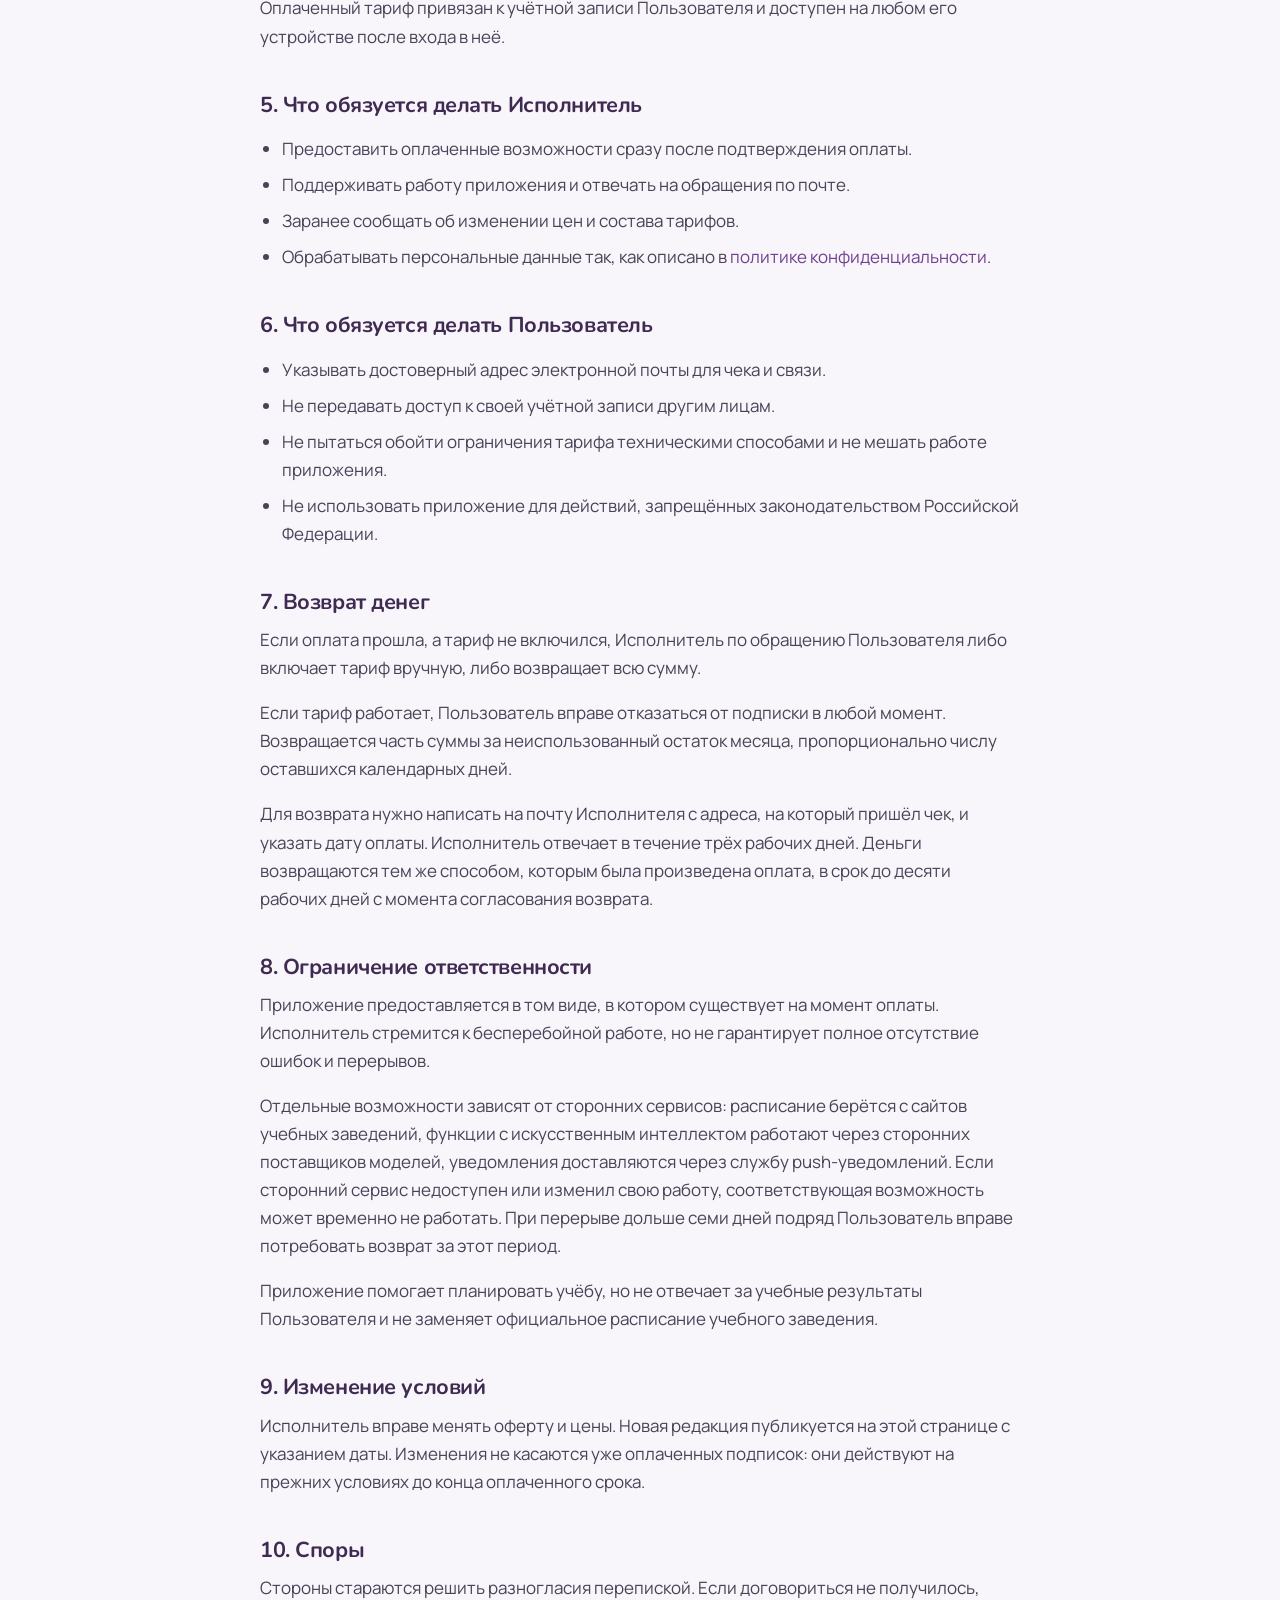
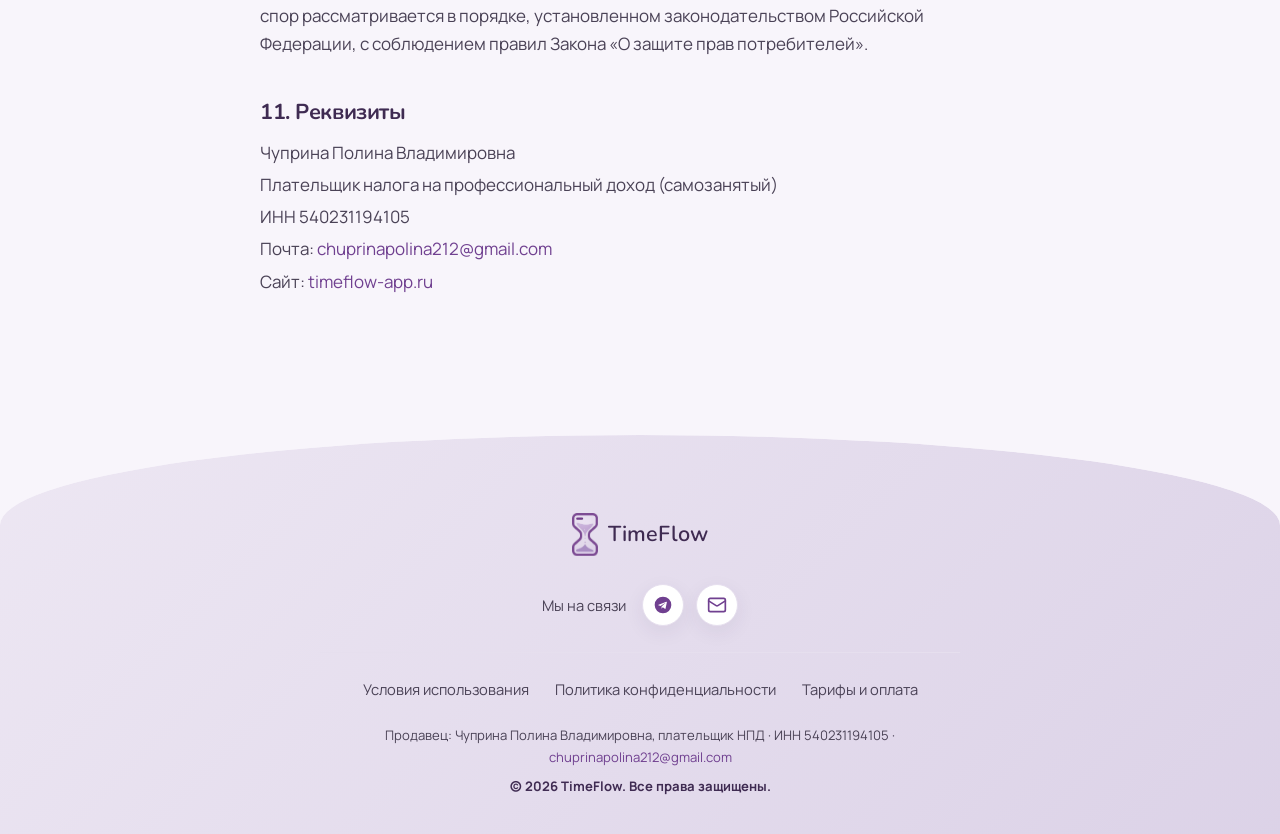
==== commit ec5a34ad: "Заставка: знак с бегущим кольцом вместо часов; фавикон без фона Co-Authored-By: Claude Opus 5.5 <nor" ====
--- a/oferta.html
+++ b/oferta.html
@@ -7,7 +7,7 @@
 <meta name="theme-color" content="#f8f5fb">
 <title>Публичная оферта — TimeFlow</title>
 <meta name="description" content="Публичная оферта на предоставление доступа к платным возможностям приложения TimeFlow.">
-<link rel="icon" href="assets/icon-180.png">
+<link rel="icon" type="image/png" href="assets/favicon.png">
 <link rel="preconnect" href="https://fonts.googleapis.com">
 <link rel="preconnect" href="https://fonts.gstatic.com" crossorigin>
 <link href="https://fonts.googleapis.com/css2?family=Manrope:wght@400;500;600;700;800&family=Nunito:wght@600;700;800&display=swap" rel="stylesheet">
@@ -41,49 +41,18 @@
 
 <div class="glow" id="glow" aria-hidden="true"></div>
 
-<!-- Заставка на время загрузки: песочные часы с фирменного знака.
-     Колбы, рамка и «блик» повторяют логотип, песок пересыпается сверху
-     вниз, потом часы переворачиваются. Блик намеренно вынесен из
-     вращающейся группы: он остаётся наверху, как отсвет на стекле, и
-     переворот не утаскивает его вниз. -->
+<!-- Заставка на время загрузки: знак TimeFlow стоит на месте, вокруг
+     бежит кольцо — как кольцо прогресса в карточке дня в приложении. -->
 <div class="loader" id="loader" aria-hidden="true">
   <div class="loader-in">
-    <svg class="loader-glass" viewBox="0 0 120 196" width="112" height="183" aria-hidden="true" focusable="false">
-      <defs>
-        <clipPath id="tfTop"><path d="M25 15H95A7 7 0 0 1 102 22V58C102 82 63 80 63 98H57C57 80 18 82 18 58V22A7 7 0 0 1 25 15Z"/></clipPath>
-        <clipPath id="tfBot"><path d="M57 98H63C63 116 102 114 102 138V174A7 7 0 0 1 95 181H25A7 7 0 0 1 18 174V138C18 114 57 116 57 98Z"/></clipPath>
-        <linearGradient id="tfBody" x1="0" y1="0" x2="0" y2="1">
-          <stop offset="0" stop-color="#f2ecf8"/>
-          <stop offset="1" stop-color="#e2d7ee"/>
-        </linearGradient>
-      </defs>
-
-      <g class="tf-glass">
-        <path class="tf-frame" d="M20 4H100A16 16 0 0 1 116 20V56C116 84 82 80 82 98C82 116 116 112 116 140V176A16 16 0 0 1 100 192H20A16 16 0 0 1 4 176V140C4 112 38 116 38 98C38 80 4 84 4 56V20A16 16 0 0 1 20 4Z"/>
-        <path class="tf-body" d="M25 15H95A7 7 0 0 1 102 22V58C102 82 63 80 63 98H57C57 80 18 82 18 58V22A7 7 0 0 1 25 15Z"/>
-        <path class="tf-body" d="M57 98H63C63 116 102 114 102 138V174A7 7 0 0 1 95 181H25A7 7 0 0 1 18 174V138C18 114 57 116 57 98Z"/>
-
-        <g clip-path="url(#tfTop)">
-          <path class="tf-sand-top" d="M-10 34C22 34 46 46 60 68 74 46 98 34 130 34V210H-10Z"/>
-        </g>
-        <g clip-path="url(#tfBot)">
-          <path class="tf-sand-bottom" d="M-10 108c30 0 44 24 70 24s40-24 70-24v104H-10Z"/>
-        </g>
-
-        <!-- Падающие песчинки: три штуки со сдвигом по времени, чтобы
-             струйка не выглядела мигающей точкой -->
-        <g class="tf-fall">
-          <ellipse class="tf-grain" cx="60" cy="98" rx="2.4" ry="3.2"/>
-          <ellipse class="tf-grain tf-grain-2" cx="60" cy="98" rx="1.9" ry="2.6"/>
-          <ellipse class="tf-grain tf-grain-3" cx="60" cy="98" rx="2.2" ry="2.9"/>
-        </g>
-      </g>
-
-      <rect class="tf-glare" x="28" y="23" width="32" height="11" rx="5.5"/>
-    </svg>
-
+    <div class="loader-mark">
+      <svg class="loader-ring" viewBox="0 0 120 120" width="148" height="148" aria-hidden="true" focusable="false">
+        <circle class="loader-ring-track" cx="60" cy="60" r="55"/>
+        <circle class="loader-ring-arc" cx="60" cy="60" r="55" pathLength="100"/>
+      </svg>
+      <img src="assets/mark.png" alt="" width="52" height="86">
+    </div>
     <span class="loader-word">TimeFlow</span>
-    <span class="loader-track"><span></span></span>
   </div>
 </div>
 
--- a/assets/style.css
+++ b/assets/style.css
@@ -43,13 +43,6 @@
   --loader-drop: 0 16px 28px rgba(87, 48, 113, .18);
   --fill-bg: #fdf3c7;
   --fill-ink: #6b5800;
-  /* Знак в заставке: рамка, колбы, песок, блик */
-  --mark-frame: #7a4fa0;
-  --mark-glass-1: #f2ecf8;
-  --mark-glass-2: #e2d7ee;
-  --mark-sand: #b9a0d4;
-  --mark-glare: #6b3f92;
-  --mark-glare-a: .5;
   color-scheme: light;
 }
 
@@ -98,12 +91,6 @@
   --loader-drop: 0 16px 28px rgba(0, 0, 0, .45);
   --fill-bg: #3a3319;
   --fill-ink: #f0dd93;
-  --mark-frame: #8e64b8;
-  --mark-glass-1: #2c2340;
-  --mark-glass-2: #221a31;
-  --mark-sand: #a583c8;
-  --mark-glare: #e2cdf7;
-  --mark-glare-a: .28;
   color-scheme: dark;
 }
 
@@ -333,641 +320,6 @@
    цветом и остаются чёткими на любом экране. Раньше тут стояли эмодзи, а их
    рисует система — на Windows, Android и айфоне они выходили разными. */
 .card-mark svg { width: 22px; height: 22px; }
-
-/* ── Возможности: сетка «бенто» ────────────────────────────────────────── */
-
-/* Шесть колонок, чтобы крупная карточка ассистента заняла две трети
-   ширины и две строки, а остальные легли вокруг неё по трети. */
-.bento {
-  display: grid;
-  gap: 22px;
-  grid-template-columns: repeat(6, minmax(0, 1fr));
-}
-.feat { grid-column: span 2; display: flex; flex-direction: column; }
-.feat[data-f="ai"] { grid-column: span 4; grid-row: span 2; }
-
-@media (max-width: 900px) {
-  .bento { grid-template-columns: repeat(2, minmax(0, 1fr)); }
-  .feat { grid-column: span 1; }
-  .feat[data-f="ai"], .feat[data-f="tg"] { grid-column: span 2; grid-row: auto; }
-}
-@media (max-width: 620px) {
-  .bento { grid-template-columns: 1fr; }
-  .feat, .feat[data-f="ai"], .feat[data-f="tg"] { grid-column: auto; }
-}
-
-/* Ассистент выделен фоном: это то, чего нет в обычном списке дел */
-.feat[data-f="ai"] {
-  background:
-    radial-gradient(120% 90% at 100% 100%, var(--lilac-soft), transparent 60%),
-    var(--surface);
-  padding: 34px;
-}
-.feat[data-f="ai"] h3 { font-size: 1.5rem; }
-.feat[data-f="ai"] p { font-size: 1.02rem; max-width: 30em; }
-
-/* Без этого значок внутри обёртки не приподнимался бы над карточкой */
-.feat-text { transform-style: preserve-3d; }
-
-/* Сценка прижата к низу карточки: в одном ряду тексты разной длины, а
-   сценки всё равно стоят на одной линии */
-.demo {
-  margin-top: auto;
-  padding-top: 22px;
-  font-size: .9rem;
-  line-height: 1.35;
-  color: var(--plum);
-}
-
-.bubble {
-  display: inline-block;
-  max-width: 100%;
-  padding: 9px 14px;
-  border-radius: 16px;
-  font-weight: 600;
-}
-.bubble-me {
-  align-self: flex-end;
-  background: var(--accent);
-  color: var(--on-accent);
-  border-bottom-right-radius: 5px;
-}
-.bubble-bot {
-  align-self: flex-start;
-  background: var(--lilac-soft);
-  border-bottom-left-radius: 5px;
-}
-
-/* Ассистент: фраза → готовая задача → силлабус */
-.demo-ai { display: flex; flex-direction: column; gap: 14px; }
-
-.made {
-  display: flex;
-  gap: 12px;
-  align-items: flex-start;
-  background: var(--surface);
-  border: 1px solid var(--line);
-  border-radius: 16px;
-  padding: 14px 16px;
-  box-shadow: var(--shadow-sm);
-}
-.made b { display: block; margin-bottom: 6px; }
-.made-check {
-  flex: none;
-  width: 20px;
-  height: 20px;
-  margin-top: 1px;
-  border-radius: 50%;
-  border: 2px solid var(--accent);
-}
-.chips { display: flex; flex-wrap: wrap; gap: 6px; }
-.chips i {
-  font-style: normal;
-  font-size: .78rem;
-  font-weight: 600;
-  padding: 2px 10px;
-  border-radius: 99px;
-  background: var(--lilac-soft);
-  color: var(--accent);
-}
-.chips .hot { background: var(--fill-bg); color: var(--fill-ink); }
-
-.syllabus { display: flex; align-items: center; gap: 14px; }
-.syl-page {
-  flex: none;
-  width: 34px;
-  height: 42px;
-  padding: 7px 6px;
-  border-radius: 6px;
-  border: 1.5px solid var(--lilac);
-  background: var(--surface);
-  display: flex;
-  flex-direction: column;
-  gap: 4px;
-}
-.syl-page i { height: 3px; border-radius: 2px; background: var(--lilac); }
-.syl-page i:nth-child(2) { width: 70%; }
-.syl-page i:nth-child(4) { width: 50%; }
-.syl-arrow {
-  position: relative;
-  width: 34px;
-  height: 2px;
-  background: var(--accent-half);
-}
-.syl-arrow::after {
-  content: "";
-  position: absolute;
-  right: 0;
-  top: -4px;
-  width: 8px;
-  height: 8px;
-  border-top: 2px solid var(--accent-half);
-  border-right: 2px solid var(--accent-half);
-  transform: rotate(45deg);
-}
-.syl-out { color: var(--muted); }
-.syl-out b { color: var(--accent); font-size: 1.15rem; }
-
-/* Расписание: три пары, идущая подсвечена */
-.demo-pairs { display: flex; flex-direction: column; gap: 6px; }
-.pair {
-  display: grid;
-  grid-template-columns: 46px 1fr auto;
-  align-items: center;
-  gap: 10px;
-  padding: 8px 12px;
-  border-radius: 12px;
-}
-.pair time { color: var(--muted); font-variant-numeric: tabular-nums; }
-.pair.now {
-  background: var(--lilac-soft);
-  font-weight: 700;
-}
-.pair em {
-  font-style: normal;
-  font-size: .74rem;
-  font-weight: 700;
-  color: var(--accent);
-  display: flex;
-  align-items: center;
-  gap: 5px;
-}
-.pair em::before {
-  content: "";
-  width: 7px;
-  height: 7px;
-  border-radius: 50%;
-  background: currentColor;
-  animation: nowPulse 1.8s ease-in-out infinite;
-}
-@keyframes nowPulse {
-  50% { opacity: .3; }
-}
-
-/* Задачи: одна сделана, у другой голосовая заметка */
-.demo-todo { display: flex; flex-direction: column; gap: 10px; }
-.todo { display: flex; align-items: center; gap: 10px; }
-.todo .box {
-  flex: none;
-  position: relative;
-  width: 18px;
-  height: 18px;
-  border-radius: 6px;
-  border: 2px solid var(--lilac);
-}
-.todo.is-done .box { background: var(--accent); border-color: var(--accent); }
-.todo.is-done .box::after {
-  content: "";
-  position: absolute;
-  left: 4px;
-  top: 1px;
-  width: 5px;
-  height: 9px;
-  border: solid var(--on-accent);
-  border-width: 0 2px 2px 0;
-  transform: rotate(45deg);
-}
-.todo.is-done > span { color: var(--muted); text-decoration: line-through; }
-.wave { display: flex; align-items: center; gap: 2px; margin-left: auto; height: 16px; }
-.wave b {
-  width: 3px;
-  height: 100%;
-  border-radius: 2px;
-  background: var(--accent-half);
-  animation: wave 1.1s ease-in-out infinite;
-}
-.wave b:nth-child(2) { animation-delay: -.2s; }
-.wave b:nth-child(3) { animation-delay: -.45s; }
-.wave b:nth-child(4) { animation-delay: -.7s; }
-.wave b:nth-child(5) { animation-delay: -.9s; }
-@keyframes wave {
-  0%, 100% { transform: scaleY(.35); }
-  50% { transform: scaleY(1); }
-}
-
-/* Комната: участники и код входа */
-.demo-room { display: flex; align-items: center; justify-content: space-between; gap: 12px; }
-.faces { display: flex; }
-.faces i {
-  width: 32px;
-  height: 32px;
-  margin-left: -8px;
-  border-radius: 50%;
-  border: 2px solid var(--surface);
-  display: grid;
-  place-items: center;
-  font-style: normal;
-  font-size: .78rem;
-  font-weight: 700;
-  color: var(--on-accent);
-  background: var(--accent);
-}
-.faces i:first-child { margin-left: 0; }
-.faces i:nth-child(2) { background: #d98fb0; color: #fff; }
-.faces i:nth-child(3) { background: #6fa8a0; color: #fff; }
-.faces i:nth-child(4) { background: var(--lilac-soft); color: var(--accent); }
-.demo-room code {
-  font: 700 .95rem/1 ui-monospace, "SFMono-Regular", Menlo, Consolas, monospace;
-  letter-spacing: .08em;
-  padding: 8px 12px;
-  border-radius: 10px;
-  border: 1.5px dashed var(--lilac);
-  color: var(--accent);
-}
-
-/* Виджет: плитка перекрашивается по кругу из четырёх цветов */
-.demo-widget { display: flex; align-items: center; gap: 10px; }
-.mini {
-  flex: none;
-  width: 64px;
-  height: 44px;
-  margin-right: 6px;
-  padding: 9px;
-  border-radius: 12px;
-  display: flex;
-  flex-direction: column;
-  justify-content: center;
-  gap: 6px;
-  background: #704090;
-  animation: miniTint 8s steps(1) infinite;
-}
-.mini i { height: 4px; border-radius: 2px; background: rgba(255, 255, 255, .85); }
-.mini i:last-child { width: 60%; background: rgba(255, 255, 255, .55); }
-@keyframes miniTint {
-  0% { background: #704090; }
-  25% { background: #d98fb0; }
-  50% { background: #6fa8a0; }
-  75% { background: #e7b75b; }
-}
-.swatch {
-  width: 22px;
-  height: 22px;
-  border-radius: 50%;
-  background: var(--c);
-  box-shadow: 0 0 0 3px var(--surface), 0 0 0 4px var(--line);
-}
-
-/* Телеграм: сообщение и ответ бота */
-.demo-tg { display: flex; flex-direction: column; gap: 8px; }
-
-/* Сценка ассистента разыгрывается, когда до карточки долистали: сначала
-   фраза, потом из неё задача, потом силлабус. Прячем только при живом
-   скрипте — иначе класса is-in не будет и сценка не появится. */
-.js .feat.reveal .demo-ai > * { opacity: 0; transform: translateY(10px); }
-.js .feat.reveal.is-in .demo-ai > * { animation: demoIn .5s cubic-bezier(.2, .7, .3, 1) both; }
-.js .feat.reveal.is-in .demo-ai > :nth-child(1) { animation-delay: .25s; }
-.js .feat.reveal.is-in .demo-ai > :nth-child(2) { animation-delay: .75s; }
-.js .feat.reveal.is-in .demo-ai > :nth-child(3) { animation-delay: 1s; }
-.js .feat.reveal.is-in .demo-ai > :nth-child(4) { animation-delay: 1.2s; }
-@keyframes demoIn {
-  to { opacity: 1; transform: none; }
-}
-
-@media (prefers-reduced-motion: reduce) {
-  .js .feat.reveal .demo-ai > * { opacity: 1; transform: none; }
-  .pair em::before, .wave b, .mini, .is-pop, .is-tick,
-  .made.is-thinking .made-check, .syllabus.is-scan .syl-page::after { animation: none; }
-}
-
-/* ── Сценки, с которыми можно играть ─────────────────────────────────
-
-   Кнопки в сценках сброшены до голого текста через :where — у него
-   нулевой вес, и собственные правила кнопок (цвет кружка, рамка пары)
-   его перекрывают без борьбы за специфичность. */
-
-:where(.demo) :where(button) {
-  font: inherit;
-  color: inherit;
-  background: none;
-  border: 0;
-  padding: 0;
-  margin: 0;
-  cursor: pointer;
-  text-align: inherit;
-  -webkit-tap-highlight-color: transparent;
-}
-.demo button:focus-visible {
-  outline: 2px solid var(--accent);
-  outline-offset: 2px;
-}
-/* У поля своя рамки нет: фокус показывает подсвеченная обёртка */
-.demo input:focus-visible { outline: none; }
-
-/* Появление нового: сообщение, карточка задачи, подсказка «скопировано» */
-.is-pop { animation: pop .38s cubic-bezier(.2, .8, .3, 1) both; }
-@keyframes pop {
-  from { opacity: 0; transform: translateY(8px) scale(.97); }
-}
-
-/* Ассистент */
-.ai-log { display: flex; flex-direction: column; gap: 12px; }
-.bubble { overflow-wrap: anywhere; }
-.made.is-thinking > div { opacity: .35; }
-.made.is-thinking .made-check {
-  border-color: var(--lilac);
-  border-top-color: var(--accent);
-  animation: spin .7s linear infinite;
-}
-@keyframes spin { to { transform: rotate(360deg); } }
-
-.ai-form, .tg-form {
-  display: flex;
-  align-items: center;
-  gap: 8px;
-  padding: 5px 5px 5px 16px;
-  border-radius: 99px;
-  border: 1px solid var(--line);
-  background: var(--surface);
-  transition: border-color .2s ease, box-shadow .2s ease;
-}
-.ai-form:focus-within, .tg-form:focus-within {
-  border-color: var(--accent-half);
-  box-shadow: 0 0 0 4px var(--lilac-soft);
-}
-.ai-input, .tg-input {
-  flex: 1;
-  min-width: 0;
-  border: 0;
-  outline: 0;
-  background: none;
-  font: inherit;
-  font-size: .92rem;
-  color: var(--plum);
-  padding: 6px 0;
-}
-.ai-input::placeholder, .tg-input::placeholder { color: var(--muted); opacity: .8; }
-.demo .ai-send, .demo .tg-send {
-  flex: none;
-  width: 36px;
-  height: 36px;
-  border-radius: 50%;
-  display: grid;
-  place-items: center;
-  background: var(--accent);
-  color: var(--on-accent);
-  transition: transform .15s ease, background .2s ease;
-}
-.ai-send svg, .tg-send svg { width: 17px; height: 17px; }
-.demo .ai-send:hover, .demo .tg-send:hover { background: var(--accent-deep); }
-.demo .ai-send:active, .demo .tg-send:active { transform: scale(.9); }
-
-.ai-ideas { display: flex; flex-wrap: wrap; gap: 8px; margin-top: -4px; }
-.demo .idea {
-  font-size: .8rem;
-  font-weight: 600;
-  padding: 5px 12px;
-  border-radius: 99px;
-  background: var(--lilac-soft);
-  color: var(--accent);
-  transition: background .2s ease, transform .15s ease;
-}
-.demo .idea:hover { background: var(--lilac); }
-.demo .idea:active { transform: scale(.96); }
-
-.demo .syllabus {
-  width: 100%;
-  padding: 10px 12px;
-  margin-top: 2px;
-  border-radius: 14px;
-  border: 1px dashed var(--lilac);
-  transition: background .2s ease, border-color .2s ease;
-}
-.demo .syllabus:hover { background: var(--lilac-soft); border-color: var(--accent-half); }
-.syl-go {
-  margin-left: auto;
-  font-size: .8rem;
-  font-weight: 700;
-  color: var(--accent);
-}
-.syl-page { position: relative; overflow: hidden; }
-/* Сканирование: светлая полоса проезжает по странице сверху вниз */
-.syllabus.is-scan .syl-page::after {
-  content: "";
-  position: absolute;
-  left: 0;
-  right: 0;
-  height: 30%;
-  top: -30%;
-  background: linear-gradient(180deg, transparent, var(--accent-half), transparent);
-  animation: scan .5s ease-in-out 3;
-}
-@keyframes scan { to { top: 100%; } }
-.syl-out b { font-variant-numeric: tabular-nums; display: inline-block; min-width: 1.3em; }
-
-/* Расписание: пары раскрываются по нажатию */
-/* Полоска слева — у каждой пары, и тянется на всю её высоту: раскрыл
-   пару — полоска выросла вместе с аудиторией и напоминанием. Идущая
-   сейчас пара — яркая полоска, раскрытая — полупрозрачная, остальные
-   бледные. Прямая полоска, а не внутренняя тень: тень на скруглённом
-   углу загибалась полумесяцем. */
-.pair-item {
-  position: relative;
-  border-radius: 12px;
-  transition: background .25s ease;
-}
-.pair-item::before {
-  content: "";
-  position: absolute;
-  left: 0;
-  top: 9px;
-  bottom: 9px;
-  width: 3px;
-  border-radius: 3px;
-  background: var(--lilac);
-  transition: background .25s ease;
-}
-.pair-item.is-open::before { background: var(--accent-half); }
-.pair-item.is-now::before { background: var(--accent); }
-.demo .pair { width: 100%; transition: background .2s ease; }
-.demo .pair:hover { background: var(--lilac-soft); }
-.pair-item.is-open { background: var(--lilac-soft); }
-.pair-item.is-open .pair:not(.now) { font-weight: 700; }
-.pair-more {
-  display: flex;
-  align-items: center;
-  justify-content: space-between;
-  gap: 8px;
-  max-height: 0;
-  padding: 0 12px;
-  overflow: hidden;
-  opacity: 0;
-  visibility: hidden;
-  font-size: .8rem;
-  color: var(--muted);
-  transition: max-height .3s ease, opacity .25s ease, padding .3s ease, visibility 0s .3s;
-}
-.pair-item.is-open .pair-more {
-  max-height: 60px;
-  padding: 2px 12px 10px;
-  opacity: 1;
-  visibility: visible;
-  transition: max-height .3s ease, opacity .25s ease .05s, padding .3s ease;
-}
-.demo .bell {
-  flex: none;
-  font-size: .76rem;
-  font-weight: 700;
-  padding: 4px 11px;
-  border-radius: 99px;
-  border: 1px solid var(--accent-half);
-  color: var(--accent);
-  transition: background .2s ease, color .2s ease;
-}
-.demo .bell[aria-pressed="true"] { background: var(--accent); border-color: var(--accent); color: var(--on-accent); }
-
-/* Задачи: галочки и голосовая заметка */
-.demo .todo .box { cursor: pointer; transition: background .2s ease, border-color .2s ease; }
-.demo .todo .box:hover { border-color: var(--accent-half); }
-.todo span { transition: color .25s ease; }
-.is-tick { animation: tick .35s cubic-bezier(.3, 1.6, .5, 1); }
-@keyframes tick { 50% { transform: scale(1.25); } }
-
-.demo .wave {
-  gap: 2px;
-  padding: 4px 8px;
-  border-radius: 99px;
-  background: var(--lilac-soft);
-  height: 26px;
-}
-.wave b { height: 14px; animation-play-state: paused; }
-.wave.is-playing b { animation-play-state: running; background: var(--accent); }
-.wave-time {
-  margin-left: 5px;
-  font-size: .72rem;
-  font-weight: 700;
-  color: var(--accent);
-  font-variant-numeric: tabular-nums;
-}
-
-/* Комната: вход и код */
-.demo-room { flex-direction: column; align-items: stretch; }
-.room-row { display: flex; align-items: center; justify-content: space-between; gap: 12px; }
-.faces i.me { display: none; background: var(--accent); color: var(--on-accent); font-size: .66rem; }
-.faces i.more { background: var(--lilac-soft); color: var(--accent); }
-.demo-room.is-in .faces i.me { display: grid; animation: pop .4s cubic-bezier(.3, 1.4, .5, 1) both; }
-.demo .room-code { position: relative; border-radius: 10px; }
-.demo .room-code:hover code { border-color: var(--accent-half); background: var(--lilac-soft); }
-.room-code code { display: block; transition: background .2s ease, border-color .2s ease; }
-.room-copied {
-  position: absolute;
-  left: 50%;
-  bottom: calc(100% + 6px);
-  transform: translateX(-50%);
-  white-space: nowrap;
-  font-size: .72rem;
-  font-weight: 700;
-  padding: 3px 9px;
-  border-radius: 8px;
-  background: var(--plum);
-  color: var(--paper);
-  opacity: 0;
-  pointer-events: none;
-  transition: opacity .2s ease;
-}
-.room-code.is-copied .room-copied { opacity: 1; }
-.demo .room-join {
-  margin-top: 12px;
-  padding: 9px 14px;
-  border-radius: 12px;
-  font-size: .86rem;
-  font-weight: 700;
-  text-align: center;
-  background: var(--lilac-soft);
-  color: var(--accent);
-  transition: background .2s ease, color .2s ease;
-}
-.demo .room-join:hover { background: var(--lilac); }
-.demo .room-join[aria-pressed="true"] { background: var(--accent); color: var(--on-accent); }
-
-/* Виджет: выбранный цвет красит плитку и останавливает её перекрашивание */
-.demo-widget { flex-wrap: wrap; row-gap: 12px; }
-.mini {
-  width: 84px;
-  height: 56px;
-  padding: 9px 10px;
-  gap: 5px;
-  justify-content: flex-end;
-  transition: background .35s ease;
-}
-.mini b { font-size: .7rem; line-height: 1; color: #fff; }
-.demo-widget.is-picked .mini { animation: none; background: var(--tint); }
-.swatches { display: flex; flex-wrap: wrap; gap: 10px; }
-.demo .swatch { transition: transform .15s ease, box-shadow .2s ease; }
-.demo .swatch:hover { transform: scale(1.12); }
-.demo .swatch[aria-pressed="true"] { box-shadow: 0 0 0 3px var(--surface), 0 0 0 5px var(--c); }
-
-/* На телефоне строке силлабуса тесно — стрелка уходит */
-@media (max-width: 620px) {
-  .syl-arrow { display: none; }
-  .demo .syllabus { gap: 10px; }
-}
-
-/* Телеграм */
-.tg-log { display: flex; flex-direction: column; gap: 8px; margin-bottom: 12px; }
-
-/* ── Снимки экрана ─────────────────────────────────────────────────────── */
-
-/* minmax(0, 1fr), а не просто 1fr: снимок лежит в обёртке, и колонка
-   брала за минимум натуральную ширину картинки — 620 пикселей. Колонки
-   вылезали за контейнер, страница становилась шире экрана, и на телефоне
-   из-под шапки выглядывала полоса фона. */
-.shots {
-  display: grid;
-  grid-template-columns: repeat(4, minmax(0, 1fr));
-  gap: 26px;
-}
-@media (max-width: 900px) {
-  .shots { grid-template-columns: repeat(2, minmax(0, 1fr)); }
-  /* Две колонки на планшете широкие, и снимок во всю колонку вышел бы
-     выше экрана */
-  .shots .shot { max-width: 300px; margin-inline: auto; }
-}
-
-/* На телефоне две колонки давали снимки шириной с ноготь: разобрать на них
-   было нечего, а подписи ломались по одному слову в строку. Поэтому здесь
-   лента с прокруткой вбок — как в магазинах приложений. Соседний снимок
-   выглядывает из-за края, и видно, что можно листать. */
-@media (max-width: 700px) {
-  .shots {
-    display: flex;
-    gap: 16px;
-    overflow-x: auto;
-    scroll-snap-type: x mandatory;
-    /* Выходим за поля .wrap ровно на них: лента идёт от края до края
-       экрана, но шире экрана не становится */
-    margin-inline: -20px;
-    padding: 4px 20px 16px;
-    scroll-padding-inline: 20px;
-    scrollbar-width: none;
-  }
-  .shots::-webkit-scrollbar { display: none; }
-
-  .shot-slot {
-    flex: 0 0 78%;
-    scroll-snap-align: center;
-  }
-}
-
-/* margin: 0 — у figure по умолчанию поля по 40 пикселей с боков, и
-   снимки выходили заметно уже своих колонок */
-.shot {
-  margin: 0;
-  border-radius: 26px;
-  overflow: hidden;
-  border: 1px solid var(--line);
-  background: var(--surface);
-  box-shadow: var(--shadow);
-}
-.shot img { width: 100%; }
-.shot figcaption {
-  padding: 14px 16px 18px;
-  font-family: var(--display);
-  font-size: 1.02rem;
-  font-weight: 700;
-  letter-spacing: -.01em;
-  color: var(--plum);
-  text-align: center;
-}
 
 /* ── Тарифы ────────────────────────────────────────────────────────────── */
 
@@ -1035,6 +387,97 @@
 .plan li.yes::before { background: var(--accent); }
 .plan .btn { margin-top: auto; }
 
+/* ── Счётчик скачиваний в полосе призыва ──────────────────────────────── */
+
+.downloads { display: grid; justify-items: center; gap: 2px; margin-top: 18px; }
+.downloads-num {
+  font-family: var(--display);
+  font-size: clamp(2.8rem, 7vw, 4.2rem);
+  font-weight: 800;
+  line-height: 1;
+  color: var(--accent);
+  font-variant-numeric: tabular-nums;
+}
+.downloads-label { color: var(--ink); font-weight: 600; }
+
+/* ── Заявка на новый вуз ──────────────────────────────────────────────── */
+
+.univ {
+  display: grid;
+  grid-template-columns: minmax(0, .9fr) minmax(0, 1.1fr);
+  gap: 48px;
+  align-items: center;
+}
+@media (max-width: 900px) { .univ { grid-template-columns: 1fr; gap: 26px; } }
+.univ-text p { color: var(--ink); max-width: 28em; }
+
+.univ-form { display: grid; gap: 16px; padding: 30px; }
+.field-row { display: grid; grid-template-columns: 1fr 1fr; gap: 16px; }
+@media (max-width: 560px) { .field-row { grid-template-columns: 1fr; } }
+
+.field { display: grid; gap: 7px; }
+.field > span { font-size: .9rem; font-weight: 600; color: var(--plum); }
+.field b { color: var(--accent); font-weight: 700; }
+.field input {
+  font: inherit;
+  color: var(--plum);
+  background: var(--paper);
+  border: 1px solid var(--line);
+  border-radius: 14px;
+  padding: 13px 16px;
+  transition: border-color .2s ease, box-shadow .2s ease;
+}
+.field input::placeholder { color: var(--muted); opacity: .75; }
+.field input:focus {
+  outline: none;
+  border-color: var(--accent);
+  box-shadow: 0 0 0 3px var(--halo);
+}
+
+.combo { position: relative; display: block; }
+.combo input { width: 100%; box-sizing: border-box; }
+.combo-list {
+  position: absolute;
+  z-index: 20;
+  left: 0;
+  right: 0;
+  top: calc(100% + 6px);
+  max-height: 380px;
+  scrollbar-width: thin;
+  scrollbar-color: var(--lilac) transparent;
+  overflow-y: auto;
+  margin: 0;
+  padding: 6px;
+  list-style: none;
+  background: var(--surface);
+  border: 1px solid var(--line);
+  border-radius: 16px;
+  box-shadow: var(--shadow);
+  animation: comboIn .18s cubic-bezier(.2, .7, .3, 1);
+}
+@keyframes comboIn { from { opacity: 0; transform: translateY(-4px); } }
+.combo-list li {
+  padding: 10px 12px;
+  border-radius: 10px;
+  color: var(--ink);
+  cursor: pointer;
+}
+.combo-list li mark { background: none; color: var(--accent); font-weight: 700; }
+.combo-list li[aria-selected="true"], .combo-list li:hover {
+  background: var(--lilac-soft);
+  color: var(--plum);
+}
+
+.check { display: flex; gap: 10px; align-items: flex-start; font-size: .86rem; color: var(--muted); line-height: 1.5; }
+.check input { margin-top: 3px; accent-color: var(--accent); width: 16px; height: 16px; flex: 0 0 16px; }
+
+.univ-form .btn { justify-self: start; }
+.univ-form .btn[disabled] { opacity: .6; cursor: progress; }
+.univ-status { margin: 0; font-size: .92rem; min-height: 1.4em; }
+.univ-status.ok { color: #2f8a4e; }
+.univ-status.err { color: #c0392b; }
+.univ-honey { position: absolute; left: -9999px; width: 1px; height: 1px; opacity: 0; }
+
 /* ── Вопросы ───────────────────────────────────────────────────────────── */
 
 details {
@@ -1073,11 +516,14 @@
 .foot {
   margin-top: 40px;
   font-size: .92rem;
-  color: var(--muted);
+  color: var(--ink); /* серый --muted на сиреневом читался плохо */
   text-align: center;
 }
 .foot-arc {
-  background: var(--lilac-soft);
+  /* Тот же переливающийся сиреневый, что у полосы «Попробуйте бесплатно» */
+  background: linear-gradient(135deg, var(--lilac-soft), var(--lilac), var(--lilac-soft));
+  background-size: 220% 220%;
+  animation: stripShift 18s ease-in-out infinite;
   border-radius: 50% 50% 0 0 / 90px 90px 0 0;
   padding: 78px 0 36px;
 }
@@ -1140,6 +586,85 @@
   color: var(--plum);
 }
 
+/* Появление подвала: плашка проступает мягким пятном из нижней кромки,
+   поднимается и растекается в стороны, а размытый край по ходу
+   собирается в чёткий — как свет из-за горизонта. Это маска с радиальным
+   градиентом: её размеры и ширину мягкого края ведут три переменные,
+   объявленные через @property, чтобы браузер умел их плавно менять.
+   По ключевым кадрам пятно сначала встаёт куполом, потом расходится
+   в стороны. В конце маска больше плашки и ничего не срезает. Прячем
+   только при живом скрипте — is-in ставит site.js, как и у .reveal. */
+@property --arc-rx { syntax: '<percentage>'; inherits: false; initial-value: 160%; }
+@property --arc-ry { syntax: '<percentage>'; inherits: false; initial-value: 420%; }
+@property --arc-solid { syntax: '<percentage>'; inherits: false; initial-value: 72%; }
+.foot-arc {
+  -webkit-mask-image: radial-gradient(var(--arc-rx) var(--arc-ry) at 50% 100%, #000 var(--arc-solid), transparent 100%);
+  mask-image: radial-gradient(var(--arc-rx) var(--arc-ry) at 50% 100%, #000 var(--arc-solid), transparent 100%);
+}
+/* До старта плашки не видно совсем: видимое пятно в ожидании давало
+   «первую волну», а запуск — вторую */
+.js .foot:not(.is-in) .foot-arc { --arc-rx: 18%; --arc-ry: 0%; --arc-solid: 0%; }
+/* Переливание — первым, как в базовом правиле: при смене списка
+   анимация на том же месте с тем же именем не перезапускается, и цвет
+   не дёргается в момент старта */
+.foot.is-in .foot-arc {
+  animation:
+    stripShift 18s ease-in-out infinite,
+    arcRise 1.8s linear both;
+}
+/* Ход сосчитан заранее: одна кривая замедления на всю анимацию, шаги
+   по 5% с равномерным ходом между ними. С тремя ключевыми кадрами и общей
+   функцией плавности купол разгонялся и тормозил на каждом отрезке —
+   выглядело как несколько волн подряд. */
+@keyframes arcRise {
+    0% { --arc-rx: 18.0%; --arc-ry: 0.0%; --arc-solid: 0.0%; }
+    5% { --arc-rx: 22.7%; --arc-ry: 42.1%; --arc-solid: 9.9%; }
+   10% { --arc-rx: 28.9%; --arc-ry: 78.2%; --arc-solid: 18.6%; }
+   15% { --arc-rx: 36.0%; --arc-ry: 108.1%; --arc-solid: 26.2%; }
+   20% { --arc-rx: 43.9%; --arc-ry: 131.0%; --arc-solid: 32.6%; }
+   25% { --arc-rx: 53.1%; --arc-ry: 147.7%; --arc-solid: 38.2%; }
+   30% { --arc-rx: 63.1%; --arc-ry: 162.5%; --arc-solid: 43.1%; }
+   35% { --arc-rx: 73.3%; --arc-ry: 178.2%; --arc-solid: 47.4%; }
+   40% { --arc-rx: 83.4%; --arc-ry: 196.6%; --arc-solid: 51.4%; }
+   45% { --arc-rx: 93.2%; --arc-ry: 218.9%; --arc-solid: 54.9%; }
+   50% { --arc-rx: 103.1%; --arc-ry: 244.7%; --arc-solid: 58.1%; }
+   55% { --arc-rx: 112.7%; --arc-ry: 272.0%; --arc-solid: 60.9%; }
+   60% { --arc-rx: 121.9%; --arc-ry: 299.3%; --arc-solid: 63.3%; }
+   65% { --arc-rx: 130.3%; --arc-ry: 325.3%; --arc-solid: 65.4%; }
+   70% { --arc-rx: 137.9%; --arc-ry: 349.1%; --arc-solid: 67.2%; }
+   75% { --arc-rx: 144.5%; --arc-ry: 370.0%; --arc-solid: 68.7%; }
+   80% { --arc-rx: 150.0%; --arc-ry: 387.7%; --arc-solid: 69.9%; }
+   85% { --arc-rx: 154.3%; --arc-ry: 401.7%; --arc-solid: 70.8%; }
+   90% { --arc-rx: 157.5%; --arc-ry: 411.8%; --arc-solid: 71.5%; }
+   95% { --arc-rx: 159.4%; --arc-ry: 417.9%; --arc-solid: 71.9%; }
+  100% { --arc-rx: 160.0%; --arc-ry: 420.0%; --arc-solid: 72.0%; }
+}
+
+.foot-arc .wrap > * {
+  transition:
+    opacity .6s ease var(--foot-delay, 0ms),
+    transform .7s cubic-bezier(.2, .7, .3, 1) var(--foot-delay, 0ms);
+}
+.js .foot:not(.is-in) .foot-arc .wrap > * { opacity: 0; transform: translateY(18px); }
+.foot-arc .wrap > :nth-child(1) { --foot-delay: 220ms; }
+.foot-arc .wrap > :nth-child(2) { --foot-delay: 300ms; }
+.foot-arc .wrap > :nth-child(3) { --foot-delay: 380ms; }
+.foot-arc .wrap > :nth-child(4) { --foot-delay: 450ms; }
+.foot-arc .wrap > :nth-child(5) { --foot-delay: 510ms; }
+
+/* Иконки связи ещё и «выпрыгивают» с лёгким перелётом. Анимация, а не
+   transition: иначе задержка появления мешала бы наведению. backwards —
+   после прыжка она отпускает transform, и подъём при наведении работает. */
+@keyframes footPop {
+  from { opacity: 0; transform: scale(.4); }
+  to { opacity: 1; transform: none; }
+}
+.foot.is-in .foot-icon {
+  animation: footPop .55s cubic-bezier(.3, 1.6, .5, 1) backwards;
+}
+.foot.is-in .foot-icon:nth-of-type(1) { animation-delay: 380ms; }
+.foot.is-in .foot-icon:nth-of-type(2) { animation-delay: 450ms; }
+
 @media (max-width: 560px) {
   .foot-arc { border-radius: 50% 50% 0 0 / 44px 44px 0 0; padding-top: 56px; }
   .foot-links { flex-direction: column; gap: 10px; }
@@ -1202,17 +727,10 @@
 
 /* ── Заставка загрузки ─────────────────────────────────────────────────── */
 
-/* Песочные часы с фирменного знака: та же рамка со скруглёнными углами, те
-   же колбы с узкой перемычкой. Песок пересыпается сверху вниз, потом часы
-   переворачиваются и всё повторяется.
-
-   Стык цикла не виден потому, что песка ровно на одну колбу: в начале
-   верхняя полна до крышки, в конце нижняя полна до перемычки. Переворот
-   на 180° ставит полную колбу наверх — ровно ту картинку, с которой цикл
-   начинается. Сверху песок уходит воронкой, снизу растёт горкой: их
-   поверхности нарисованы с запасом за краями колб, поэтому в начале и в
-   конце не видны. Блик на стекле нарисован вне вращающейся группы и на
-   время переворота гаснет.
+/* Знак TimeFlow в центре, вокруг бежит кольцо: дуга вращается и при этом
+   то растягивается, то сжимается, так что кольцо не выглядит застывшим.
+   Долю загруженного оно не показывает — её никто не знает, — только то,
+   что работа идёт.
 
    Заставка обязана исчезнуть даже без JavaScript, иначе сайт превратится в
    один сиреневый экран. Поэтому у неё два независимых выключателя: скрипт
@@ -1251,105 +769,62 @@
 
 .loader-in { text-align: center; }
 
+/* Размеры заданы и в разметке: место под знак занято до того, как доедет
+   css, и заставка не дёргается */
+.loader-mark {
+  position: relative;
+  width: 148px;
+  height: 148px;
+  margin: 0 auto;
+}
+.loader-mark img {
+  position: absolute;
+  top: 50%;
+  left: 50%;
+  width: 52px;
+  height: 86px;
+  transform: translate(-50%, -50%);
+  filter: drop-shadow(var(--loader-drop));
+}
+
+.loader-ring {
+  display: block;
+  width: 100%;
+  height: 100%;
+  animation: loaderSpin 1.6s linear infinite;
+}
+.loader-ring circle {
+  fill: none;
+  stroke-width: 4;
+}
+.loader-ring-track { stroke: var(--lilac); }
+.loader-ring-arc {
+  stroke: var(--accent);
+  stroke-linecap: round;
+  stroke-dasharray: 22 78;
+  transform-box: view-box;
+  transform-origin: 60px 60px;
+  animation: loaderArc 1.6s ease-in-out infinite;
+}
+
+@keyframes loaderSpin {
+  to { transform: rotate(360deg); }
+}
+/* Дуга растёт, потом её хвост догоняет голову: длина и сдвиг меняются
+   вместе, поэтому голова идёт ровно, а хвост то отстаёт, то подтягивается */
+@keyframes loaderArc {
+  0%   { stroke-dasharray: 8 92;  stroke-dashoffset: 0; }
+  50%  { stroke-dasharray: 60 40; stroke-dashoffset: -14; }
+  100% { stroke-dasharray: 8 92;  stroke-dashoffset: -100; }
+}
+
 .loader-word {
   display: block;
-  margin-top: 22px;
+  margin-top: 20px;
   font-family: var(--display);
   font-size: 1.45rem;
   color: var(--plum);
   letter-spacing: .06em;
-}
-
-/* Полоска не показывает долю загруженного — её никто не знает. Она просто
-   говорит, что работа идёт */
-.loader-track {
-  display: block;
-  width: 132px;
-  height: 3px;
-  margin: 18px auto 0;
-  border-radius: 3px;
-  background: var(--lilac);
-  overflow: hidden;
-}
-.loader-track span {
-  display: block;
-  width: 45%;
-  height: 100%;
-  border-radius: 3px;
-  background: var(--accent);
-  animation: loaderSweep 1.4s cubic-bezier(.65, 0, .35, 1) infinite;
-}
-@keyframes loaderSweep {
-  0% { transform: translateX(-105%); }
-  100% { transform: translateX(325%); }
-}
-
-/* Размер задан стилем, а не только атрибутами: в разметке они нужны, чтобы
-   место под знак было занято до того, как доедет css, и заставка не дёрнулась */
-.loader-glass {
-  display: block;
-  margin: -12px auto;
-  width: 208px;
-  height: 208px;
-  filter: drop-shadow(var(--loader-drop));
-}
-
-.tf-frame { fill: var(--mark-frame); }
-.tf-body { fill: url(#tfBody); }
-.tf-sand-top, .tf-sand-bottom, .tf-grain { fill: var(--mark-sand); }
-.tf-glare {
-  fill: var(--mark-glare);
-  opacity: var(--mark-glare-a);
-  animation: tfGlare 3.6s linear infinite;
-}
-
-/* transform-box: view-box — иначе сдвиг считался бы от рамки самой фигуры,
-   а не от системы координат svg, и песок уехал бы мимо колбы */
-.tf-glass, .tf-sand-top, .tf-sand-bottom, .tf-grain { transform-box: view-box; }
-
-.tf-glass {
-  transform-origin: 60px 98px;
-  animation: tfFlip 3.6s cubic-bezier(.66, 0, .3, 1) infinite;
-}
-.tf-sand-top { animation: tfDrain 3.6s ease-in-out infinite; }
-.tf-sand-bottom { animation: tfFill 3.6s ease-in-out infinite; }
-
-/* Песчинки падают по одной дорожке, но с разным разбегом — получается
-   непрерывная струйка, а не мигающая точка */
-.tf-grain {
-  transform-origin: 60px 98px;
-  animation: tfGrain 1.05s cubic-bezier(.4, 0, .8, .4) infinite;
-}
-.tf-grain-2 { animation-delay: .35s; }
-.tf-grain-3 { animation-delay: .7s; }
-.tf-fall { animation: tfStream 3.6s linear infinite; }
-
-@keyframes tfDrain {
-  0%, 4% { transform: translateY(0); }
-  72%, 100% { transform: translateY(112px); }
-}
-@keyframes tfFill {
-  0%, 8% { transform: translateY(100px); }
-  76%, 100% { transform: translateY(0); }
-}
-@keyframes tfGlare {
-  0%, 76% { opacity: var(--mark-glare-a); }
-  80%, 96% { opacity: 0; }
-  100% { opacity: var(--mark-glare-a); }
-}
-@keyframes tfFlip {
-  0%, 80% { transform: rotate(0deg); }
-  100% { transform: rotate(180deg); }
-}
-@keyframes tfGrain {
-  0% { transform: translateY(-4px) scaleY(.7); opacity: 0; }
-  15%, 85% { opacity: 1; }
-  100% { transform: translateY(44px) scaleY(1.15); opacity: 0; }
-}
-@keyframes tfStream {
-  0%, 5% { opacity: 0; }
-  10%, 70% { opacity: 1; }
-  75%, 100% { opacity: 0; }
 }
 
 /* ── Движение на странице ──────────────────────────────────────────────── */
@@ -1403,7 +878,7 @@
 .top { transition: box-shadow .25s ease, background .25s ease; }
 .top.is-stuck { box-shadow: var(--shadow-stuck); }
 
-/* Карточки и снимки приподнимаются под курсором */
+/* Карточки приподнимаются под курсором */
 .card, .plan {
   /* Короче, чем у снимков: карточка ещё и наклоняется за курсором, и
      долгая плавность там читается как отставание от мыши */
@@ -1412,12 +887,6 @@
     box-shadow .28s ease,
     border-color .28s ease;
 }
-.shot {
-  transition:
-    transform .28s cubic-bezier(.2, .7, .3, 1),
-    box-shadow .28s ease,
-    border-color .28s ease;
-}
 .card:hover, .plan:hover {
   border-color: var(--lilac);
   box-shadow: var(--shadow);
@@ -1429,11 +898,6 @@
   transform: translateZ(18px) translateY(-2px) rotate(-6deg) scale(1.06);
   background: var(--lilac);
 }
-
-.shot:hover { transform: translateY(-6px); box-shadow: var(--shadow-hover); }
-/* Картинку внутри чуть приближаем — рамка обрезает лишнее сама */
-.shot img { transition: transform .5s cubic-bezier(.2, .7, .3, 1); }
-.shot:hover img { transform: scale(1.03); }
 
 /* Нажатие должно чувствоваться: кнопка проседает под пальцем */
 .btn:active { transform: scale(.97); }
@@ -1514,43 +978,11 @@
   }
 
   .loader { animation-delay: 1.2s; }
-  .tf-sand-top { transform: translateY(56px); }
-  .tf-sand-bottom { transform: translateY(50px); }
-  .tf-fall { opacity: 0; }
-  .loader-track span { width: 100%; }
+  .loader-ring-arc { stroke-dasharray: 30 70; }
 
   .js .reveal:not(.is-in) { opacity: 1; transform: none; }
-}
-
-/* ── Снимки разъезжаются по прокрутке ──────────────────────────────────── */
-
-/* Пока блок подъезжает снизу, снимки лежат веером у середины и
-   расходятся в стороны по мере прокрутки. Долю пройденного (0…1) считает
-   скрипт и кладёт в --p на .shots.
-
-   По умолчанию --p: 1 — то есть «уже разъехались». Это важно: без скрипта
-   и при выключенном движении раздел должен выглядеть обычным рядом
-   снимков, а не кучей друг на друге. */
-.shots { --p: 1; }
-
-/* Снимков четыре: крайние едут от середины вдвое с лишним дальше
-   внутренних, а внутренние лежат поверх крайних */
-.shot-slot { --dir: 0; }
-.shots > .shot-slot:nth-child(1) { --dir: 1.5; z-index: 1; }
-.shots > .shot-slot:nth-child(2) { --dir: .5; z-index: 2; }
-.shots > .shot-slot:nth-child(3) { --dir: -.5; z-index: 2; }
-.shots > .shot-slot:nth-child(4) { --dir: -1.5; z-index: 1; }
-
-@media (min-width: 901px) {
-  .shot-slot {
-    /* Своего transition нет намеренно: положение задаёт прокрутка, и
-       сглаживание превратилось бы в отставание от пальца */
-    transform:
-      translateX(calc(var(--dir) * (1 - var(--p)) * 64%))
-      rotate(calc(var(--dir) * (1 - var(--p)) * -5deg))
-      scale(calc(1 - (1 - var(--p)) * 0.13));
-    opacity: calc(.34 + .66 * var(--p));
-  }
+  .js .foot:not(.is-in) .foot-arc { -webkit-mask-image: none; mask-image: none; }
+  .js .foot:not(.is-in) .foot-arc .wrap > * { opacity: 1; transform: none; }
 }
 
 /* ── Наклон карточек за курсором ───────────────────────────────────────── */
@@ -1581,7 +1013,7 @@
     transform: translateY(var(--lift));
     transform-style: flat;
   }
-  .card-mark, .feat-text { transform: none; transform-style: flat; }
+  .card-mark { transform: none; transform-style: flat; }
 }
 
 /* ── Бегущий блик на главной кнопке ────────────────────────────────────── */
@@ -1646,7 +1078,6 @@
 .price { font-variant-numeric: tabular-nums; }
 
 @media (prefers-reduced-motion: reduce) {
-  .shots { --p: 1; }
   .card, .plan { --rx: 0deg; --ry: 0deg; }
   .top::after { display: none; }
   .btn-main:hover::after { animation: none; }
@@ -1800,11 +1231,6 @@
   .glow { display: none; }
 }
 
-/* Колбы в заставке залиты градиентом из разметки, а его остановки — тоже
-   свойства css, поэтому тема достаёт и их */
-#tfBody stop:first-child { stop-color: var(--mark-glass-1); }
-#tfBody stop:last-child { stop-color: var(--mark-glass-2); }
-
 /* ── Песочные часы ─────────────────────────────────────────────────────
 
    Знак-картинка и трёхмерная сцена лежат в одной коробке друг на друге:
@@ -2060,3 +1486,1151 @@
   .glass-fallback img { transform: none; }
   .phone { animation: none; }
 }
+
+/* ── Возможности: телефон, который листается ──────────────────────────
+
+   Слева возможности, по одной на экран прокрутки, справа прилипший
+   телефон. Какая возможность сейчас посередине, ту он и показывает,
+   а сам стоит неподвижно. Углы наклона кладёт в --rx, --ry и --rz
+   features.js.
+
+   Телефон рисуется в своём размере, 300 на 630, и целиком масштабируется
+   через --k: так экраны внутри одинаковы на любом окне, а на низком
+   ноутбуке или телефоне просто становятся мельче. */
+
+.fx-grid {
+  display: grid;
+  grid-template-columns: minmax(0, 1fr) 400px;
+  gap: 48px;
+}
+
+.fx-steps { list-style: none; margin: 0; padding: 0 0 18vh; }
+.fx-step {
+  min-height: 72vh;
+  min-height: 72svh;
+  max-width: 30em;
+  display: flex;
+  flex-direction: column;
+  justify-content: center;
+  opacity: .28;
+  transition: opacity .45s ease;
+}
+.fx-step.is-active { opacity: 1; }
+.fx-step h3 {
+  font-family: var(--display);
+  font-size: clamp(1.45rem, 2.6vw, 2rem);
+  letter-spacing: -.015em;
+  margin-bottom: .35em;
+}
+.fx-step p { color: var(--muted); font-size: 1.05rem; margin: 0; }
+.fx-step svg {
+  fill: none;
+  stroke: currentColor;
+  stroke-width: 2;
+  stroke-linecap: round;
+  stroke-linejoin: round;
+}
+/* Без скрипта прокрутку считать некому: возможности идут обычным
+   списком, все яркие */
+html:not(.js) .fx-step { opacity: 1; min-height: 0; padding: 28px 0; }
+
+.fx-stage {
+  position: sticky;
+  top: 68px;
+  height: calc(100vh - 68px);
+  height: calc(100svh - 68px);
+  display: flex;
+  align-items: center;
+  justify-content: center;
+  gap: 26px;
+}
+
+/* Точки — сколько всего экранов и какой сейчас. Нажатие ведёт к нему.
+   Сама точка маленькая, поэтому кнопка вокруг неё шире. */
+.fx-dots { display: flex; flex-direction: column; gap: 4px; }
+.fx-dots button {
+  position: relative;
+  width: 20px;
+  height: 20px;
+  padding: 0;
+  border: 0;
+  background: none;
+  cursor: pointer;
+}
+.fx-dots button::before {
+  content: "";
+  position: absolute;
+  left: 6px;
+  top: 6px;
+  width: 8px;
+  height: 8px;
+  border-radius: 99px;
+  background: var(--lilac);
+  transition: background .3s ease, transform .3s ease;
+}
+.fx-dots button:hover::before { background: var(--accent-half); }
+.fx-dots button.is-on::before { background: var(--accent); transform: scale(1.35); }
+.fx-dots button:focus-visible { outline: 2px solid var(--accent); border-radius: 50%; }
+
+/* ── Корпус ── */
+
+.ph {
+  --k: 1;
+  --rx: 0deg;
+  --ry: 0deg;
+  --rz: 0deg;
+  --gx: 0;
+  position: relative;
+  flex: none;
+  width: calc(300px * var(--k));
+  height: calc(630px * var(--k));
+}
+.ph-body {
+  position: absolute;
+  left: 50%;
+  top: 50%;
+  width: 300px;
+  height: 630px;
+  margin: -315px 0 0 -150px;
+  transform:
+    scale(var(--k))
+    perspective(1600px)
+    rotateX(var(--rx))
+    rotateY(var(--ry))
+    rotateZ(var(--rz));
+  transform-style: preserve-3d;
+}
+.ph-edge {
+  position: absolute;
+  inset: 0;
+  border-radius: 48px;
+  background: linear-gradient(100deg, #1b1721, #554a63 42%, #2c2533 62%, #141118);
+  transform: translateZ(calc(var(--z) * -1.6px));
+}
+/* Кнопки громкости и питания торчат из середины толщины */
+.ph-edge:nth-child(4)::before,
+.ph-edge:nth-child(4)::after {
+  content: "";
+  position: absolute;
+  right: -2.5px;
+  width: 3px;
+  border-radius: 2px;
+  background: #4a4058;
+}
+.ph-edge:nth-child(4)::before { top: 118px; height: 64px; }
+.ph-edge:nth-child(4)::after { top: 200px; height: 38px; }
+
+.ph-face {
+  position: absolute;
+  inset: 0;
+  padding: 10px;
+  border-radius: 48px;
+  background: #0b0a0f;
+  box-shadow: inset 0 0 0 1.5px #3a3246;
+}
+.ph-shadow {
+  position: absolute;
+  left: 14%;
+  right: 14%;
+  bottom: calc(-26px * var(--k));
+  height: calc(34px * var(--k));
+  border-radius: 50%;
+  background: radial-gradient(closest-side, rgba(63, 43, 82, .32), transparent);
+  filter: blur(4px);
+  transform: translateX(calc(var(--gx) * -1.2px));
+}
+[data-theme="dark"] .ph-shadow { background: radial-gradient(closest-side, rgba(0, 0, 0, .6), transparent); }
+
+/* Блик скользит по стеклу вслед за поворотом */
+.ph-glare {
+  position: absolute;
+  inset: 10px;
+  z-index: 8;
+  border-radius: 39px;
+  pointer-events: none;
+  background: linear-gradient(115deg, transparent 38%, rgba(255, 255, 255, .07) 50%, transparent 62%);
+  background-size: 300% 100%;
+  background-position: calc(50% + var(--gx) * 2%) 0;
+}
+
+/* ── Экран ── */
+
+.ph-screen {
+  --a-bg: #131217;
+  --a-card: #1e1c23;
+  --a-card2: #2a2730;
+  --a-line: rgba(255, 255, 255, .07);
+  --a-text: #ecebf2;
+  --a-sub: #9e9aa9;
+  --a-acc: #6c63ff;
+  --a-acc-text: #9a91ff;
+  --a-lil: #cbc1ff;
+  --a-lil-ink: #2b2450;
+  --a-red: #ff5b52;
+  --a-blue: #2f86eb;
+  --a-green: #57b35b;
+  --dir: 1;
+  position: relative;
+  height: 100%;
+  border-radius: 39px;
+  overflow: hidden;
+  isolation: isolate;
+  background: var(--a-bg);
+  color: var(--a-text);
+  font: 400 12px/1.3 Roboto, "Segoe UI", system-ui, -apple-system, sans-serif;
+  -webkit-font-smoothing: antialiased;
+}
+/* Глазок фронтальной камеры */
+.ph-screen::before {
+  content: "";
+  position: absolute;
+  top: 8px;
+  left: 50%;
+  z-index: 7;
+  width: 10px;
+  height: 10px;
+  margin-left: -5px;
+  border-radius: 50%;
+  background: #050407;
+  box-shadow: 0 0 0 1.5px #1c1a22;
+}
+
+.ph-fallback { width: 100%; height: 100%; object-fit: cover; }
+.js .ph-fallback { display: none; }
+html:not(.js) .scr { display: none; }
+
+/* Экраны лежат стопкой. Новый въезжает с той стороны, куда листают,
+   старый уходит в другую. */
+.scr {
+  position: absolute;
+  inset: 0;
+  display: flex;
+  flex-direction: column;
+  padding: 0 12px;
+  background: var(--a-bg);
+  visibility: hidden;
+  opacity: 0;
+  transform: translateX(calc(var(--dir) * 16%)) scale(.98);
+  transition:
+    opacity .3s ease,
+    transform .42s cubic-bezier(.2, .7, .3, 1),
+    visibility 0s .42s;
+}
+.scr.is-on {
+  z-index: 1;
+  visibility: visible;
+  opacity: 1;
+  transform: none;
+  transition: opacity .3s ease, transform .42s cubic-bezier(.2, .7, .3, 1);
+}
+.scr.is-out { transform: translateX(calc(var(--dir) * -10%)) scale(.98); }
+
+/* Кнопки и поля внутри — голые: :where не добавляет веса, и свои
+   правила каждой кнопки его перекрывают без борьбы */
+.ph :where(button) {
+  font: inherit;
+  color: inherit;
+  background: none;
+  border: 0;
+  padding: 0;
+  margin: 0;
+  cursor: pointer;
+  text-align: inherit;
+  -webkit-tap-highlight-color: transparent;
+}
+.ph :where(input) {
+  font: inherit;
+  color: inherit;
+  background: none;
+  border: 0;
+  outline: 0;
+  min-width: 0;
+}
+.ph input::placeholder { color: var(--a-sub); opacity: 1; }
+.ph button:focus-visible { outline: 2px solid var(--a-lil); outline-offset: 1px; }
+
+.ic {
+  flex: none;
+  width: 16px;
+  height: 16px;
+  fill: none;
+  stroke: currentColor;
+  stroke-width: 2;
+  stroke-linecap: round;
+  stroke-linejoin: round;
+}
+
+.a-status {
+  flex: none;
+  height: 26px;
+  display: flex;
+  align-items: center;
+  justify-content: space-between;
+  padding: 2px 12px 0 14px;
+  font-size: 11px;
+  font-weight: 600;
+}
+.a-sys { display: flex; align-items: flex-end; gap: 1.5px; height: 9px; }
+.a-sys b { width: 2.5px; border-radius: 1px; background: currentColor; }
+.a-sys b:nth-child(1) { height: 4px; }
+.a-sys b:nth-child(2) { height: 6px; }
+.a-sys b:nth-child(3) { height: 8px; }
+.a-sys i {
+  width: 16px;
+  height: 9px;
+  margin-left: 5px;
+  padding: 1px;
+  border: 1.2px solid currentColor;
+  border-radius: 2.5px;
+  background: linear-gradient(90deg, currentColor 72%, transparent 72%) content-box;
+}
+
+.a-title { display: block; font-size: 19px; font-weight: 700; letter-spacing: -.01em; line-height: 1.15; }
+.scr header small { display: block; font-size: 10.5px; color: var(--a-sub); }
+
+.a-nav {
+  flex: none;
+  display: flex;
+  margin: 8px 0 10px;
+  padding: 4px;
+  border-radius: 22px;
+  background: #1d1b22;
+  border: 1px solid rgba(255, 255, 255, .06);
+}
+.a-tab {
+  flex: 1;
+  display: flex;
+  flex-direction: column;
+  align-items: center;
+  gap: 2px;
+  padding: 5px 0 4px;
+  border-radius: 17px;
+  font-size: 9.5px;
+  font-weight: 500;
+  color: var(--a-sub);
+  transition: color .2s ease, background .2s ease;
+}
+.a-tab .ic { width: 17px; height: 17px; }
+.a-tab.is-on {
+  color: var(--a-acc-text);
+  font-weight: 700;
+  background: rgba(108, 99, 255, .2);
+  box-shadow: inset 0 0 0 1px rgba(124, 115, 255, .35);
+  cursor: default;
+}
+.a-tab:not(.is-on):hover { color: var(--a-text); }
+
+.a-chip {
+  flex: none;
+  display: inline-flex;
+  align-items: center;
+  gap: 4px;
+  padding: 6px 11px;
+  border-radius: 99px;
+  background: var(--a-card2);
+  font-size: 11px;
+  font-weight: 500;
+  white-space: nowrap;
+  transition: background .2s ease, color .2s ease;
+}
+.a-chip .ic { width: 12px; height: 12px; }
+.a-chip.is-on { background: var(--a-lil); color: var(--a-lil-ink); font-weight: 600; }
+.a-chip:not(.is-on):hover { background: #35313d; }
+
+.a-icon {
+  flex: none;
+  width: 30px;
+  height: 30px;
+  border-radius: 50%;
+  display: grid;
+  place-items: center;
+  transition: background .2s ease;
+}
+.a-icon:hover { background: var(--a-card2); }
+
+.a-input {
+  flex: none;
+  display: flex;
+  align-items: center;
+  gap: 6px;
+  padding: 4px;
+  border-radius: 24px;
+  background: var(--a-card);
+  border: 1px solid rgba(255, 255, 255, .08);
+  transition: border-color .2s ease;
+}
+.a-input:focus-within { border-color: rgba(124, 115, 255, .7); }
+.a-input input { flex: 1; padding: 6px 4px 6px 8px; font-size: 12px; }
+.a-mic, .a-send {
+  flex: none;
+  width: 30px;
+  height: 30px;
+  border-radius: 50%;
+  display: grid;
+  place-items: center;
+  background: var(--a-card2);
+  transition: background .2s ease, transform .15s ease;
+}
+.a-send:hover { background: var(--a-acc); color: #fff; }
+.a-send:active, .a-mic:active { transform: scale(.9); }
+.a-mic.is-on { background: var(--a-red); color: #fff; animation: aPulse 1s ease-out infinite; }
+
+.ph-toast {
+  position: absolute;
+  left: 50%;
+  bottom: 84px;
+  z-index: 6;
+  max-width: 84%;
+  padding: 7px 12px;
+  border-radius: 10px;
+  background: #ebe8f2;
+  color: #1d1a22;
+  font-size: 11px;
+  font-weight: 600;
+  text-align: center;
+  opacity: 0;
+  pointer-events: none;
+  transform: translate(-50%, 10px);
+  transition: opacity .2s ease, transform .25s ease;
+}
+.ph-toast.is-on { opacity: 1; transform: translate(-50%, 0); }
+
+/* Появление нового и подсветка того, к чему перешли */
+.is-pop { animation: aPop .38s cubic-bezier(.2, .8, .3, 1) both; }
+.is-flash { animation: aFlash 1.6s ease both; }
+@keyframes aPop { from { opacity: 0; transform: translateY(8px) scale(.97); } }
+@keyframes aFlash { 25%, 60% { box-shadow: 0 0 0 2px #8f86ff; } }
+@keyframes aPulse {
+  from { box-shadow: 0 0 0 0 rgba(255, 91, 82, .55); }
+  to { box-shadow: 0 0 0 9px rgba(255, 91, 82, 0); }
+}
+@keyframes aSpin { to { transform: rotate(360deg); } }
+@keyframes aDot { 0%, 60%, 100% { opacity: .3; } 30% { opacity: 1; } }
+@keyframes aWave { 50% { transform: scaleY(1); } }
+@keyframes aNow { 50% { opacity: .3; } }
+
+/* Полоска цвета категории слева у задачи — как в приложении */
+.t-bar { flex: none; width: 3px; align-self: stretch; border-radius: 2px; background: var(--c); }
+
+/* ── Ассистент ── */
+
+.scr-ai { background: radial-gradient(110% 38% at 50% 0%, rgba(70, 58, 160, .38), transparent 70%), var(--a-bg); }
+.ai-head { flex: none; display: flex; align-items: center; gap: 10px; padding: 10px 0 8px 2px; }
+.ai-head > div { flex: 1; }
+.ai-head b { display: block; font-size: 13.5px; }
+.scr .ai-head small { display: flex; align-items: center; gap: 4px; }
+.ai-head small i { width: 6px; height: 6px; border-radius: 50%; background: var(--a-green); }
+.ai-ava {
+  flex: none;
+  width: 36px;
+  height: 36px;
+  border-radius: 50%;
+  display: grid;
+  place-items: center;
+  color: #fff;
+  background: linear-gradient(135deg, #6c63ff, #9c27b0);
+  box-shadow: 0 0 18px rgba(124, 99, 255, .5);
+}
+.ai-ava .ic { width: 18px; height: 18px; }
+
+.ai-log {
+  flex: 1;
+  min-height: 0;
+  display: flex;
+  flex-direction: column;
+  justify-content: flex-end;
+  gap: 8px;
+  padding-bottom: 8px;
+  overflow: hidden;
+}
+.msg {
+  flex: none;
+  max-width: 86%;
+  padding: 8px 11px;
+  border-radius: 14px;
+  font-size: 11.5px;
+  line-height: 1.38;
+  overflow-wrap: anywhere;
+}
+.msg-bot { align-self: flex-start; background: var(--a-card2); }
+.msg-me { align-self: flex-end; color: #fff; background: linear-gradient(100deg, #6c63ff, #9c27b0); }
+.msg.is-typing span {
+  display: inline-block;
+  width: 5px;
+  height: 5px;
+  margin: 0 1.5px;
+  border-radius: 50%;
+  background: var(--a-text);
+  animation: aDot 1s infinite;
+}
+.msg.is-typing span:nth-child(2) { animation-delay: .15s; }
+.msg.is-typing span:nth-child(3) { animation-delay: .3s; }
+.msg-card {
+  display: flex;
+  align-items: center;
+  gap: 8px;
+  width: 100%;
+  margin-top: 7px;
+  padding: 7px 6px 7px 8px;
+  border-radius: 10px;
+  background: var(--a-bg);
+  border: 1px solid var(--a-line);
+  transition: border-color .2s ease;
+}
+.msg-card:hover { border-color: rgba(124, 115, 255, .6); }
+.msg-card > span { flex: 1; min-width: 0; }
+.msg-card b { display: block; margin-bottom: 4px; font-size: 11.5px; }
+.msg-card .ic { width: 14px; height: 14px; color: var(--a-sub); }
+.tags { display: flex; flex-wrap: wrap; gap: 4px; }
+.tags i {
+  font-style: normal;
+  font-size: 9.5px;
+  font-weight: 600;
+  padding: 2px 6px;
+  border-radius: 6px;
+  background: var(--a-card2);
+}
+.tags .cat { color: var(--c); background: rgba(255, 255, 255, .06); }
+.tags .hot { color: var(--a-red); background: rgba(255, 91, 82, .15); }
+.msg-file { display: flex; align-items: center; gap: 8px; }
+.msg-file .ic { width: 22px; height: 22px; }
+.msg-file small { display: block; opacity: .75; font-size: 9.5px; }
+.msg-found { margin: 6px 0 0; padding: 0; list-style: none; }
+.msg-found li {
+  display: flex;
+  justify-content: space-between;
+  gap: 8px;
+  padding: 4px 0;
+  border-top: 1px solid var(--a-line);
+  font-size: 10.5px;
+}
+.msg-found li span { color: var(--a-sub); white-space: nowrap; }
+.msg-found b { font-variant-numeric: tabular-nums; }
+
+.ai-ideas {
+  flex: none;
+  display: flex;
+  gap: 6px;
+  margin: 0 -12px;
+  padding: 0 12px 8px;
+  overflow-x: auto;
+  scrollbar-width: none;
+}
+.ai-ideas::-webkit-scrollbar { display: none; }
+.ai-ideas .a-chip { padding: 5px 10px; font-size: 10.5px; color: #cbc1ff; }
+
+/* ── Мои задачи ── */
+
+.scr-tasks { background: linear-gradient(180deg, rgba(150, 140, 190, .24), transparent 150px), var(--a-bg); }
+.t-head { flex: none; display: flex; align-items: flex-start; justify-content: space-between; padding: 12px 0 10px 2px; }
+.t-tools { display: flex; gap: 6px; }
+.t-tool { width: 28px; height: 28px; border-radius: 9px; display: grid; place-items: center; }
+.t-tool .ic { width: 14px; height: 14px; }
+.t-tool.is-violet { background: rgba(108, 99, 255, .2); color: #8f86ff; }
+.t-tool.is-teal { background: rgba(38, 184, 201, .22); color: #3fd0e0; transition: background .2s ease; }
+.t-tool.is-teal:hover { background: rgba(38, 184, 201, .38); }
+.t-tool.is-green { background: rgba(87, 179, 91, .2); color: #6cc86f; }
+
+@property --v { syntax: "<number>"; inherits: true; initial-value: 0; }
+.t-sum {
+  flex: none;
+  display: grid;
+  grid-template-columns: auto 1fr auto;
+  align-items: center;
+  gap: 8px 10px;
+  padding: 10px;
+  border-radius: 16px;
+  background: linear-gradient(135deg, rgba(108, 99, 255, .32), rgba(156, 39, 176, .22));
+  border: 1px solid rgba(160, 140, 255, .35);
+}
+.t-ring {
+  --v: 0;
+  position: relative;
+  width: 40px;
+  height: 40px;
+  display: grid;
+  place-items: center;
+  transition: --v .6s cubic-bezier(.2, .7, .3, 1);
+}
+.t-ring::before {
+  content: "";
+  position: absolute;
+  inset: 0;
+  border-radius: 50%;
+  background: conic-gradient(#9a8aff calc(var(--v) * 1turn), rgba(255, 255, 255, .13) 0);
+  -webkit-mask: radial-gradient(farthest-side, transparent calc(100% - 4px), #000 calc(100% - 3.5px));
+  mask: radial-gradient(farthest-side, transparent calc(100% - 4px), #000 calc(100% - 3.5px));
+}
+.t-ring b { position: relative; font-size: 10.5px; }
+.t-sum-text b { display: block; font-size: 12.5px; }
+.t-late {
+  display: inline-flex;
+  align-items: center;
+  gap: 3px;
+  margin-top: 3px;
+  padding: 2px 7px 2px 5px;
+  border-radius: 7px;
+  background: rgba(255, 91, 82, .16);
+  color: var(--a-red);
+  font-size: 10px;
+  font-weight: 600;
+}
+.t-late[hidden] { display: none; }
+.t-late .ic { width: 11px; height: 11px; }
+.t-spark {
+  align-self: start;
+  width: 26px;
+  height: 26px;
+  border-radius: 8px;
+  display: grid;
+  place-items: center;
+  background: rgba(255, 255, 255, .09);
+  color: #a99cff;
+}
+.t-spark .ic { width: 14px; height: 14px; }
+.t-next {
+  grid-column: 1 / -1;
+  display: flex;
+  align-items: center;
+  gap: 6px;
+  padding: 6px 8px;
+  border-radius: 9px;
+  background: rgba(20, 18, 30, .45);
+  font-size: 10.5px;
+  font-weight: 500;
+  white-space: nowrap;
+}
+.t-next .ic { width: 12px; height: 12px; color: #3fd0e0; }
+.t-next span { overflow: hidden; text-overflow: ellipsis; }
+
+.t-filters { flex: none; display: flex; align-items: center; gap: 6px; margin-right: -12px; padding: 10px 0 2px; overflow: hidden; }
+.t-search { flex: none; width: 28px; height: 28px; border-radius: 50%; display: grid; place-items: center; background: var(--a-card2); }
+.t-search .ic { width: 14px; height: 14px; }
+
+.t-list, .s-list, .p-list, .r-list {
+  flex: 1;
+  min-height: 0;
+  overflow-y: auto;
+  scrollbar-width: none;
+  -webkit-mask-image: linear-gradient(#000 88%, transparent);
+  mask-image: linear-gradient(#000 88%, transparent);
+}
+.t-list::-webkit-scrollbar, .s-list::-webkit-scrollbar,
+.p-list::-webkit-scrollbar, .r-list::-webkit-scrollbar { display: none; }
+.t-list { padding-bottom: 56px; }
+
+.t-group { display: flex; align-items: center; gap: 6px; margin: 9px 2px 6px; font-size: 11px; font-weight: 600; color: var(--a-sub); }
+.t-group::before { content: ""; width: 5px; height: 5px; border-radius: 50%; background: currentColor; }
+.t-group.is-late { color: var(--a-red); }
+.t-empty { padding: 34px 10px; text-align: center; color: var(--a-sub); font-size: 11.5px; }
+
+/* Под карточкой — зелёная подложка: она открывается, пока задачу тянут
+   вправо, как в приложении */
+.t-item { position: relative; margin-bottom: 7px; border-radius: 14px; background: #498439; }
+.t-swipe { position: absolute; inset: 0; display: flex; align-items: center; padding-left: 14px; color: #fff; }
+.t-swipe .ic { stroke-width: 3; }
+.t-card {
+  position: relative;
+  display: flex;
+  flex-wrap: wrap;
+  align-items: center;
+  gap: 0 9px;
+  padding: 8px 4px 8px 10px;
+  border-radius: 14px;
+  background: var(--a-card);
+  border: 1px solid rgba(255, 255, 255, .08);
+  touch-action: pan-y;
+  user-select: none;
+  -webkit-user-select: none;
+  cursor: grab;
+  transition: transform .28s cubic-bezier(.2, .7, .3, 1);
+}
+.t-card.is-drag { transition: none; cursor: grabbing; }
+.t-main { flex: 1; min-width: 0; }
+.t-main b { display: block; font-size: 12.5px; font-weight: 600; white-space: nowrap; overflow: hidden; text-overflow: ellipsis; }
+.t-meta { display: flex; align-items: center; gap: 5px; margin-top: 2px; font-size: 10.5px; color: var(--a-sub); white-space: nowrap; }
+.t-meta .cat { color: var(--c); }
+.t-meta .late { color: var(--a-red); }
+.t-meta .hot { padding: 1px 5px; border-radius: 5px; background: rgba(255, 91, 82, .16); color: var(--a-red); font-weight: 600; }
+.t-meta .ic { width: 11px; height: 11px; }
+.t-more { width: 28px; height: 28px; border-radius: 50%; display: grid; place-items: center; color: var(--a-sub); transition: transform .25s ease, background .2s ease; }
+.t-more:hover { background: var(--a-card2); }
+.t-item.is-open .t-more { transform: rotate(180deg); }
+.t-item.is-done .t-main b { color: var(--a-sub); text-decoration: line-through; }
+.t-item.is-done .t-bar { opacity: .35; }
+.t-extra { display: none; flex-basis: 100%; flex-wrap: wrap; align-items: center; gap: 6px; padding: 8px 0 2px 12px; cursor: default; }
+.t-item.is-open .t-extra { display: flex; }
+.t-extra .a-chip { padding: 4px 9px; font-size: 10.5px; }
+.t-extra .a-chip.is-done { background: rgba(87, 179, 91, .2); color: #7fd082; }
+.t-voice {
+  display: inline-flex;
+  align-items: center;
+  gap: 2px;
+  padding: 3px 9px 3px 3px;
+  border-radius: 99px;
+  background: rgba(108, 99, 255, .2);
+  color: #b2a8ff;
+  font-size: 10px;
+  font-weight: 600;
+}
+.t-voice > .ic { width: 18px; height: 18px; margin-right: 4px; padding: 4px; border-radius: 50%; background: rgba(108, 99, 255, .5); color: #fff; }
+.t-voice b { width: 2px; height: 11px; border-radius: 1px; background: currentColor; transform: scaleY(.35); }
+.t-voice.is-playing b { animation: aWave .9s ease-in-out infinite; }
+.t-voice b:nth-of-type(2) { animation-delay: -.2s; }
+.t-voice b:nth-of-type(3) { animation-delay: -.45s; }
+.t-voice b:nth-of-type(4) { animation-delay: -.7s; }
+.t-voice b:nth-of-type(5) { animation-delay: -.9s; }
+.t-voice time { margin-left: 5px; font-variant-numeric: tabular-nums; }
+.t-photo {
+  width: 36px;
+  height: 26px;
+  border-radius: 7px;
+  display: grid;
+  place-items: center;
+  color: rgba(255, 255, 255, .7);
+  background: linear-gradient(135deg, #6a5590, #2f2a3c);
+}
+.t-photo .ic { width: 13px; height: 13px; }
+
+.t-fab {
+  position: absolute;
+  right: 14px;
+  bottom: 80px;
+  z-index: 2;
+  width: 44px;
+  height: 44px;
+  border-radius: 14px;
+  display: grid;
+  place-items: center;
+  color: #fff;
+  background: var(--a-acc);
+  box-shadow: 0 8px 20px rgba(108, 99, 255, .45);
+  transition: transform .15s ease;
+}
+.t-fab:active { transform: scale(.92); }
+.t-fab .ic { width: 20px; height: 20px; }
+
+.a-sheet {
+  position: absolute;
+  left: 0;
+  right: 0;
+  bottom: 0;
+  z-index: 3;
+  display: flex;
+  flex-direction: column;
+  gap: 10px;
+  padding: 14px 14px 20px;
+  border-radius: 20px 20px 0 0;
+  background: #25222c;
+  box-shadow: 0 -12px 30px rgba(0, 0, 0, .55);
+  animation: aSheet .3s cubic-bezier(.2, .7, .3, 1) both;
+}
+.a-sheet[hidden] { display: none; }
+.a-sheet > b { font-size: 13px; }
+.a-sheet input { padding: 9px 12px; border-radius: 12px; background: var(--a-bg); font-size: 12px; }
+.a-sheet-row { display: flex; align-items: center; gap: 6px; }
+.a-btn { margin-left: auto; padding: 7px 14px; border-radius: 10px; background: var(--a-acc); color: #fff; font-size: 11.5px; font-weight: 600; }
+@keyframes aSheet { from { transform: translateY(100%); } }
+
+/* ── Расписание ── */
+
+.s-groups { flex: none; display: flex; align-items: center; gap: 6px; padding: 10px 0 8px; }
+.s-group {
+  display: inline-flex;
+  align-items: center;
+  gap: 4px;
+  padding: 7px 11px;
+  border-radius: 99px;
+  background: var(--a-card2);
+  font-size: 11.5px;
+  font-weight: 600;
+  transition: background .2s ease, box-shadow .2s ease, color .2s ease;
+}
+.s-group small { font-size: 8.5px; font-weight: 500; color: var(--a-sub); }
+.s-group .ic { width: 11px; height: 11px; }
+.s-group.is-on { background: rgba(108, 99, 255, .2); box-shadow: inset 0 0 0 1px rgba(143, 134, 255, .7); color: #b5adff; }
+.s-add { width: 30px; height: 30px; border-radius: 50%; display: grid; place-items: center; border: 1px solid rgba(255, 255, 255, .25); }
+.s-add .ic { width: 14px; height: 14px; }
+.s-search { flex: none; display: flex; align-items: center; gap: 10px; padding: 9px 12px; border-radius: 14px; background: var(--a-card); font-size: 12px; }
+.s-search span { flex: 1; }
+.s-search .ic { width: 15px; height: 15px; color: var(--a-sub); }
+.s-sync { flex: none; align-self: flex-end; display: inline-flex; align-items: center; gap: 4px; margin: 6px 2px 0; font-size: 9.5px; color: #b5adff; }
+.s-sync .ic { width: 10px; height: 10px; }
+.s-sync.is-spin .ic { animation: aSpin .7s linear; }
+.s-week { flex: none; display: flex; align-items: center; justify-content: space-between; margin: 4px 0 7px; }
+.s-week b { font-size: 11.5px; }
+.s-today { padding: 6px 14px; border-radius: 10px; background: var(--a-lil); color: var(--a-lil-ink); font-size: 11px; font-weight: 600; }
+.s-days { flex: none; display: flex; gap: 4px; }
+.s-days button {
+  flex: 1;
+  display: flex;
+  flex-direction: column;
+  align-items: center;
+  padding: 5px 0;
+  border-radius: 10px;
+  background: var(--a-card2);
+  font-size: 12px;
+  font-weight: 600;
+  line-height: 1.15;
+  transition: background .2s ease, color .2s ease;
+}
+.s-days small { font-size: 8.5px; font-weight: 500; color: var(--a-sub); text-transform: uppercase; }
+.s-days button.is-on { background: var(--a-lil); color: var(--a-lil-ink); }
+.s-days button.is-on small { color: inherit; }
+.s-days button.is-today:not(.is-on) { box-shadow: inset 0 0 0 1px rgba(203, 193, 255, .55); }
+.s-day { flex: none; margin: 10px 2px 6px; font-size: 12.5px; }
+.s-list { display: flex; flex-direction: column; gap: 7px; padding-bottom: 22px; }
+.s-pair { flex: none; padding: 8px 10px 9px; border-radius: 14px; background: var(--a-card); border: 1px solid transparent; }
+.s-pair.is-now { border-color: rgba(143, 134, 255, .6); background: linear-gradient(rgba(108, 99, 255, .13), rgba(108, 99, 255, .13)), var(--a-card); }
+.s-top { display: flex; align-items: center; gap: 8px; font-size: 11.5px; font-weight: 600; }
+.s-num { width: 20px; height: 20px; border-radius: 6px; display: grid; place-items: center; background: rgba(255, 255, 255, .08); color: #b5adff; font-size: 10.5px; }
+.s-type { margin-left: auto; font-size: 10px; font-weight: 400; color: var(--a-sub); }
+.s-now { display: inline-flex; align-items: center; gap: 4px; margin-left: auto; color: #b5adff; font-size: 9.5px; font-weight: 700; }
+.s-now::before { content: ""; width: 6px; height: 6px; border-radius: 50%; background: currentColor; animation: aNow 1.8s ease-in-out infinite; }
+.s-now + .s-type { margin-left: 6px; }
+.s-bell { width: 26px; height: 26px; margin: -4px -4px -4px 0; border-radius: 50%; display: grid; place-items: center; color: var(--a-sub); transition: color .2s ease, background .2s ease; }
+.s-bell:hover { background: var(--a-card2); }
+.s-bell .ic { width: 14px; height: 14px; }
+.s-bell[aria-pressed="true"] { color: #ffd25e; }
+.s-bell[aria-pressed="true"] .ic { fill: currentColor; }
+.s-open { display: block; width: 100%; margin-top: 4px; }
+.s-open b { display: block; font-size: 12.5px; font-weight: 600; line-height: 1.25; }
+.s-open span { display: block; font-size: 10.5px; color: var(--a-sub); }
+.s-open .s-noted { display: flex; align-items: center; gap: 4px; margin-top: 3px; color: #b5adff; }
+.s-noted .ic { width: 11px; height: 11px; }
+.s-bar { height: 3px; margin-top: 7px; border-radius: 2px; background: rgba(255, 255, 255, .08); overflow: hidden; }
+.s-bar i { display: block; width: var(--fill); height: 100%; background: #8f86ff; }
+.s-note { display: none; align-items: center; gap: 6px; margin-top: 7px; padding: 6px 8px; border-radius: 9px; background: var(--a-bg); }
+.s-pair.is-open .s-note { display: flex; }
+.s-note input { flex: 1; font-size: 11px; }
+.s-note .ic { width: 12px; height: 12px; color: var(--a-sub); }
+.s-free { padding: 34px 10px; text-align: center; color: var(--a-sub); font-size: 11.5px; }
+
+/* ── Планировщик ── */
+
+.scr-planner { background: linear-gradient(180deg, rgba(92, 72, 200, .5), transparent 190px), var(--a-bg); }
+.p-head { flex: none; display: flex; align-items: center; gap: 6px; padding: 12px 0 12px 2px; }
+.p-head > div { flex: 1; }
+.p-today { padding: 7px 11px; border-radius: 99px; background: rgba(255, 255, 255, .15); font-size: 11px; font-weight: 600; transition: background .2s ease; }
+.p-today:hover { background: rgba(255, 255, 255, .24); }
+.p-icon { width: 30px; height: 30px; border-radius: 10px; display: grid; place-items: center; background: rgba(255, 255, 255, .1); color: #a99cff; }
+.p-icon .ic { width: 15px; height: 15px; }
+.p-week { flex: none; display: flex; align-items: center; gap: 2px; }
+.p-arrow { flex: none; width: 24px; height: 24px; border-radius: 50%; display: grid; place-items: center; background: rgba(255, 255, 255, .1); transition: background .2s ease; }
+.p-arrow:hover { background: rgba(255, 255, 255, .2); }
+.p-arrow .ic { width: 12px; height: 12px; }
+.p-days { flex: 1; display: flex; justify-content: space-between; padding: 0 2px; }
+.p-days button {
+  position: relative;
+  width: 28px;
+  padding: 4px 0 8px;
+  border-radius: 10px;
+  display: flex;
+  flex-direction: column;
+  align-items: center;
+  gap: 1px;
+  font-size: 13px;
+  font-weight: 700;
+  transition: background .2s ease, color .2s ease;
+}
+.p-days small { font-size: 8.5px; font-weight: 500; color: var(--a-sub); }
+.p-days .is-today { color: var(--a-acc-text); }
+.p-days .is-on { background: var(--a-acc); color: #fff; }
+.p-days .is-on small { color: rgba(255, 255, 255, .8); }
+.p-days .has-dot::after {
+  content: "";
+  position: absolute;
+  bottom: 3px;
+  left: 50%;
+  width: 4px;
+  height: 4px;
+  margin-left: -2px;
+  border-radius: 50%;
+  background: var(--a-acc-text);
+}
+.p-days .is-on.has-dot::after { background: #fff; }
+.p-bar { flex: none; display: flex; align-items: baseline; justify-content: space-between; margin-bottom: 9px; padding: 14px 2px 9px; border-bottom: 1px solid var(--a-line); }
+.p-bar b { font-size: 13px; }
+.p-bar span { font-size: 10.5px; color: var(--a-sub); }
+.p-list { display: flex; flex-direction: column; gap: 8px; padding-bottom: 20px; }
+.p-task { flex: none; padding: 10px; border-radius: 14px; background: var(--a-card); border: 1px solid rgba(255, 255, 255, .08); }
+.p-row { display: flex; gap: 9px; }
+.p-row b { display: block; font-size: 12.5px; }
+.p-row span { font-size: 10.5px; color: var(--a-sub); }
+.p-task.is-done .p-row b { color: var(--a-sub); text-decoration: line-through; }
+.p-acts { display: flex; gap: 6px; margin-top: 9px; }
+.ph .p-act {
+  display: inline-flex;
+  align-items: center;
+  gap: 4px;
+  padding: 5px 10px;
+  border-radius: 99px;
+  border: 1px solid rgba(255, 255, 255, .2);
+  color: #cbc1ff;
+  font-size: 10.5px;
+  font-weight: 600;
+  transition: background .2s ease;
+}
+.p-act:hover { background: rgba(255, 255, 255, .06); }
+.p-act .ic { width: 11px; height: 11px; stroke-width: 2.6; }
+.ph .p-act.is-done { background: rgba(87, 179, 91, .2); border-color: transparent; color: #7fd082; }
+.p-act:disabled { opacity: .35; cursor: default; }
+
+/* ── Комната ── */
+
+.r-head { flex: none; display: flex; align-items: center; gap: 2px; padding: 8px 0 9px; margin-left: -4px; }
+.ph .r-code { display: inline-flex; align-items: center; gap: 6px; padding: 4px 6px; border-radius: 8px; transition: background .2s ease; }
+.ph .r-code:hover { background: var(--a-card2); }
+.r-code b { font-size: 15px; font-weight: 700; letter-spacing: .05em; }
+.r-code .ic { width: 13px; height: 13px; color: var(--a-sub); }
+.r-faces { display: flex; margin: 0 4px 0 auto; }
+.r-faces i {
+  position: relative;
+  width: 24px;
+  height: 24px;
+  margin-left: -8px;
+  border-radius: 50%;
+  border: 2px solid var(--a-bg);
+  display: grid;
+  place-items: center;
+  font-style: normal;
+  font-size: 9.5px;
+  font-weight: 700;
+  color: #9a91ff;
+  background: #24224a;
+}
+.r-faces i:first-child { margin-left: 0; }
+.r-faces i.is-online::after {
+  content: "";
+  position: absolute;
+  left: -2px;
+  bottom: -2px;
+  width: 7px;
+  height: 7px;
+  border-radius: 50%;
+  border: 1.5px solid var(--a-bg);
+  background: var(--a-green);
+}
+.r-icon { flex: none; width: 28px; height: 28px; display: grid; place-items: center; }
+.r-icon.is-exit { color: #ff8a5c; }
+.r-icon .ic { width: 17px; height: 17px; }
+.r-progress { flex: none; height: 3px; border-radius: 2px; background: var(--a-card2); overflow: hidden; }
+.r-progress i { display: block; width: var(--fill, 0%); height: 100%; border-radius: inherit; background: var(--a-green); transition: width .4s ease; }
+.r-stat { flex: none; display: block; padding: 7px 0 9px; font-size: 10.5px; color: var(--a-sub); }
+.r-list { display: flex; flex-direction: column; gap: 7px; padding-bottom: 72px; }
+.r-task { flex: none; padding: 9px 8px 5px 9px; border-radius: 14px; background: var(--a-card); }
+.r-top { display: flex; align-items: flex-start; gap: 9px; }
+.ph .r-check {
+  flex: none;
+  width: 19px;
+  height: 19px;
+  margin-top: 1px;
+  border-radius: 6px;
+  display: grid;
+  place-items: center;
+  border: 2px solid var(--a-acc);
+  background: #1b1a32;
+  transition: background .2s ease, border-color .2s ease;
+}
+.r-check .ic { width: 11px; height: 11px; stroke-width: 3.2; opacity: 0; }
+.ph .r-task.is-done .r-check { background: #ec2d6e; border-color: #ec2d6e; }
+.r-task.is-done .r-check .ic { opacity: 1; color: #fff; }
+.r-main { flex: 1; min-width: 0; }
+.r-main > b, .r-note { display: block; white-space: nowrap; overflow: hidden; text-overflow: ellipsis; }
+.r-main > b { font-size: 12.5px; font-weight: 600; }
+.r-task.is-done .r-main > b { color: var(--a-sub); text-decoration: line-through; }
+.r-note { margin-top: 1px; font-size: 11px; }
+.r-chips { display: flex; align-items: center; gap: 5px; margin-top: 5px; font-size: 10px; white-space: nowrap; }
+.ph .r-st, .r-who, .ph .r-take {
+  flex: none;
+  display: inline-flex;
+  align-items: center;
+  gap: 4px;
+  padding: 3px 7px;
+  border-radius: 7px;
+  font-size: 10px;
+  font-weight: 600;
+  transition: background .2s ease;
+}
+.ph .r-st { background: rgba(108, 99, 255, .2); color: #8f86ff; }
+.ph .r-st[data-st="0"] { background: var(--a-card2); color: var(--a-sub); }
+.ph .r-st[data-st="2"] { background: rgba(87, 179, 91, .16); color: #6cc070; }
+.r-who { padding-left: 3px; background: rgba(108, 99, 255, .2); color: #8f86ff; }
+.r-who i { width: 12px; height: 12px; border-radius: 50%; background: #3a3876; }
+.ph .r-take { background: var(--a-card2); color: var(--a-text); }
+.ph .r-take:hover { background: #35313d; }
+.r-take .ic { width: 11px; height: 11px; }
+.r-by { min-width: 0; overflow: hidden; text-overflow: ellipsis; color: var(--a-sub); }
+.r-more { flex: none; margin-top: 7px; }
+.r-more .ic { width: 15px; height: 15px; stroke-width: 3; }
+.r-bottom { display: flex; align-items: center; gap: 3px; margin-top: 6px; }
+.ph .r-move, .ph .r-react { flex: none; width: 22px; height: 22px; border-radius: 50%; display: grid; place-items: center; transition: background .2s ease; }
+.ph .r-move:not(:disabled):hover, .ph .r-react:hover { background: var(--a-card2); }
+.ph .r-move:disabled { opacity: .3; cursor: default; }
+.r-move .ic { width: 14px; height: 14px; }
+.r-react .ic { width: 15px; height: 15px; }
+.ph .r-re { flex: none; display: inline-flex; align-items: center; gap: 3px; height: 20px; padding: 0 6px; border-radius: 8px; font-size: 10.5px; transition: background .2s ease; }
+.ph .r-re.is-mine { background: #25244c; }
+.r-re em { font-style: normal; font-size: 11px; }
+.r-tools { margin-left: auto; padding-right: 4px; display: flex; align-items: center; gap: 10px; font-size: 10.5px; }
+.r-tools span { display: inline-flex; align-items: center; gap: 3px; }
+.r-tools .ic { width: 13px; height: 13px; }
+.scr-rooms .t-fab { bottom: 22px; }
+
+/* ── Рабочий стол и виджет ── */
+
+.scr-home {
+  --wall:
+    radial-gradient(90% 40% at 20% 0%, #182229, transparent 75%),
+    radial-gradient(70% 45% at 85% 55%, #c3d3e4, transparent 70%),
+    linear-gradient(172deg, #23323c 0%, #587187 34%, #9db3c9 66%, #7f95ab 100%);
+  padding: 0 14px;
+  color: #fff;
+  background: var(--wall);
+}
+.scr-home[data-wall="1"] {
+  --wall:
+    radial-gradient(120% 70% at 15% 8%, #8b5cc4, transparent 60%),
+    radial-gradient(100% 70% at 95% 92%, #d0709a, transparent 60%),
+    linear-gradient(160deg, #2b1747, #5a2c63 60%, #2a1630);
+}
+.scr-home[data-wall="2"] {
+  --wall:
+    radial-gradient(120% 70% at 20% 10%, #ffe3b0, transparent 60%),
+    radial-gradient(100% 70% at 90% 90%, #e48f5c, transparent 60%),
+    linear-gradient(160deg, #f3c47e, #d99a5e 60%, #b8673e);
+}
+.scr-home .a-status { padding-inline: 2px 0; text-shadow: 0 1px 2px rgba(0, 0, 0, .3); }
+.h-widgets { flex: none; display: grid; grid-template-columns: 1fr 1fr; align-items: start; gap: 10px; margin-top: 10px; }
+.h-clock {
+  height: 112px;
+  border-radius: 18px;
+  display: flex;
+  flex-direction: column;
+  align-items: center;
+  justify-content: center;
+  gap: 6px;
+  background: #1c1c1f;
+}
+.h-clock b { font: 700 30px/1 ui-monospace, Consolas, monospace; letter-spacing: .02em; }
+.h-clock span { font-size: 10px; color: #a9a9b0; }
+.w {
+  min-height: 176px;
+  padding: 10px;
+  border-radius: 16px;
+  display: flex;
+  flex-direction: column;
+  gap: 7px;
+  color: var(--w-text);
+  background: var(--w-bg);
+  transition: background .35s ease, color .35s ease;
+}
+.w-title { font-size: 10.5px; font-weight: 700; line-height: 1.25; }
+.w-time { display: flex; align-items: center; gap: 7px; font-size: 12px; }
+.w-num {
+  flex: none;
+  width: 22px;
+  height: 22px;
+  border-radius: 6px;
+  display: grid;
+  place-items: center;
+  font-style: normal;
+  font-size: 11.5px;
+  font-weight: 700;
+  color: var(--w-ink);
+  background: var(--w-num);
+  transition: background .35s ease, color .35s ease;
+}
+.w-card { display: flex; flex-direction: column; gap: 2px; padding: 9px 10px; border-radius: 13px; background: var(--w-card); transition: background .35s ease; }
+.w-card b {
+  display: -webkit-box;
+  -webkit-box-orient: vertical;
+  -webkit-line-clamp: 2;
+  overflow: hidden;
+  font-size: 12px;
+  line-height: 1.25;
+}
+.w-card span { font-size: 10.5px; opacity: .6; }
+.w-card em { margin-top: 4px; font-style: normal; font-size: 10.5px; font-weight: 700; }
+.w-empty { font-size: 11px; opacity: .7; }
+.w [hidden] { display: none; }
+.h-apps { flex: none; display: grid; grid-template-columns: repeat(4, 1fr); gap: 12px; justify-items: center; margin-top: 18px; }
+.h-apps i { width: 52px; height: 52px; border-radius: 50%; display: grid; place-items: center; overflow: hidden; color: #f2f2f4; background: #1b1b1e; }
+.h-apps img { width: 100%; height: 100%; }
+.h-apps .ic { width: 20px; height: 20px; }
+.h-dock { margin: 0 0 22px; }
+.h-panel {
+  margin: auto 0 12px;
+  padding: 10px;
+  border-radius: 18px;
+  display: flex;
+  flex-direction: column;
+  gap: 9px;
+  color: var(--a-text);
+  background: rgba(20, 18, 26, .84);
+  -webkit-backdrop-filter: blur(12px);
+  backdrop-filter: blur(12px);
+}
+.h-parts { display: flex; padding: 3px; border-radius: 11px; background: rgba(255, 255, 255, .07); }
+.h-parts button { flex: 1; padding: 5px 0; border-radius: 8px; font-size: 10.5px; font-weight: 600; color: var(--a-sub); text-align: center; transition: background .2s ease, color .2s ease; }
+.h-parts button.is-on { background: var(--a-lil); color: var(--a-lil-ink); }
+.h-swatches { display: flex; align-items: center; justify-content: space-between; }
+.h-swatches button { width: 22px; height: 22px; border-radius: 50%; background: var(--c); box-shadow: inset 0 0 0 1px rgba(255, 255, 255, .18); transition: transform .15s ease, box-shadow .2s ease; }
+.h-swatches button:hover { transform: scale(1.12); }
+.h-swatches button[aria-pressed="true"] { box-shadow: 0 0 0 2px #1d1b22, 0 0 0 3.5px var(--a-lil); }
+.h-swatches .h-auto { width: auto; padding: 0 8px; border-radius: 99px; background: rgba(255, 255, 255, .1); font-size: 9.5px; font-weight: 700; }
+.h-wall { display: flex; align-items: center; justify-content: center; gap: 6px; padding: 7px; border-radius: 10px; background: rgba(255, 255, 255, .08); font-size: 11px; font-weight: 600; text-align: center; transition: background .2s ease; }
+.ph .h-wall:hover { background: rgba(255, 255, 255, .15); }
+.h-wall .ic { width: 13px; height: 13px; }
+
+/* ── Телеграм — его собственные тёмные цвета ── */
+
+.scr-tg {
+  padding: 0;
+  background:
+    radial-gradient(60% 40% at 15% 30%, rgba(70, 110, 90, .22), transparent 70%),
+    radial-gradient(60% 40% at 90% 75%, rgba(60, 90, 140, .25), transparent 70%),
+    #0e1621;
+}
+.scr-tg .a-status { padding-inline: 14px 12px; background: #17212b; }
+.g-head { flex: none; display: flex; align-items: center; gap: 10px; padding: 6px 14px 9px; background: #17212b; }
+.g-head img { width: 34px; height: 34px; border-radius: 50%; }
+.g-head b { display: block; font-size: 13px; }
+.scr .g-head small { color: #6c7883; }
+.g-log { flex: 1; min-height: 0; display: flex; flex-direction: column; justify-content: flex-end; gap: 6px; padding: 10px; overflow: hidden; }
+.g-msg { flex: none; max-width: 84%; padding: 6px 9px 5px; border-radius: 12px; font-size: 11.5px; line-height: 1.38; overflow-wrap: anywhere; }
+.g-msg time { float: right; margin: 5px 0 -3px 8px; font-size: 9px; opacity: .55; }
+.g-me { align-self: flex-end; background: #2b5278; color: #fff; border-bottom-right-radius: 4px; }
+.g-bot { align-self: flex-start; background: #182533; color: #f5f5f5; border-bottom-left-radius: 4px; }
+.ph .g-open { display: block; width: 100%; margin-top: 6px; padding: 6px; border-radius: 8px; background: rgba(82, 136, 193, .25); color: #8cc2f5; font-size: 11px; font-weight: 600; text-align: center; transition: background .2s ease; }
+.ph .g-open:hover { background: rgba(82, 136, 193, .4); }
+.g-form { flex: none; display: flex; align-items: center; gap: 8px; padding: 7px 8px 18px 16px; background: #17212b; }
+.g-form input { flex: 1; padding: 6px 0; font-size: 12px; }
+.g-form input::placeholder { color: #6c7883; }
+.g-send { width: 32px; height: 32px; border-radius: 50%; display: grid; place-items: center; color: #5288c1; transition: background .2s ease; }
+.g-send:hover { background: rgba(82, 136, 193, .18); }
+
+/* ── Возможности на узком экране ──
+
+   Рядом тексту и телефону тесно, поэтому телефон прилипает сверху, на
+   сплошном фоне страницы, а возможности проезжают под ним. */
+@media (max-width: 900px) {
+  .fx-grid { grid-template-columns: 1fr; gap: 0; }
+  .fx-stage {
+    order: -1;
+    z-index: 3;
+    height: auto;
+    margin-inline: -20px;
+    padding: 6px 0 26px;
+    flex-direction: column;
+    gap: 6px;
+    background: linear-gradient(var(--paper) 86%, transparent);
+  }
+  .fx-dots { flex-direction: row; }
+  .fx-steps { padding-bottom: 34vh; }
+  .fx-step { min-height: 44vh; min-height: 44svh; justify-content: flex-start; padding-top: 10px; }
+  .fx-step .card-mark { display: none; }
+  .fx-step h3 { font-size: 1.35rem; }
+  .fx-step p { font-size: 1rem; }
+  html:not(.js) .fx-stage { position: static; }
+}
